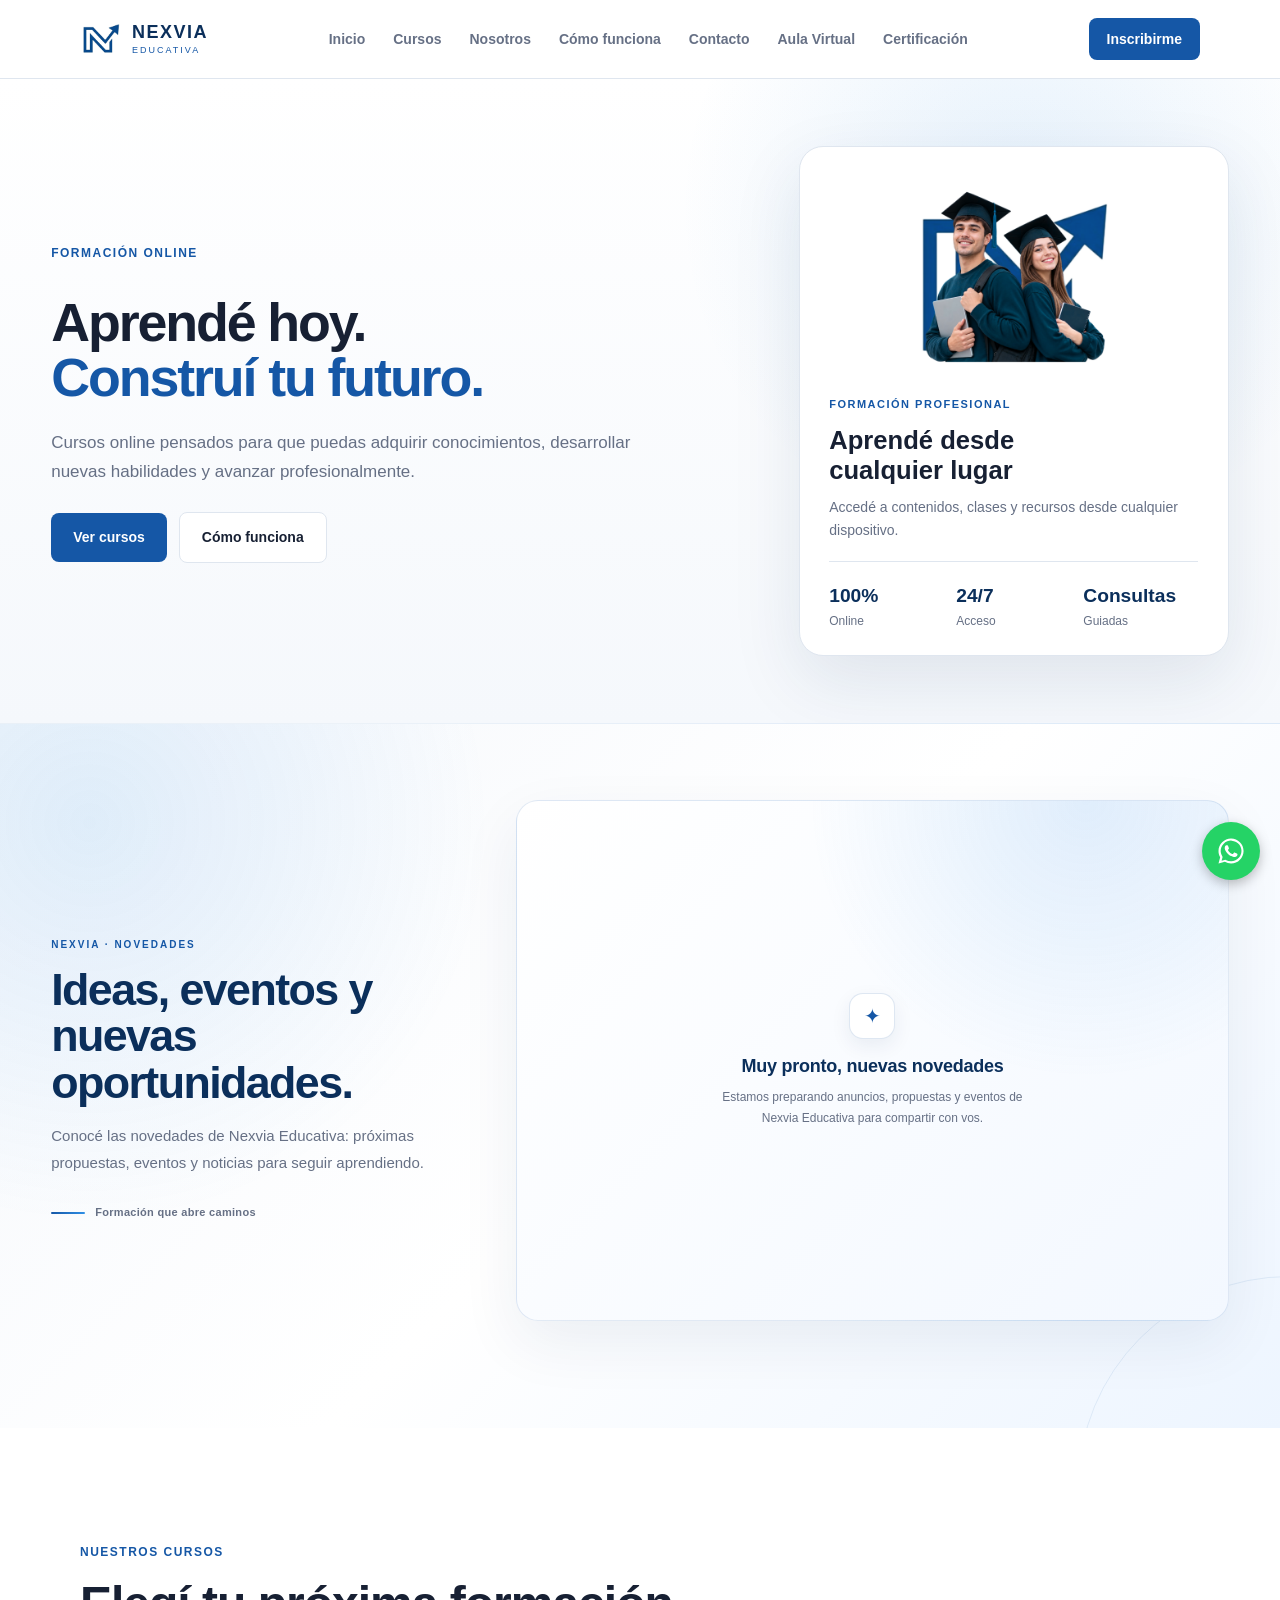
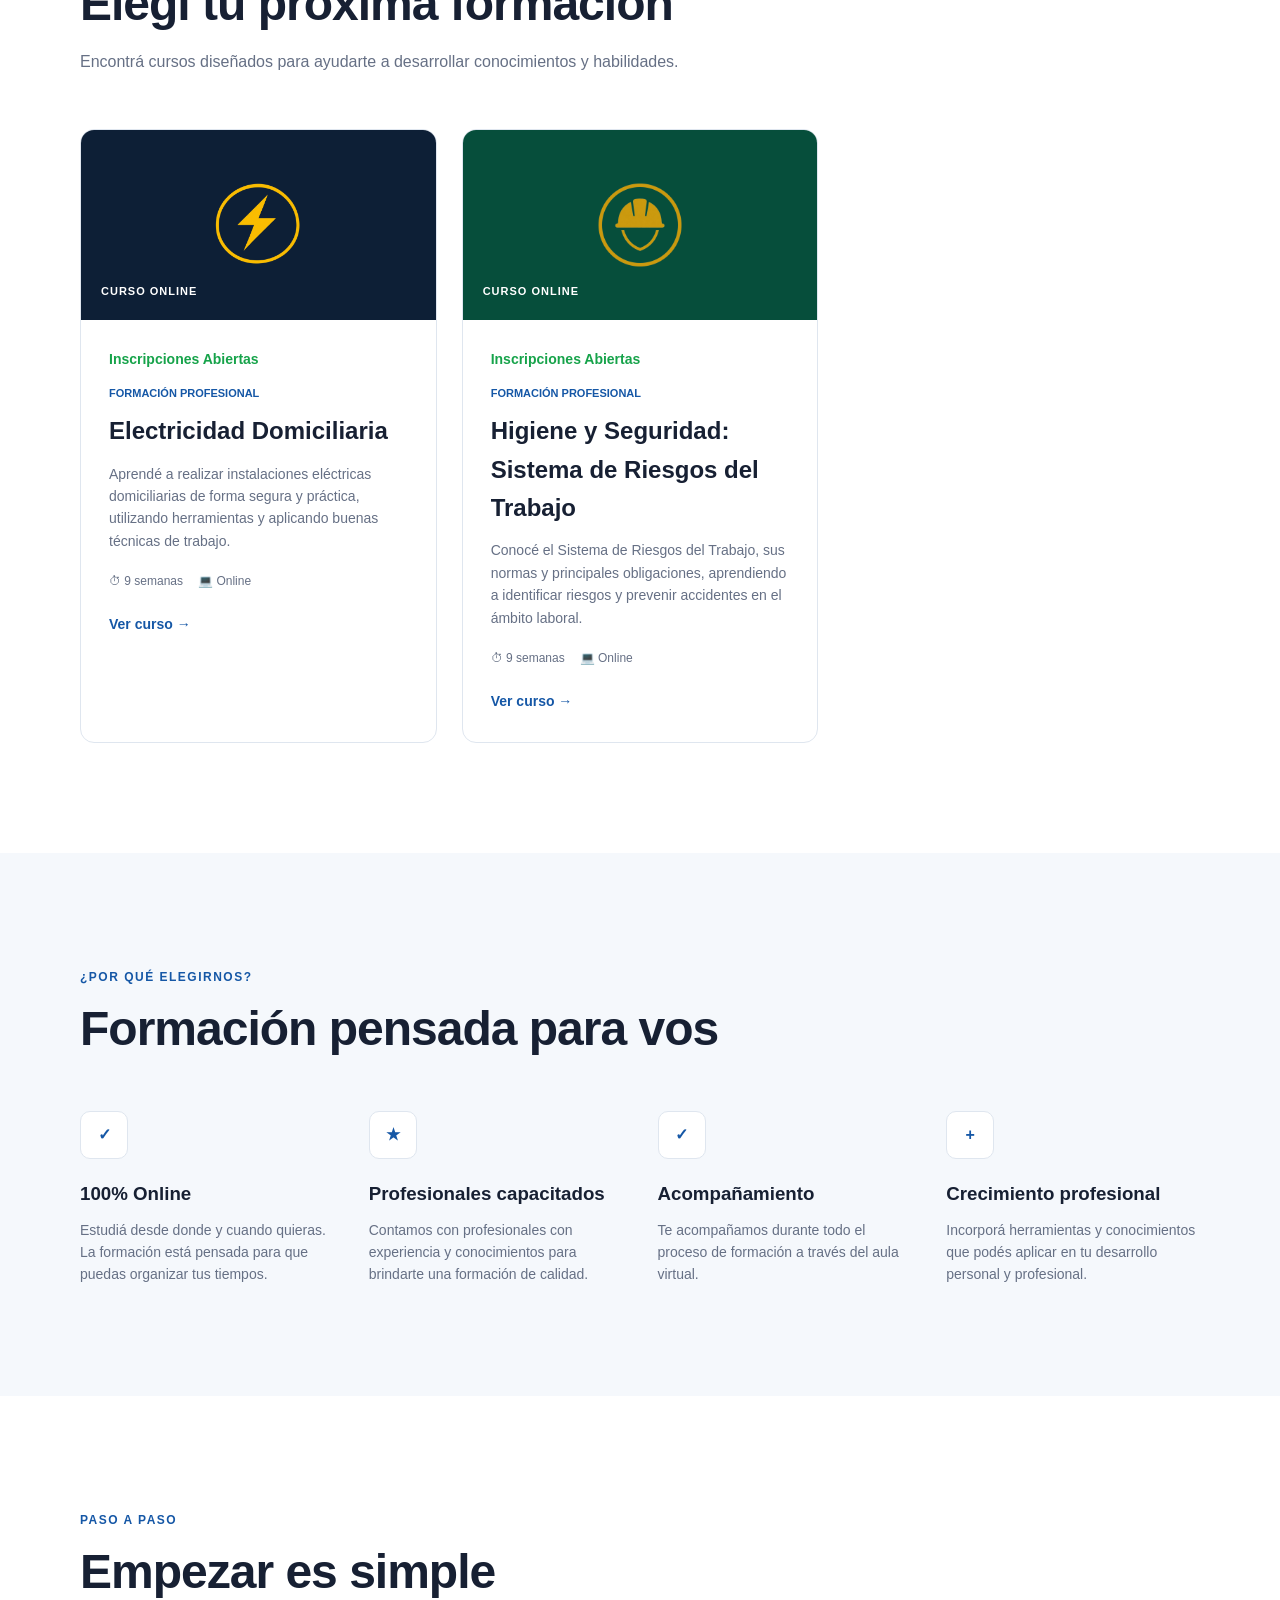
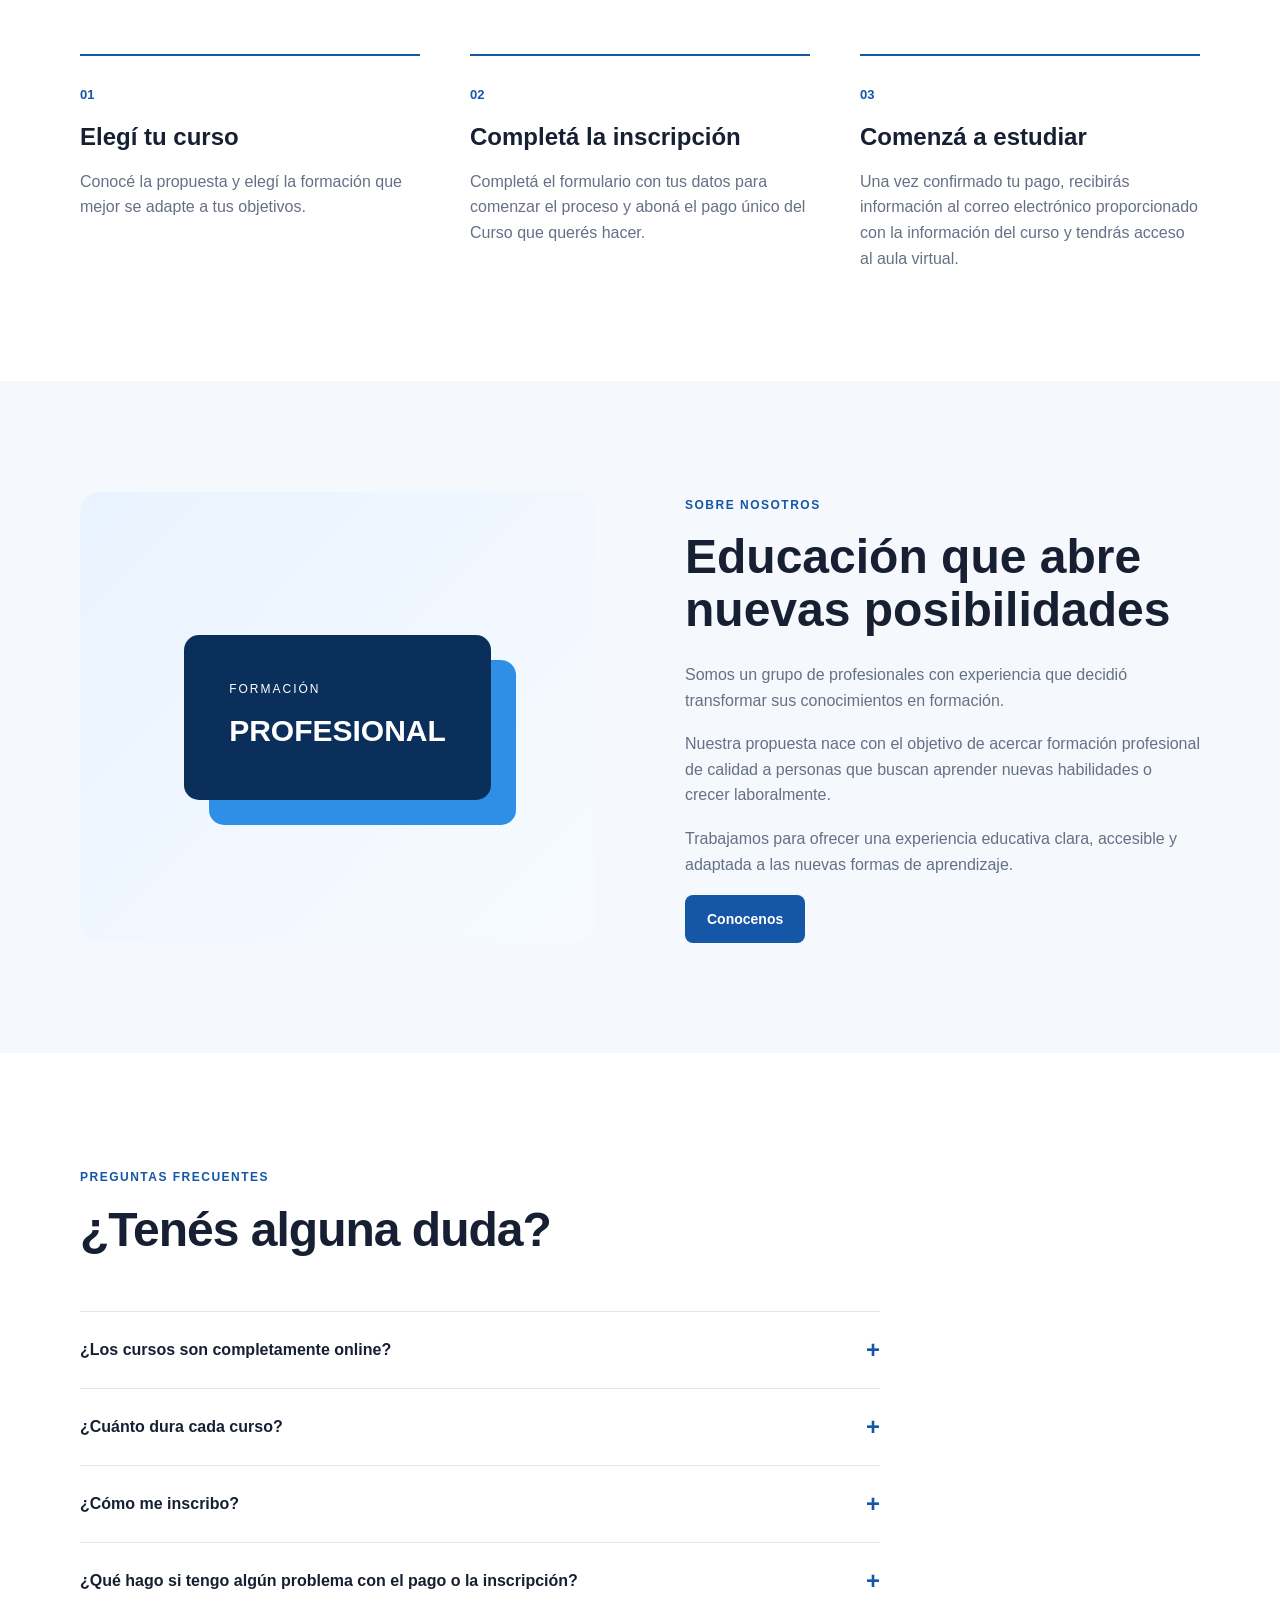
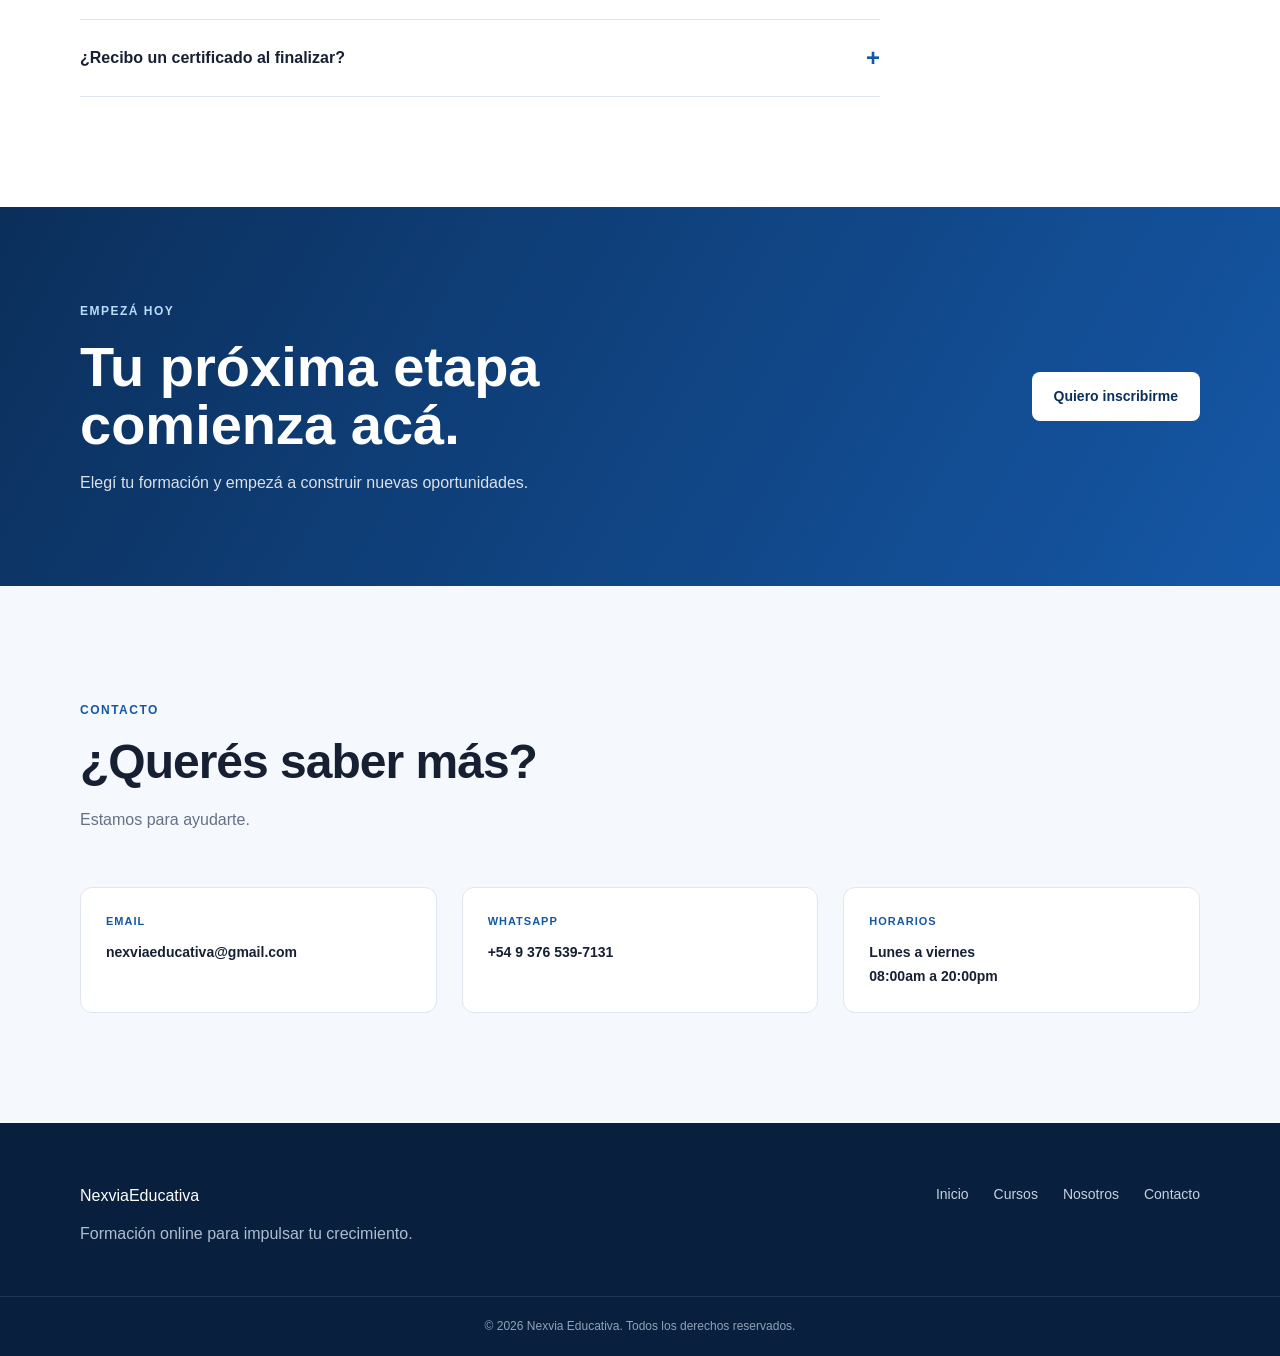
==== index.html @ 7acb7d81 "Update index.html" ====
<!DOCTYPE html>
<html lang="es">

<head>

    <!-- =========================================================
         CONFIGURACIÓN GENERAL
         ========================================================= -->

    <meta charset="UTF-8">

    <!-- Hace que la página se adapte correctamente a celulares -->
    <meta name="viewport" content="width=device-width, initial-scale=1.0">

    <!-- =========================================================
         TÍTULO DE LA PÁGINA
         Este texto aparece en la pestaña del navegador.
         CAMBIAR ACÁ si querés modificar el nombre.
         ========================================================= -->

    <title>Cursos Online | Formación Profesional</title>

    <!-- Conectamos nuestro archivo de diseño CSS -->
    <link rel="stylesheet" href="estilos.css">
    <link rel="stylesheet" href="novedades.css">

    <!-- Ajuste visual de portada para escritorio; no modifica la presentación móvil. -->
    <style id="nexvia-hero-desktop-refinement">
      @media (min-width: 951px) {
        .hero {
          min-height: 0;
          padding: 0;
        }
        .hero .hero-contenido {
          width: min(1180px, 92%);
          max-width: 1180px;
          min-height: 0;
          height: auto;
          margin: 0 auto;
          padding: clamp(50px, 5.2vw, 72px) 0;
          display: grid;
          grid-template-columns: minmax(0, 1.2fr) minmax(350px, .8fr);
          align-items: center;
          gap: clamp(38px, 5vw, 72px);
        }
        .hero .hero-texto {
          width: 100%;
          max-width: 660px;
          min-width: 0;
          position: relative;
          z-index: 1;
        }
        .hero .hero-texto h1 {
          max-width: 660px;
          margin: 16px 0 23px;
          font-size: clamp(52px, 4.2vw, 64px);
          line-height: 1.03;
          letter-spacing: -2.1px;
          text-wrap: balance;
        }
        .hero .hero-texto h1 span { display: block; }
        .hero .hero-texto > p {
          max-width: 580px;
          margin: 0;
          font-size: 17px;
          line-height: 1.7;
        }
        .hero .hero-botones {
          display: flex;
          flex-wrap: wrap;
          align-items: center;
          gap: 12px;
          margin-top: 26px;
        }
        .hero .hero-visual {
          width: 100%;
          min-width: 0;
          margin: 0;
          padding: 0;
          display: flex;
          justify-content: flex-end;
          align-items: center;
          position: relative;
          transform: none;
        }
        .hero .tarjeta-hero {
          width: 100%;
          max-width: 430px;
          min-width: 0;
          min-height: 0;
          height: auto;
          margin: 0;
          padding: 27px clamp(23px, 2.3vw, 31px) 24px;
          border-radius: 24px;
          box-sizing: border-box;
        }
        .hero .icono-hero {
          width: 100%;
          height: 205px;
          min-height: 0;
          margin: 0 auto 17px;
          display: flex;
          align-items: center;
          justify-content: center;
          overflow: hidden;
        }
        .hero .icono-hero img {
          display: block;
          width: auto;
          height: auto;
          max-width: 100%;
          max-height: 205px;
          object-fit: contain;
        }
        .hero .tarjeta-hero > span { display: block; margin-top: 0; }
        .hero .tarjeta-hero h3 {
          margin: 13px 0 10px;
          font-size: clamp(23px, 2vw, 27px);
          line-height: 1.17;
          text-wrap: balance;
        }
        .hero .tarjeta-hero p { margin: 0; font-size: 14px; line-height: 1.65; }
        .hero .linea-hero { margin: 19px 0; }
        .hero .datos-hero {
          display: grid;
          grid-template-columns: repeat(3, minmax(0, 1fr));
          gap: 12px;
        }
        .hero .datos-hero > div { min-width: 0; }
        .hero .datos-hero strong { font-size: clamp(15px, 1.5vw, 20px); }
        .hero .datos-hero span { font-size: 12px; }

        /* Separa la portada de Novedades sin alterar su carrusel. */
        .nx-news-section--featured {
          padding-top: clamp(62px, 6vw, 80px);
          padding-bottom: clamp(62px, 6vw, 80px);
          border-top: 1px solid rgba(21, 87, 166, .08);
        }
      }
      @media (min-width: 951px) and (max-width: 1200px) {
        .hero .hero-contenido {
          grid-template-columns: minmax(0, 1.1fr) minmax(320px, .9fr);
          gap: 34px;
        }
        .hero .hero-texto h1 { font-size: clamp(48px, 4.5vw, 56px); }
        .hero .tarjeta-hero { padding: 23px 23px 21px; }
        .hero .icono-hero { height: 185px; }
        .hero .icono-hero img { max-height: 185px; }
      }
    </style>

</head>


<body>


    <!-- =========================================================
         ENCABEZADO / NAVBAR
         
         Acá modificamos:
         - Logo
         - Nombre de la academia
         - Opciones del menú
         ========================================================= -->

    <header class="encabezado">

        <div class="contenedor navbar">

            <!-- LOGO / NOMBRE -->
            <a href="#" class="marca">

    <img
        src="imagenes/logo.png"
        alt="Nexvia Educativa"
        class="logo-nexvia"
    >

    <div class="marca-texto">

        <strong>NEXVIA</strong>

        <span>EDUCATIVA</span>

    </div>

</a>

            <!-- MENÚ PRINCIPAL -->
            <nav class="menu">

    <a href="#inicio">Inicio</a>
    <a href="#cursos">Cursos</a>
    <a href="#nosotros">Nosotros</a>
    <a href="#como-funciona">Cómo funciona</a>
    <a href="#contacto">Contacto</a>
    <a href="aula.html">Aula Virtual</a>

    <div class="menu-certificacion">

        <a href="#" class="certificacion-titulo">
            Certificación
        </a>

        <div class="submenu-certificacion">

            <a
                href="https://script.google.com/macros/s/AKfycbwT2jCtlmuMioBQ3OiHVwd3HkvZxQJNFb7K9RXc2VLSuW6MkSRjdivCykrFlgeeyIMMaA/exec"
                target="_blank"
            >
                Verifica tu certificado
            </a>

        </div>

    </div>

</nav>

            <!-- BOTÓN DE INSCRIPCIÓN -->
            <a href="#inscripcion" class="boton boton-nav">
                Inscribirme
            </a>

            <!-- BOTÓN DEL MENÚ PARA CELULAR -->
            <button class="menu-movil" aria-label="Abrir menú">
                ☰
            </button>

        </div>

    </header>



    <!-- =========================================================
         HERO / PORTADA PRINCIPAL
         
         Esta es la primera sección que verá el visitante.
         
         Acá podés modificar:
         - Título principal
         - Texto
         - Botones
         - Texto pequeño superior
         ========================================================= -->

    <main>

        <section class="hero" id="inicio">

            <div class="contenedor hero-contenido">

                <div class="hero-texto">

                    <!-- TEXTO PEQUEÑO SOBRE EL TÍTULO -->
                    <span class="etiqueta">
                        FORMACIÓN ONLINE
                    </span>

                    <!-- TÍTULO PRINCIPAL -->
                    <h1>
                        Aprendé hoy.
                        <span>Construí tu futuro.</span>
                    </h1>

                    <!-- DESCRIPCIÓN -->
                    <p>
                        Cursos online pensados para que puedas
                        adquirir conocimientos, desarrollar nuevas
                        habilidades y avanzar profesionalmente.
                    </p>

                    <!-- BOTONES -->
                    <div class="hero-botones">

                        <a href="#cursos" class="boton boton-principal">
                            Ver cursos
                        </a>

                        <a href="#como-funciona" class="boton boton-secundario">
                            Cómo funciona
                        </a>

                    </div>

                </div>


                <!-- TARJETA VISUAL DEL HERO -->
                <div class="hero-visual">

                    <div class="tarjeta-hero">

                        <div class="icono-hero">
                            <img src="imagenes/Birrete.png">
                        </div>

                        <span>FORMACIÓN PROFESIONAL</span>

                        <h3>
                            Aprendé desde cualquier lugar
                        </h3>

                        <p>
                            Accedé a contenidos, clases y recursos
                            desde cualquier dispositivo.
                        </p>

                        <div class="linea-hero"></div>

                        <div class="datos-hero">

                            <div>
                                <strong>100%</strong>
                                <span>Online</span>
                            </div>

                            <div>
                                <strong>24/7</strong>
                                <span>Acceso</span>
                            </div>

                            <div>
                                <strong>Consultas</strong>
                                   <span>Guiadas</span>
                            </div>

                        </div>

                    </div>

                </div>

            </div>

        </section>



        <!-- =====================================================
             SECCIÓN DE CURSOS
             
             Acá agregamos, quitamos o modificamos cursos.
             
             Para agregar otro curso:
             copiá una tarjeta .curso-card y modificá su contenido.
             ===================================================== -->

        <!-- =====================================================
             NOVEDADES DE NEXVIA — CARRUSEL PROMOCIONAL
             Las publicaciones se administran desde Administración > Novedades.
             ===================================================== -->
        <section class="nx-news-section nx-news-section--featured" aria-labelledby="nx-news-main-title">
            <div class="nx-news-layout">
                <div class="nx-news-intro">
                    <span class="nx-news-kicker">NEXVIA · NOVEDADES</span>
                    <h2 id="nx-news-main-title">Ideas, eventos y nuevas oportunidades.</h2>
                    <p>Conocé las novedades de Nexvia Educativa: próximas propuestas, eventos y noticias para seguir aprendiendo.</p>
                    <div class="nx-news-ornament">Formación que abre caminos</div>
                </div>
                <div class="nx-news-carousel" data-nx-news-carousel data-variant="featured" aria-label="Novedades de Nexvia Educativa"></div>
            </div>
        </section>

        <section class="seccion cursos" id="cursos">

            <div class="contenedor">

                <!-- ENCABEZADO DE SECCIÓN -->
                <div class="encabezado-seccion">

                    <span class="etiqueta">
                        NUESTROS CURSOS
                    </span>

                    <h2>
                        Elegí tu próxima formación
                    </h2>

                    <p>
                        Encontrá cursos diseñados para ayudarte
                        a desarrollar conocimientos y habilidades.
                    </p>

                </div>


                <!-- GRILLA DE CURSOS -->
                <div class="cursos-grid">


                    <!-- ==============================
                         CURSO 1
                         ============================== -->

                    <article class="curso-card">

                        <div class="curso-imagen curso-electricidad">

    <img
        src="Cursos/Electricidad/Imagenes/logo-rayo.png"
        alt="Electricidad Domiciliaria"
    >

    <span>
        CURSO ONLINE
    </span>

</div>

                        <div class="curso-contenido">

    <span class="inscripciones-abiertas">
        Inscripciones Abiertas
    </span>

    <span class="curso-categoria">
        Formación profesional
    </span>

                            <h3>
                                Electricidad Domiciliaria
                            </h3>

                            <p>
                                Aprendé a realizar instalaciones 
                                eléctricas domiciliarias de forma 
                                segura y práctica, utilizando 
                                herramientas y aplicando buenas 
                                técnicas de trabajo.

                            </p>

                            <div class="curso-info">

                                <span>⏱ 9 semanas</span>
                                <span>💻 Online</span>

                            </div>

                            <a href="Cursos/Electricidad/curso-electricidad.html" class="curso-link">
                                Ver curso →
                            </a>

                        </div>

                    </article>



                    <!-- ==============================
                         CURSO 2
                         ============================== -->

                    <article class="curso-card">

                        <div class="curso-imagen curso-higiene">

    <img
        src="imagenes/logo-casco.png"
        alt="Higiene y Seguridad: Sistema de Riesgos del Trabajo"
    >

    <span>
        CURSO ONLINE
    </span>

</div>

                        <div class="curso-contenido">

<span class="inscripciones-abiertas">
        Inscripciones Abiertas
    </span>

                            <span class="curso-categoria">
                                Formación profesional
                            </span>

                            <h3>
                                Higiene y Seguridad: Sistema de Riesgos del Trabajo
                            </h3>

                            <p>
                                Conocé el Sistema de Riesgos 
                                del Trabajo, sus normas y
                                 principales obligaciones,
                                aprendiendo a identificar
                                riesgos y prevenir accidentes
                                en el ámbito laboral.

                            </p>

                            <div class="curso-info">

                                <span>⏱ 9 semanas</span>
                                <span>💻 Online</span>

                            </div>

                            <a href="Cursos/HyS/curso-hys.html" class="curso-link">
                                Ver curso →
                            </a>

                        </div>

                    </article>


                </div>

            </div>

        </section>



        <!-- =========================================================
             SECCIÓN DE BENEFICIOS
             
             Acá explicamos por qué elegir nuestra plataforma.
             ========================================================= -->

        <section class="seccion beneficios">

            <div class="contenedor">

                <div class="encabezado-seccion">

                    <span class="etiqueta">
                        ¿POR QUÉ ELEGIRNOS?
                    </span>

                    <h2>
                        Formación pensada para vos
                    </h2>

                </div>


                <div class="beneficios-grid">


                    <!-- BENEFICIO 1 -->

                    <div class="beneficio">

                        <div class="beneficio-icono">
                            ✓
                        </div>

                        <h3>
                            100% Online
                        </h3>

                        <p>
                            Estudiá desde donde y cuando
                             quieras.
                            La formación está pensada 
                            para que puedas organizar tus
                             tiempos.
                        </p>

                    </div>


                    <!-- BENEFICIO 2 -->

                    <div class="beneficio">

                        <div class="beneficio-icono">
                            ★
                        </div>

                        <h3>
                            Profesionales capacitados
                        </h3>

                        <p>
                            Contamos con profesionales con 
                            experiencia y conocimientos para 
                            brindarte una formación de calidad.
                        </p>

                    </div>


                    <!-- BENEFICIO 3 -->

                    <div class="beneficio">

                        <div class="beneficio-icono">
                            ✓
                        </div>

                        <h3>
                            Acompañamiento
                        </h3>

                        <p>
                            Te acompañamos durante todo el proceso
                            de formación a través del aula virtual.
                        </p>

                    </div>


                    <!-- BENEFICIO 4 -->

                    <div class="beneficio">

                        <div class="beneficio-icono">
                            +
                        </div>

                        <h3>
                            Crecimiento profesional
                        </h3>

                        <p>
                            Incorporá herramientas y conocimientos
                            que podés aplicar en tu desarrollo 
                            personal y profesional.
                        </p>

                    </div>


                </div>

            </div>

        </section>



        <!-- =========================================================
             SECCIÓN "CÓMO FUNCIONA"
             ========================================================= -->

        <section class="seccion como-funciona" id="como-funciona">

            <div class="contenedor">

                <div class="encabezado-seccion">

                    <span class="etiqueta">
                        PASO A PASO
                    </span>

                    <h2>
                        Empezar es simple
                    </h2>

                </div>


                <div class="pasos">


                    <!-- PASO 1 -->

                    <div class="paso">

                        <span class="numero-paso">
                            01
                        </span>

                        <h3>
                            Elegí tu curso
                        </h3>

                        <p>
                            Conocé la propuesta y elegí la formación
                            que mejor se adapte a tus objetivos.
                        </p>

                    </div>


                    <!-- PASO 2 -->

                    <div class="paso">

                        <span class="numero-paso">
                            02
                        </span>

                        <h3>
                            Completá la inscripción
                        </h3>

                        <p>
                            Completá el formulario con tus datos
                            para comenzar el proceso y aboná el pago
                            único del Curso que querés hacer.
                        </p>

                    </div>


                    <!-- PASO 3 -->

                    <div class="paso">

                        <span class="numero-paso">
                            03
                        </span>

                        <h3>
                            Comenzá a estudiar
                        </h3>

                        <p>
                            Una vez confirmado tu pago,
                            recibirás información al correo
                            electrónico proporcionado con la
                            información del curso y tendrás
                             acceso al aula virtual.
                        </p>

                    </div>


                </div>

            </div>

        </section>



        <!-- =========================================================
             SECCIÓN NOSOTROS
             
             Acá podemos contar quiénes somos y qué diferencia
             nuestra propuesta.
             ========================================================= -->

        <section class="seccion nosotros" id="nosotros">

            <div class="contenedor nosotros-grid">

                <div class="nosotros-visual">

                    <div class="cuadro-decorativo">

                        <span>
                            FORMACIÓN
                        </span>

                        <strong>
                            PROFESIONAL
                        </strong>

                    </div>

                </div>


                <div class="nosotros-texto">

                    <span class="etiqueta">
                        SOBRE NOSOTROS
                    </span>

                    <h2>
                        Educación que abre nuevas posibilidades
                    </h2>

                    <p>Somos un grupo de profesionales con
                        experiencia que decidió transformar sus 
                        conocimientos en formación.
                        </p>

                       <p> Nuestra propuesta nace con el objetivo de
                        acercar formación profesional de calidad
                        a personas que buscan aprender nuevas
                        habilidades o crecer laboralmente.
                    </p>

                    <p>
                        Trabajamos para ofrecer una experiencia
                        educativa clara, accesible y adaptada
                        a las nuevas formas de aprendizaje.
                    </p>

                    <a href="#contacto" class="boton boton-principal">
                        Conocenos
                    </a>

                </div>

            </div>

        </section>



        <!-- =========================================================
             PREGUNTAS FRECUENTES / FAQ
             
             Las preguntas se abren mediante JavaScript.
             ========================================================= -->

        <section class="seccion faq">

            <div class="contenedor">

                <div class="encabezado-seccion">

                    <span class="etiqueta">
                        PREGUNTAS FRECUENTES
                    </span>

                    <h2>
                        ¿Tenés alguna duda?
                    </h2>

                </div>


                <div class="faq-lista">


                    <!-- PREGUNTA 1 -->

                    <div class="faq-item">

                        <button class="faq-pregunta">

                            <span>
                                ¿Los cursos son completamente online?
                            </span>

                            <span class="faq-icono">
                                +
                            </span>

                        </button>

                        <div class="faq-respuesta">

                            <p>
                                Sí. La formación se realiza mediante
                                nuestra plataforma virtual.
                            </p>

                        </div>

                    </div>


                    <!-- PREGUNTA 2 -->

                    <div class="faq-item">

                        <button class="faq-pregunta">

                            <span>
                                ¿Cuánto dura cada curso?
                            </span>

                            <span class="faq-icono">
                                +
                            </span>

                        </button>

                        <div class="faq-respuesta">

                            <p>
                                La duración depende de cada propuesta.
                                En la descripción de cada curso
                                encontrarás toda la información.
                            </p>

                        </div>

                    </div>


                    <!-- PREGUNTA 3 -->

                    <div class="faq-item">

                        <button class="faq-pregunta">

                            <span>
                                ¿Cómo me inscribo?
                            </span>

                            <span class="faq-icono">
                                +
                            </span>

                        </button>

                        <div class="faq-respuesta">

                            <p>
                                Podés comenzar completando nuestro
                                formulario de inscripción.
                            </p>

                        </div>

                    </div>

                                        <!-- PREGUNTA 4 -->

                    <div class="faq-item">

                        <button class="faq-pregunta">

                            <span>
                                ¿Qué hago si tengo algún problema con el pago o la inscripción?
                            </span>

                            <span class="faq-icono">
                                +
                            </span>

                        </button>

                        <div class="faq-respuesta">

                            <p>
                                Si tenés algún inconveniente con el proceso de inscripción o con el pago, podés comunicarte con nosotros a través de nuestros canales de atención.
Correo: nexviaeducativa@gmail.com
WhatsApp: +54 9 376 539-7131
Estaremos disponibles para ayudarte y resolver tu consulta.
                            </p>

                        </div>

                    </div>

                    <!-- PREGUNTA 5 -->

                    <div class="faq-item">

                        <button class="faq-pregunta">

                            <span>
                                ¿Recibo un certificado al finalizar?
                            </span>

                            <span class="faq-icono">
                                +
                            </span>

                        </button>

                        <div class="faq-respuesta">

                            <p>
                                Sí. Al completar los requisitos establecidos para el curso, 
                                recibirás un certificado de finalización emitido por Nexvia Educativa.
Este certificado acredita la realización y finalización del curso, pero no constituye un título oficial
 ni cuenta con validez nacional o estatal.
                            </p>

                        </div>

                    </div>

                </div>

            </div>

        </section>



        <!-- =========================================================
             LLAMADO A LA ACCIÓN / INSCRIPCIÓN
             
             Esta es una de las secciones más importantes.
             ========================================================= -->

        <section class="inscripcion" id="inscripcion">

            <div class="contenedor inscripcion-contenido">

                <div>

                    <span class="etiqueta etiqueta-clara">
                        EMPEZÁ HOY
                    </span>

                    <h2>
                        Tu próxima etapa comienza acá.
                    </h2>

                    <p>
                        Elegí tu formación y empezá a construir
                        nuevas oportunidades.
                    </p>

                </div>

                <!-- ESTE BOTÓN MÁS ADELANTE LO CONECTAREMOS
                     CON EL FORMULARIO REAL DE INSCRIPCIÓN -->

                <a href="#contacto" class="boton boton-blanco">
                    Quiero inscribirme
                </a>

            </div>

        </section>



        <!-- =========================================================
             CONTACTO
             ========================================================= -->

        <section class="seccion contacto" id="contacto">

            <div class="contenedor">

                <div class="encabezado-seccion">

                    <span class="etiqueta">
                        CONTACTO
                    </span>

                    <h2>
                        ¿Querés saber más?
                    </h2>

                    <p>
                        Estamos para ayudarte.
                    </p>

                </div>


                <div class="contacto-datos">

                    <div>
                        <span>EMAIL</span>
                        <strong>
                            nexviaeducativa@gmail.com
                        </strong>
                    </div>

                    <div>
                        <span>WHATSAPP</span>
                        <strong>
                            +54 9 376 539-7131
                        </strong>
                    </div>

                    <div>
                        <span>HORARIOS</span>
                        <strong>
                            Lunes a viernes
                            <p>
                        08:00am a 20:00pm
                    </p>
                        </strong>
                    </div>

                </div>

            </div>

        </section>


    </main>



    <!-- =========================================================
         FOOTER / PIE DE PÁGINA
         
         Acá modificamos:
         - Nombre
         - Redes sociales
         - Información legal
         ========================================================= -->

    <footer class="footer">

        <div class="contenedor footer-contenido">

            <div>

                <a href="#" class="logo logo-footer">
                    Nexvia<span>Educativa</span>
                </a>

                <p>
                    Formación online para impulsar tu crecimiento.
                </p>

            </div>


            <div class="footer-links">

                <a href="#inicio">Inicio</a>
                <a href="#cursos">Cursos</a>
                <a href="#nosotros">Nosotros</a>
                <a href="#contacto">Contacto</a>

            </div>

        </div>


        <div class="footer-bottom">

            <p>
                © 2026 Nexvia Educativa. Todos los derechos reservados.
            </p>

        </div>

    </footer>



    <!-- BOTÓN FLOTANTE DE WHATSAPP -->
<a
  href="https://wa.me/5493765397131"
  class="whatsapp-float"
  target="_blank"
  rel="noopener noreferrer"
  aria-label="Contactar por WhatsApp"
>
  <svg viewBox="0 0 24 24" aria-hidden="true">
    <path d="M12.04 2C6.51 2 2 6.5 2 12.03c0 1.77.46 3.5 1.34 5.02L2 22l5.1-1.33a10.02 10.02 0 0 0 4.93 1.29h.01c5.53 0 10.02-4.5 10.02-10.02C22.06 6.5 17.57 2 12.04 2Zm0 18.27h-.01a8.28 8.28 0 0 1-4.22-1.16l-.3-.18-3.03.79.81-2.95-.2-.3a8.29 8.29 0 1 1 6.95 3.8Zm4.55-6.23c-.25-.13-1.47-.73-1.7-.81-.23-.08-.39-.13-.56.13-.16.25-.64.81-.78.97-.14.17-.29.19-.54.06-.25-.13-1.05-.39-2-1.24-.74-.66-1.24-1.47-1.39-1.72-.14-.25-.02-.39.11-.52.12-.12.25-.29.37-.43.12-.15.16-.25.24-.42.08-.17.04-.31-.02-.43-.06-.13-.56-1.35-.77-1.85-.2-.49-.4-.42-.56-.43h-.48c-.17 0-.43.06-.66.31-.23.25-.87.85-.87 2.07s.89 2.4 1.02 2.57c.13.17 1.76 2.69 4.27 3.77.6.26 1.07.42 1.44.54.61.19 1.17.16 1.61.1.49-.07 1.47-.6 1.68-1.18.21-.58.21-1.08.14-1.18-.06-.1-.23-.16-.48-.29Z"/>
  </svg>
</a>

<script src="script.js"></script>
<script src="novedades.js" defer></script>

</body>

</html>
---- estilos.css ----
/* ============================================================
   CONFIGURACIÓN GENERAL
   ============================================================ */

* {
    margin: 0;
    padding: 0;
    box-sizing: border-box;
}

html {
    scroll-behavior: smooth;
}

body {
    font-family: Arial, Helvetica, sans-serif;
    background: #ffffff;
    color: #172033;
    line-height: 1.6;
}

a {
    text-decoration: none;
    color: inherit;
}

button {
    font-family: inherit;
}

img {
    max-width: 100%;
    display: block;
}


/* ============================================================
   COLORES PRINCIPALES
   
   ESTE ES UNO DE LOS LUGARES MÁS IMPORTANTES PARA MODIFICAR
   LA IDENTIDAD VISUAL DE TODA LA WEB.
   ============================================================ */

:root {

    --azul-institucional: #1557a6;
    --azul-oscuro: #0b2f5b;
    --azul-acento: #2f8fe6;

    --fondo-claro: #f5f8fc;
    --fondo-gris: #eef3f8;

    --blanco: #ffffff;

    --texto-principal: #172033;
    --texto-secundario: #667085;

    --borde: #dfe6ef;

}


/* ============================================================
   CONTENEDOR GENERAL
   Controla el ancho máximo del contenido.
   ============================================================ */

.contenedor {
    width: min(1120px, 90%);
    margin: 0 auto;
}


/* ============================================================
   ENCABEZADO / NAVBAR
   ============================================================ */

.encabezado {
    width: 100%;
    background: rgba(255, 255, 255, 0.96);
    border-bottom: 1px solid var(--borde);
    position: sticky;
    top: 0;
    z-index: 1000;
}

.navbar {
    min-height: 78px;
    display: flex;
    align-items: center;
    justify-content: space-between;
    gap: 30px;
}


/* LOGO */

/* ============================================================
   MARCA / LOGO
   ============================================================ */

.marca {
    display: flex;
    align-items: center;
    gap: 10px;
}

.logo-nexvia {
    width: 42px;
    height: 42px;
    object-fit: contain;
}

.marca-texto {
    display: flex;
    flex-direction: column;
    line-height: 1;
}

.marca-texto strong {
    font-size: 18px;
    letter-spacing: 1.5px;
    color: var(--azul-oscuro);
}

.marca-texto span {
    font-size: 9px;
    letter-spacing: 2px;
    color: var(--azul-institucional);
    margin-top: 5px;
}


/* MENÚ */

.menu {
    display: flex;
    align-items: center;
    gap: 28px;
}

.menu a {
    color: var(--texto-secundario);
    font-size: 14px;
    font-weight: 600;
    transition: 0.2s;
}

.menu a:hover {
    color: var(--azul-institucional);
}
/* ============================================================
   CERTIFICACIÓN / SUBMENÚ
   ============================================================ */

.menu-certificacion {
    position: relative;
}

.certificacion-titulo {
    color: var(--texto-secundario);
    font-size: 14px;
    font-weight: 600;
    transition: 0.2s;
}

.certificacion-titulo:hover {
    color: var(--azul-institucional);
}


/* SUBMENÚ OCULTO */

.submenu-certificacion {
    position: absolute;

    top: 100%;
    left: 50%;

    transform: translateX(-50%);

    min-width: 190px;

    padding-top: 12px;

    opacity: 0;
    visibility: hidden;

    transition: 0.2s;
}


/* CAJA DEL SUBMENÚ */

.submenu-certificacion a {
    display: block;

    padding: 12px 16px;

    background: var(--blanco);

    border: 1px solid var(--borde);
    border-radius: 8px;

    color: var(--texto-principal);

    font-size: 13px;
    font-weight: 600;

    box-shadow: 0 10px 25px rgba(18, 53, 90, 0.10);

    white-space: nowrap;
}


/* APARECE AL PASAR EL MOUSE */

.menu-certificacion:hover .submenu-certificacion {
    opacity: 1;
    visibility: visible;
}


/* EFECTO AL PASAR SOBRE LA OPCIÓN */

.submenu-certificacion a:hover {
    color: var(--azul-institucional);
    background: var(--fondo-claro);
}

/* ============================================================
   BOTONES
   
   Si querés modificar el aspecto general de los botones,
   este es uno de los lugares principales.
   ============================================================ */

.boton {
    display: inline-flex;
    align-items: center;
    justify-content: center;

    padding: 13px 22px;

    border-radius: 8px;

    font-size: 14px;
    font-weight: 700;

    transition: 0.25s;
}


/* BOTÓN PRINCIPAL */

.boton-principal {
    background: var(--azul-institucional);
    color: var(--blanco);
}

.boton-principal:hover {
    background: var(--azul-oscuro);
    transform: translateY(-2px);
}


/* BOTÓN SECUNDARIO */

.boton-secundario {
    border: 1px solid var(--borde);
    color: var(--texto-principal);
    background: var(--blanco);
}

.boton-secundario:hover {
    border-color: var(--azul-institucional);
    color: var(--azul-institucional);
}


/* BOTÓN DEL NAV */

.boton-nav {
    background: var(--azul-institucional);
    color: var(--blanco);
    padding: 10px 18px;
}


/* BOTÓN BLANCO */

.boton-blanco {
    background: var(--blanco);
    color: var(--azul-oscuro);
}

.boton-blanco:hover {
    transform: translateY(-2px);
}


/* MENÚ MÓVIL */

.menu-movil {
    display: none;
    background: none;
    border: none;
    font-size: 26px;
    cursor: pointer;
}


/* ============================================================
   HERO / PORTADA
   ============================================================ */

.hero {
    min-height: 680px;
    background:
        radial-gradient(circle at 80% 20%, rgba(47, 143, 230, 0.12), transparent 30%),
        linear-gradient(180deg, #ffffff 0%, #f5f8fc 100%);

    display: flex;
    align-items: center;
}

.hero-contenido {
    display: grid;
    grid-template-columns: 1.05fr 0.95fr;
    align-items: center;
    gap: 80px;
}


/* TEXTO DEL HERO */

.hero-texto {
    max-width: 620px;
}

.etiqueta {
    display: inline-block;
    margin-bottom: 16px;

    color: var(--azul-institucional);

    font-size: 12px;
    font-weight: 800;
    letter-spacing: 1.5px;
}


.hero h1 {
    font-size: clamp(44px, 5vw, 72px);
    line-height: 1.05;
    letter-spacing: -2px;
    margin-bottom: 25px;
}

.hero h1 span {
    display: block;
    color: var(--azul-institucional);
}

.hero-texto > p {
    max-width: 570px;
    color: var(--texto-secundario);
    font-size: 18px;
    margin-bottom: 32px;
}


/* BOTONES DEL HERO */

.hero-botones {
    display: flex;
    gap: 12px;
    flex-wrap: wrap;
}


/* ============================================================
   TARJETA VISUAL DEL HERO
   ============================================================ */

.hero-visual {
    display: flex;
    justify-content: center;
}

.tarjeta-hero {
    width: 100%;
    max-width: 440px;

    background: var(--blanco);

    padding: 45px;

    border: 1px solid var(--borde);
    border-radius: 20px;

    box-shadow: 0 25px 70px rgba(18, 53, 90, 0.10);
}

.icono-hero {
    width: 300px;
    height: 300px;

    display: flex;
    align-items: center;
    justify-content: center;

    background: transparent;
    border-radius: 5;

    font-size: 10px;

    margin: 0 auto 15px;
}

.tarjeta-hero > span {
    color: var(--azul-institucional);
    font-size: 11px;
    font-weight: 800;
    letter-spacing: 1.5px;
}

.tarjeta-hero h3 {
    font-size: 30px;
    line-height: 1.2;
    margin: 12px 0;
}

.tarjeta-hero p {
    color: var(--texto-secundario);
}

.linea-hero {
    height: 1px;
    background: var(--borde);
    margin: 30px 0;
}

.datos-hero {
    display: grid;
    grid-template-columns: repeat(3, 1fr);
    gap: 15px;
}

.datos-hero div {
    display: flex;
    flex-direction: column;
}

.datos-hero strong {
    font-size: 20px;
    color: var(--azul-oscuro);
}

.datos-hero span {
    font-size: 12px;
    color: var(--texto-secundario);
}


/* ============================================================
   SECCIONES GENERALES
   ============================================================ */

.seccion {
    padding: 110px 0;
}


/* ENCABEZADO DE CADA SECCIÓN */

.encabezado-seccion {
    max-width: 650px;
    margin-bottom: 55px;
}

.encabezado-seccion h2 {
    font-size: clamp(34px, 4vw, 48px);
    line-height: 1.1;
    margin-bottom: 18px;
    letter-spacing: -1px;
}

.encabezado-seccion p {
    color: var(--texto-secundario);
}


/* ============================================================
   CURSOS
   ============================================================ */

.cursos {
    background: var(--blanco);
}

.cursos-grid {
    display: grid;
    grid-template-columns: repeat(3, 1fr);
    gap: 25px;
}

.curso-card {
    overflow: hidden;

    background: var(--blanco);

    border: 1px solid var(--borde);
    border-radius: 14px;

    transition: 0.25s;
}

.curso-card:hover {
    transform: translateY(-5px);
    box-shadow: 0 20px 45px rgba(18, 53, 90, 0.09);
}


/* IMAGEN / CABECERA DE CURSO */

.curso-imagen {
    height: 190px;

    display: flex;
    align-items: flex-end;

    padding: 20px;

    color: white;
    font-size: 11px;
    font-weight: 800;
    letter-spacing: 1px;
}


/* COLORES DE LAS TARJETAS */

.curso-azul {
    background: linear-gradient(135deg, #1557a6, #2f8fe6);
}

.curso-celeste {
    background: linear-gradient(135deg, #064e3b, #064e3b);
}

.curso-oscuro {
    background: linear-gradient(135deg, #0b2f5b, #263b5c);
}


/* ============================================================
   CURSO ELECTRICIDAD DOMICILIARIA
   ============================================================ */

.curso-electricidad {
    height: 190px;

    background: #0d1f36;

    position: relative;

    display: flex;
    align-items: center;
    justify-content: center;

    overflow: hidden;

    padding: 20px;
}


/* LOGO DEL RAYO */

.curso-electricidad img {
    width: 90px;
    height: 90px;

    object-fit: contain;
}


/* TEXTO "CURSO ONLINE" */

.curso-electricidad span {
    position: absolute;

    left: 20px;
    bottom: 20px;

    color: #ffffff;

    font-size: 11px;
    font-weight: 800;

    letter-spacing: 1px;
}


/* CONTENIDO */

.curso-contenido {
    padding: 28px;
}

.curso-categoria {
    color: var(--azul-institucional);
    font-size: 11px;
    font-weight: 800;
    text-transform: uppercase;
}

.curso-contenido h3 {
    font-size: 24px;
    margin: 8px 0 12px;
}

.curso-contenido p {
    color: var(--texto-secundario);
    font-size: 14px;
}

.curso-info {
    display: flex;
    gap: 15px;
    margin: 20px 0;

    color: var(--texto-secundario);
    font-size: 12px;
}

.curso-link {
    color: var(--azul-institucional);
    font-size: 14px;
    font-weight: 800;
}

/* ============================================================
   CURSO HIGIENE Y SEGURIDAD
   ============================================================ */

.curso-higiene {
    height: 190px;

    background: #064e3b;

    position: relative;

    display: flex;
    align-items: center;
    justify-content: center;

    overflow: hidden;

    padding: 20px;
}


/* LOGO DEL CASCO */

.curso-higiene img {
    width: 90px;
    height: 90px;

    object-fit: contain;
}


/* TEXTO "CURSO ONLINE" */

.curso-higiene span {
    position: absolute;

    left: 20px;
    bottom: 20px;

    color: #ffffff;

    font-size: 11px;
    font-weight: 800;

    letter-spacing: 1px;
}


/* ============================================================
   BENEFICIOS
   ============================================================ */

.beneficios {
    background: var(--fondo-claro);
}

.beneficios-grid {
    display: grid;
    grid-template-columns: repeat(4, 1fr);
    gap: 35px;
}

.beneficio-icono {
    width: 48px;
    height: 48px;

    display: flex;
    align-items: center;
    justify-content: center;

    margin-bottom: 20px;

    background: var(--blanco);
    color: var(--azul-institucional);

    border: 1px solid var(--borde);
    border-radius: 10px;

    font-weight: 800;
}

.beneficio h3 {
    margin-bottom: 10px;
}

.beneficio p {
    color: var(--texto-secundario);
    font-size: 14px;
}


/* ============================================================
   CÓMO FUNCIONA
   ============================================================ */

.como-funciona {
    background: var(--blanco);
}

.pasos {
    display: grid;
    grid-template-columns: repeat(3, 1fr);
    gap: 50px;
}

.paso {
    border-top: 2px solid var(--azul-institucional);
    padding-top: 25px;
}

.numero-paso {
    color: var(--azul-institucional);
    font-size: 13px;
    font-weight: 800;
}

.paso h3 {
    font-size: 24px;
    margin: 12px 0;
}

.paso p {
    color: var(--texto-secundario);
}


/* ============================================================
   NOSOTROS
   ============================================================ */

.nosotros {
    background: var(--fondo-claro);
}

.nosotros-grid {
    display: grid;
    grid-template-columns: 1fr 1fr;
    gap: 90px;
    align-items: center;
}

.nosotros-visual {
    min-height: 450px;

    display: flex;
    align-items: center;
    justify-content: center;

    background:
        linear-gradient(135deg, #e9f3ff, #f7fbff);

    border-radius: 20px;
}

.cuadro-decorativo {
    padding: 45px;

    background: var(--azul-oscuro);
    color: var(--blanco);

    border-radius: 15px;

    box-shadow: 25px 25px 0 var(--azul-acento);
}

.cuadro-decorativo span {
    display: block;
    font-size: 12px;
    letter-spacing: 2px;
    margin-bottom: 8px;
}

.cuadro-decorativo strong {
    font-size: 30px;
}

.nosotros-texto h2 {
    font-size: clamp(34px, 4vw, 48px);
    line-height: 1.1;
    margin-bottom: 25px;
}

.nosotros-texto p {
    color: var(--texto-secundario);
    margin-bottom: 18px;
}


/* ============================================================
   PREGUNTAS FRECUENTES
   ============================================================ */

.faq {
    background: var(--blanco);
}

.faq-lista {
    max-width: 800px;
}

.faq-item {
    border-top: 1px solid var(--borde);
}

.faq-item:last-child {
    border-bottom: 1px solid var(--borde);
}

.faq-pregunta {
    width: 100%;

    display: flex;
    align-items: center;
    justify-content: space-between;

    padding: 24px 0;

    background: none;
    border: none;

    color: var(--texto-principal);

    text-align: left;
    font-size: 16px;
    font-weight: 700;

    cursor: pointer;
}

.faq-icono {
    font-size: 24px;
    color: var(--azul-institucional);
}

.faq-respuesta {
    display: none;
    padding: 0 0 25px;
}

.faq-respuesta p {
    color: var(--texto-secundario);
}


/* ============================================================
   INSCRIPCIÓN / CTA
   ============================================================ */

.inscripcion {
    padding: 90px 0;

    background:
        linear-gradient(
            120deg,
            var(--azul-oscuro),
            var(--azul-institucional)
        );

    color: var(--blanco);
}

.inscripcion-contenido {
    display: flex;
    align-items: center;
    justify-content: space-between;
    gap: 40px;
}

.inscripcion h2 {
    max-width: 700px;
    font-size: clamp(36px, 5vw, 56px);
    line-height: 1.05;
    margin-bottom: 15px;
}

.inscripcion p {
    opacity: 0.85;
}

.etiqueta-clara {
    color: #b9dcff;
}


/* ============================================================
   CONTACTO
   ============================================================ */

.contacto {
    background: var(--fondo-claro);
}

.contacto-datos {
    display: grid;
    grid-template-columns: repeat(3, 1fr);
    gap: 25px;
}

.contacto-datos div {
    padding: 25px;

    background: var(--blanco);
    border: 1px solid var(--borde);
    border-radius: 12px;
}

.contacto-datos span {
    display: block;

    margin-bottom: 8px;

    color: var(--azul-institucional);

    font-size: 11px;
    font-weight: 800;
    letter-spacing: 1px;
}

.contacto-datos strong {
    font-size: 14px;
}


/* ============================================================
   FOOTER
   ============================================================ */

.footer {
    background: #081f3d;
    color: var(--blanco);
    padding-top: 60px;
}

.footer-contenido {
    display: flex;
    justify-content: space-between;
    gap: 50px;
    padding-bottom: 50px;
}

.logo-footer {
    color: var(--blanco);
}

.footer-contenido p {
    margin-top: 12px;
    color: #aebed0;
}

.footer-links {
    display: flex;
    gap: 25px;
}

.footer-links a {
    color: #c6d2df;
    font-size: 14px;
}

.footer-links a:hover {
    color: var(--blanco);
}

.footer-bottom {
    border-top: 1px solid rgba(255, 255, 255, 0.1);
    padding: 20px 0;

    text-align: center;

    color: #91a3b7;
    font-size: 12px;
}


/* ============================================================
   RESPONSIVE / CELULARES
   
   Esta parte hace que la página se adapte a pantallas chicas.
   ============================================================ */

@media (max-width: 900px) {

    .menu,
    .boton-nav {
        display: none;
    }

    .menu-movil {
        display: block;
    }

    .menu.menu-abierto {
        display: flex;
        flex-direction: column;
        position: absolute;
        top: 78px;
        left: 0;
        width: 100%;
        padding: 20px;
        background: var(--blanco);
        border-bottom: 1px solid var(--borde);
        gap: 18px;
    }

    .hero-contenido {
        grid-template-columns: 1fr;
        gap: 50px;
    }

    .cursos-grid {
        grid-template-columns: 1fr 1fr;
    }

    .beneficios-grid {
        grid-template-columns: 1fr 1fr;
    }

    .nosotros-grid {
        grid-template-columns: 1fr;
        gap: 50px;
    }

}


@media (max-width: 600px) {

    .seccion {
        padding: 75px 0;
    }

    .hero {
        min-height: auto;
        padding: 90px 0;
    }

    .hero h1 {
        font-size: 44px;
    }

    .tarjeta-hero {
        padding: 30px;
    }

    .cursos-grid,
    .beneficios-grid,
    .pasos,
    .contacto-datos {
        grid-template-columns: 1fr;
    }

    .inscripcion-contenido,
    .footer-contenido {
        flex-direction: column;
        align-items: flex-start;
    }

    .footer-links {
        flex-direction: column;
        gap: 12px;
    }

}

/* ============================================================
   BOTÓN FLOTANTE DE WHATSAPP
   ============================================================ */

.whatsapp-float {
    position: fixed;
    right: 20px;
    bottom: 20px;

    width: 58px;
    height: 58px;

    background-color: #25D366;
    color: white;

    border-radius: 50%;

    display: flex;
    align-items: center;
    justify-content: center;

    text-decoration: none;

    font-size: 30px;
    font-weight: bold;

    box-shadow: 0 4px 12px rgba(0, 0, 0, 0.25);

    z-index: 9999;

    transition: transform 0.2s ease, box-shadow 0.2s ease;
}

.whatsapp-float:hover {
    transform: scale(1.08);

    box-shadow: 0 6px 16px rgba(0, 0, 0, 0.3);
}

.whatsapp-float svg {
    width: 30px;
    height: 30px;
    fill: white;
}

.inscripciones-abiertas {
    display: block;
    color: #16a34a;
    font-size: 14px;
    font-weight: 700;
    margin-bottom: 8px;
}
---- novedades.css ----
/* Nexvia Educativa - carrusel de novedades compartido entre la portada y el Aula Virtual */
.nx-news-section,
.nx-news-section *,
.nx-news-unit,
.nx-news-unit * { box-sizing: border-box; }

.nx-news-section {
  position: relative;
  isolation: isolate;
  overflow: hidden;
  padding: clamp(48px, 7vw, 92px) 0;
  color: #172033;
  background:
    radial-gradient(circle at 7% 14%, rgba(47,143,230,.12), transparent 30%),
    linear-gradient(135deg, #f5f8fc 0%, #ffffff 52%, #edf5ff 100%);
}
.nx-news-section::after {
  content: "";
  position: absolute;
  width: 420px;
  height: 420px;
  border: 1px solid rgba(21,87,166,.09);
  border-radius: 50%;
  right: -220px;
  bottom: -270px;
  z-index: -1;
  pointer-events: none;
}
.nx-news-layout {
  width: min(1180px, 92%);
  margin: 0 auto;
  display: grid;
  grid-template-columns: minmax(220px, .72fr) minmax(0, 1.28fr);
  align-items: center;
  gap: clamp(24px, 5vw, 70px);
}
.nx-news-intro { max-width: 390px; }
.nx-news-kicker {
  display: inline-block;
  color: #1557a6;
  font-size: 10px;
  font-weight: 800;
  letter-spacing: 2px;
  line-height: 1.4;
  text-transform: uppercase;
  margin-bottom: 14px;
}
.nx-news-intro h2 {
  margin: 0;
  max-width: 420px;
  color: #0b2f5b;
  font-size: clamp(30px, 3.5vw, 48px);
  line-height: 1.04;
  letter-spacing: -1.6px;
  font-weight: 800;
}
.nx-news-intro > p {
  max-width: 390px;
  margin: 18px 0 0;
  color: #667085;
  font-size: 15px;
  line-height: 1.75;
}
.nx-news-ornament {
  display: flex;
  align-items: center;
  gap: 10px;
  margin-top: 28px;
  color: #667085;
  font-size: 11px;
  font-weight: 700;
  letter-spacing: .3px;
}
.nx-news-ornament::before {
  content: "";
  display: inline-block;
  width: 34px;
  height: 2px;
  border-radius: 9px;
  background: linear-gradient(90deg, #1557a6, #2f8fe6);
}

.nx-news-carousel {
  position: relative;
  width: 100%;
  min-width: 0;
  height: clamp(430px, 43vw, 555px);
}
.nx-news-viewport {
  position: relative;
  width: 100%;
  height: calc(100% - 30px);
  min-height: 0;
  overflow: hidden;
  isolation: isolate;
  border: 1px solid rgba(21,87,166,.12);
  border-radius: 22px;
  background: #fff;
  box-shadow: 0 22px 60px rgba(11,47,91,.12), 0 3px 12px rgba(11,47,91,.04);
}
.nx-news-slide {
  position: absolute;
  inset: 0;
  min-width: 0;
  display: grid;
  grid-template-rows: minmax(0, 1fr) auto;
  overflow: hidden;
  background: #fff;
  opacity: 0;
  visibility: hidden;
  transform: translate3d(24px, 0, 0);
  filter: blur(5px);
  pointer-events: none;
  transition: opacity .82s ease, transform .82s cubic-bezier(.2,.7,.2,1), filter .82s ease, visibility .82s;
  will-change: opacity, transform, filter;
}
.nx-news-slide.is-current {
  opacity: 1;
  visibility: visible;
  transform: translate3d(0, 0, 0);
  filter: blur(0);
  pointer-events: auto;
  z-index: 2;
}
.nx-news-slide.is-leaving {
  opacity: 0;
  visibility: hidden;
  transform: translate3d(-32px, 0, 0);
  filter: blur(7px);
  z-index: 1;
}
.nx-news-photo {
  position: relative;
  min-height: 0;
  overflow: hidden;
  background: linear-gradient(135deg, #0b2f5b, #1557a6 55%, #2f8fe6);
}
.nx-news-photo img {
  display: block;
  width: 100%;
  height: 100%;
  object-fit: cover;
  object-position: center;
  transition: transform 1.2s cubic-bezier(.2,.7,.2,1);
}
.nx-news-slide.is-current .nx-news-photo img { transform: scale(1.012); }
.nx-news-photo.nx-news-photo--missing::after {
  content: "NEXVIA";
  position: absolute;
  inset: 0;
  display: grid;
  place-items: center;
  color: rgba(255,255,255,.85);
  font-size: clamp(26px, 4vw, 44px);
  font-weight: 900;
  letter-spacing: .22em;
  background: linear-gradient(135deg, #0b2f5b, #1557a6 60%, #2f8fe6);
}
.nx-news-copy {
  min-height: 126px;
  padding: 20px clamp(18px, 2.4vw, 29px) 21px;
  display: grid;
  align-content: center;
  gap: 7px;
  background: rgba(255,255,255,.98);
}
.nx-news-category {
  display: block;
  width: fit-content;
  color: #1557a6;
  font-size: 9px;
  line-height: 1.3;
  font-weight: 900;
  letter-spacing: 1.55px;
  text-transform: uppercase;
}
.nx-news-copy h3 {
  margin: 0;
  color: #0b2f5b;
  font-size: clamp(17px, 1.8vw, 23px);
  line-height: 1.22;
  letter-spacing: -.4px;
  font-weight: 800;
  display: -webkit-box;
  -webkit-line-clamp: 2;
  -webkit-box-orient: vertical;
  overflow: hidden;
}
.nx-news-copy p {
  margin: 0;
  color: #667085;
  font-size: 12px;
  line-height: 1.55;
  display: -webkit-box;
  -webkit-line-clamp: 2;
  -webkit-box-orient: vertical;
  overflow: hidden;
}
.nx-news-more {
  display: inline-flex;
  align-items: center;
  gap: 7px;
  width: fit-content;
  margin-top: 2px;
  color: #1557a6;
  font-size: 11px;
  font-weight: 800;
  text-decoration: none;
}
.nx-news-more:hover { color: #0b2f5b; text-decoration: underline; text-underline-offset: 3px; }
.nx-news-arrows {
  position: absolute;
  z-index: 5;
  top: 34%;
  left: 0;
  right: 0;
  display: flex;
  justify-content: space-between;
  padding: 0 13px;
  pointer-events: none;
}
.nx-news-arrow {
  display: grid;
  place-items: center;
  width: 42px;
  height: 42px;
  padding: 0;
  border: 1px solid rgba(255,255,255,.62);
  border-radius: 50%;
  background: rgba(255,255,255,.87);
  color: #0b2f5b;
  font: 700 23px/1 Arial, sans-serif;
  box-shadow: 0 4px 16px rgba(11,47,91,.16);
  backdrop-filter: blur(10px);
  cursor: pointer;
  pointer-events: auto;
  transition: transform .2s ease, background .2s ease, box-shadow .2s ease;
}
.nx-news-arrow:hover { transform: scale(1.06); background: #fff; box-shadow: 0 7px 20px rgba(11,47,91,.2); }
.nx-news-arrow:focus-visible,
.nx-news-dot:focus-visible { outline: 3px solid rgba(47,143,230,.55); outline-offset: 3px; }
.nx-news-dots { height: 30px; display: flex; align-items: center; justify-content: center; gap: 7px; }
.nx-news-dot {
  width: 7px;
  height: 7px;
  flex: 0 0 auto;
  padding: 0;
  border: 0;
  border-radius: 99px;
  background: #c6d6e9;
  cursor: pointer;
  transition: width .25s ease, background .25s ease;
}
.nx-news-dot.is-current { width: 23px; background: #1557a6; }
.nx-news-carousel[data-count="1"] .nx-news-arrows,
.nx-news-carousel[data-count="1"] .nx-news-dots { display: none; }
.nx-news-empty {
  width: 100%;
  height: calc(100% - 30px);
  min-height: 0;
  display: grid;
  place-items: center;
  text-align: center;
  padding: clamp(25px, 4vw, 48px);
  border: 1px solid rgba(21,87,166,.12);
  border-radius: 22px;
  color: #667085;
  background: radial-gradient(circle at 80% 0%, rgba(47,143,230,.13), transparent 36%), linear-gradient(135deg, #fff, #f3f8ff);
  box-shadow: 0 22px 60px rgba(11,47,91,.07);
}
.nx-news-empty-mark {
  width: 46px;
  height: 46px;
  margin: 0 auto 13px;
  display: grid;
  place-items: center;
  border: 1px solid rgba(21,87,166,.14);
  border-radius: 14px;
  background: #fff;
  color: #1557a6;
  box-shadow: 0 7px 20px rgba(11,47,91,.07);
  font-size: 20px;
}
.nx-news-empty strong { display: block; color: #0b2f5b; font-size: 18px; letter-spacing: -.25px; margin-bottom: 6px; }
.nx-news-empty p { max-width: 320px; margin: 0; font-size: 12px; line-height: 1.7; }

/* Variante discreta para el panel del alumno. */
.nx-news-unit--compact { margin: 24px 0 31px; min-width: 0; }
.nx-news-unit--compact .nx-news-heading { margin-bottom: 13px; }
.nx-news-unit--compact .nx-news-heading .nx-news-kicker { margin-bottom: 5px; font-size: 9px; letter-spacing: 1.45px; }
.nx-news-unit--compact .nx-news-heading h3 {
  margin: 0;
  color: #0b2f5b;
  font-size: clamp(19px, 2vw, 23px);
  line-height: 1.2;
  letter-spacing: -.45px;
}
.nx-news-unit--compact .nx-news-heading p { margin: 5px 0 0; color: #667085; font-size: 12px; line-height: 1.55; }
.nx-news-carousel--compact { height: clamp(345px, 34vw, 420px); max-width: 880px; }
.nx-news-carousel--compact .nx-news-viewport { border-radius: 15px; height: calc(100% - 25px); box-shadow: 0 9px 28px rgba(11,47,91,.07); }
.nx-news-carousel--compact .nx-news-copy { min-height: 104px; padding: 14px 17px 15px; gap: 5px; }
.nx-news-carousel--compact .nx-news-copy h3 { font-size: clamp(15px, 1.7vw, 19px); }
.nx-news-carousel--compact .nx-news-copy p { font-size: 11px; -webkit-line-clamp: 2; }
.nx-news-carousel--compact .nx-news-arrow { width: 34px; height: 34px; font-size: 19px; }
.nx-news-carousel--compact .nx-news-arrows { top: 31%; padding: 0 9px; }
.nx-news-carousel--compact .nx-news-dots { height: 25px; }
.nx-news-carousel--compact .nx-news-empty { height: calc(100% - 25px); border-radius: 15px; box-shadow: 0 9px 28px rgba(11,47,91,.06); }
.nx-news-carousel--compact .nx-news-empty strong { font-size: 15px; }
.nx-news-carousel--compact .nx-news-empty p { font-size: 11px; }

@media (max-width: 900px) {
  .nx-news-layout { grid-template-columns: 1fr; gap: 25px; }
  .nx-news-intro { max-width: 650px; }
  .nx-news-intro h2 { max-width: 600px; font-size: clamp(29px, 6vw, 42px); }
  .nx-news-intro > p { margin-top: 12px; }
  .nx-news-ornament { margin-top: 17px; }
  .nx-news-carousel { height: clamp(390px, 58vw, 520px); }
}
@media (max-width: 560px) {
  .nx-news-section { padding: 42px 0 48px; }
  .nx-news-layout { width: 92%; gap: 20px; }
  .nx-news-intro h2 { font-size: 31px; letter-spacing: -1px; }
  .nx-news-intro > p { font-size: 13px; line-height: 1.65; }
  .nx-news-carousel { height: 390px; }
  .nx-news-viewport { border-radius: 15px; }
  .nx-news-copy { min-height: 122px; padding: 14px 15px 16px; }
  .nx-news-copy h3 { font-size: 17px; }
  .nx-news-copy p { font-size: 11px; }
  .nx-news-arrow { width: 34px; height: 34px; font-size: 20px; }
  .nx-news-arrows { top: 30%; padding: 0 8px; }
  .nx-news-unit--compact { margin: 22px 0 26px; }
  .nx-news-carousel--compact { height: 340px; }
  .nx-news-carousel--compact .nx-news-copy { min-height: 110px; }
  .nx-news-carousel--compact .nx-news-arrows { top: 27%; }
}
@media (prefers-reduced-motion: reduce) {
  .nx-news-slide,
  .nx-news-photo img,
  .nx-news-arrow,
  .nx-news-dot { transition: none !important; }
}
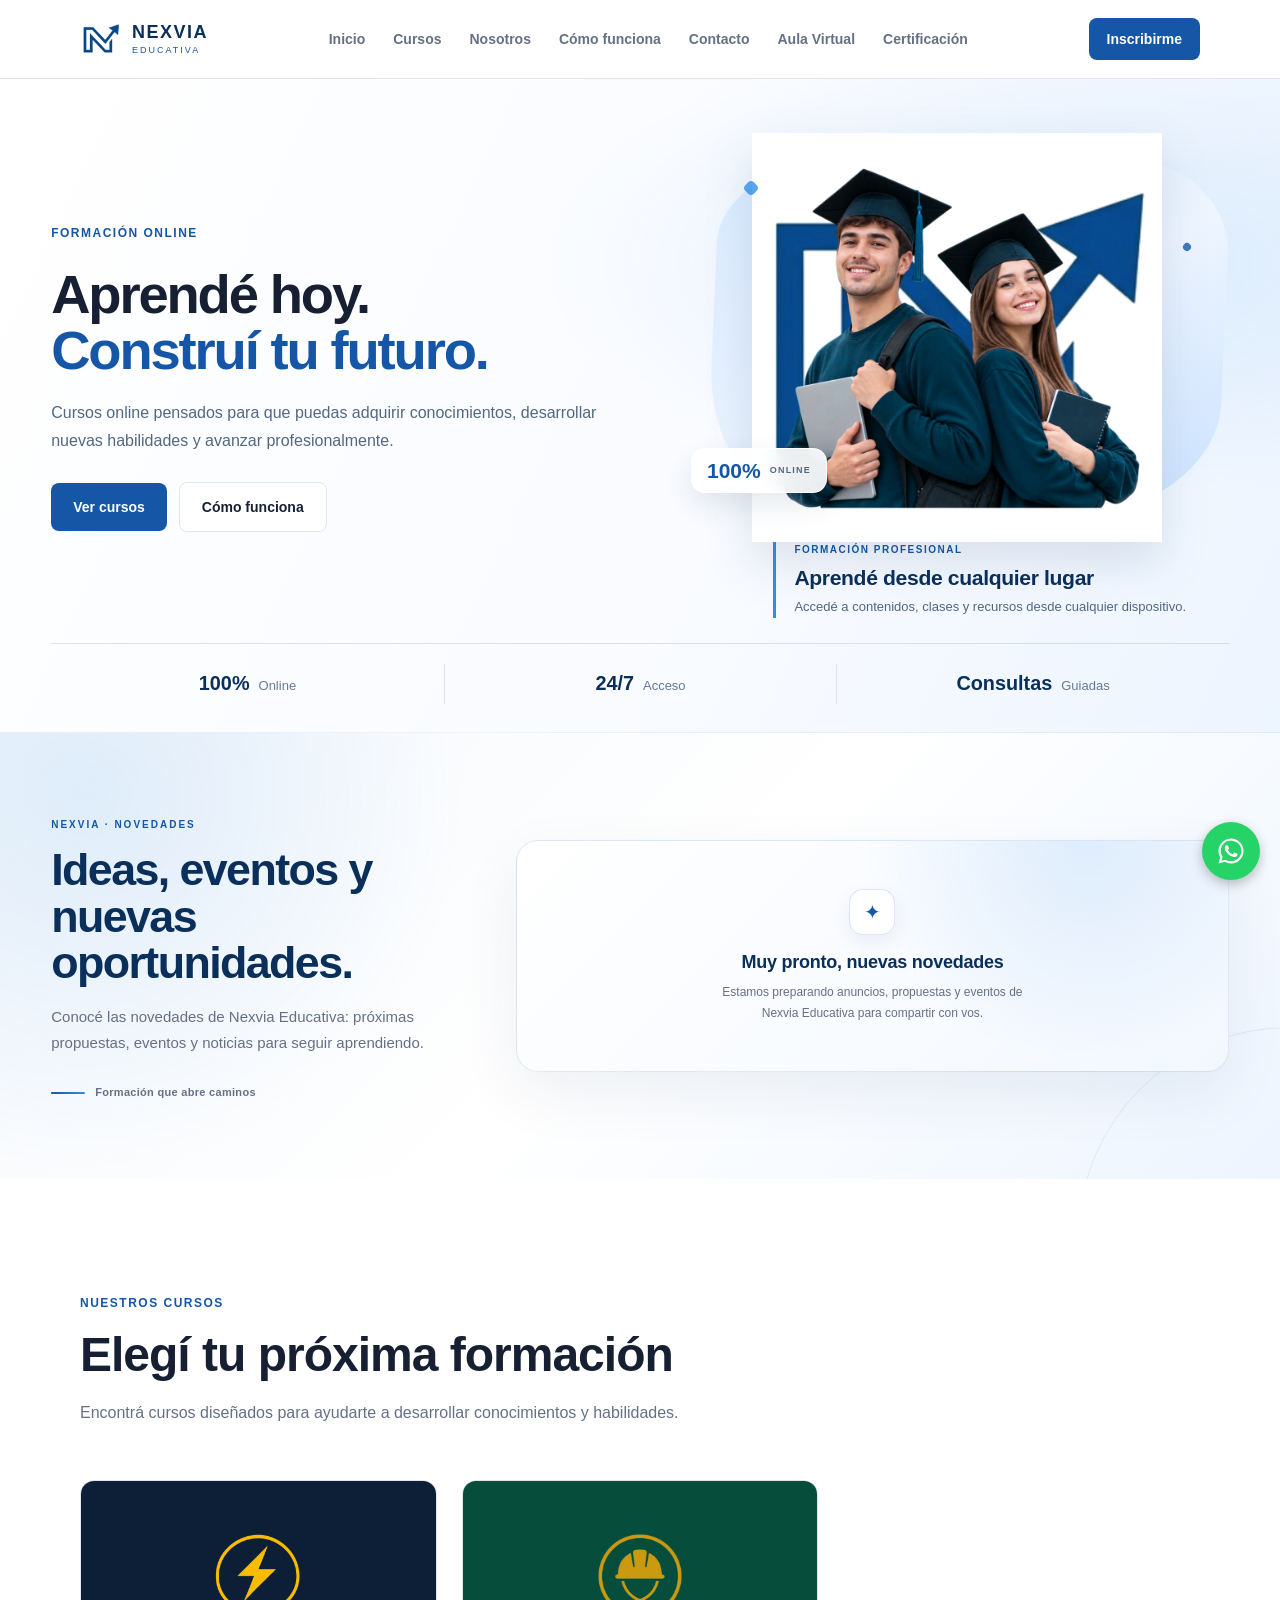
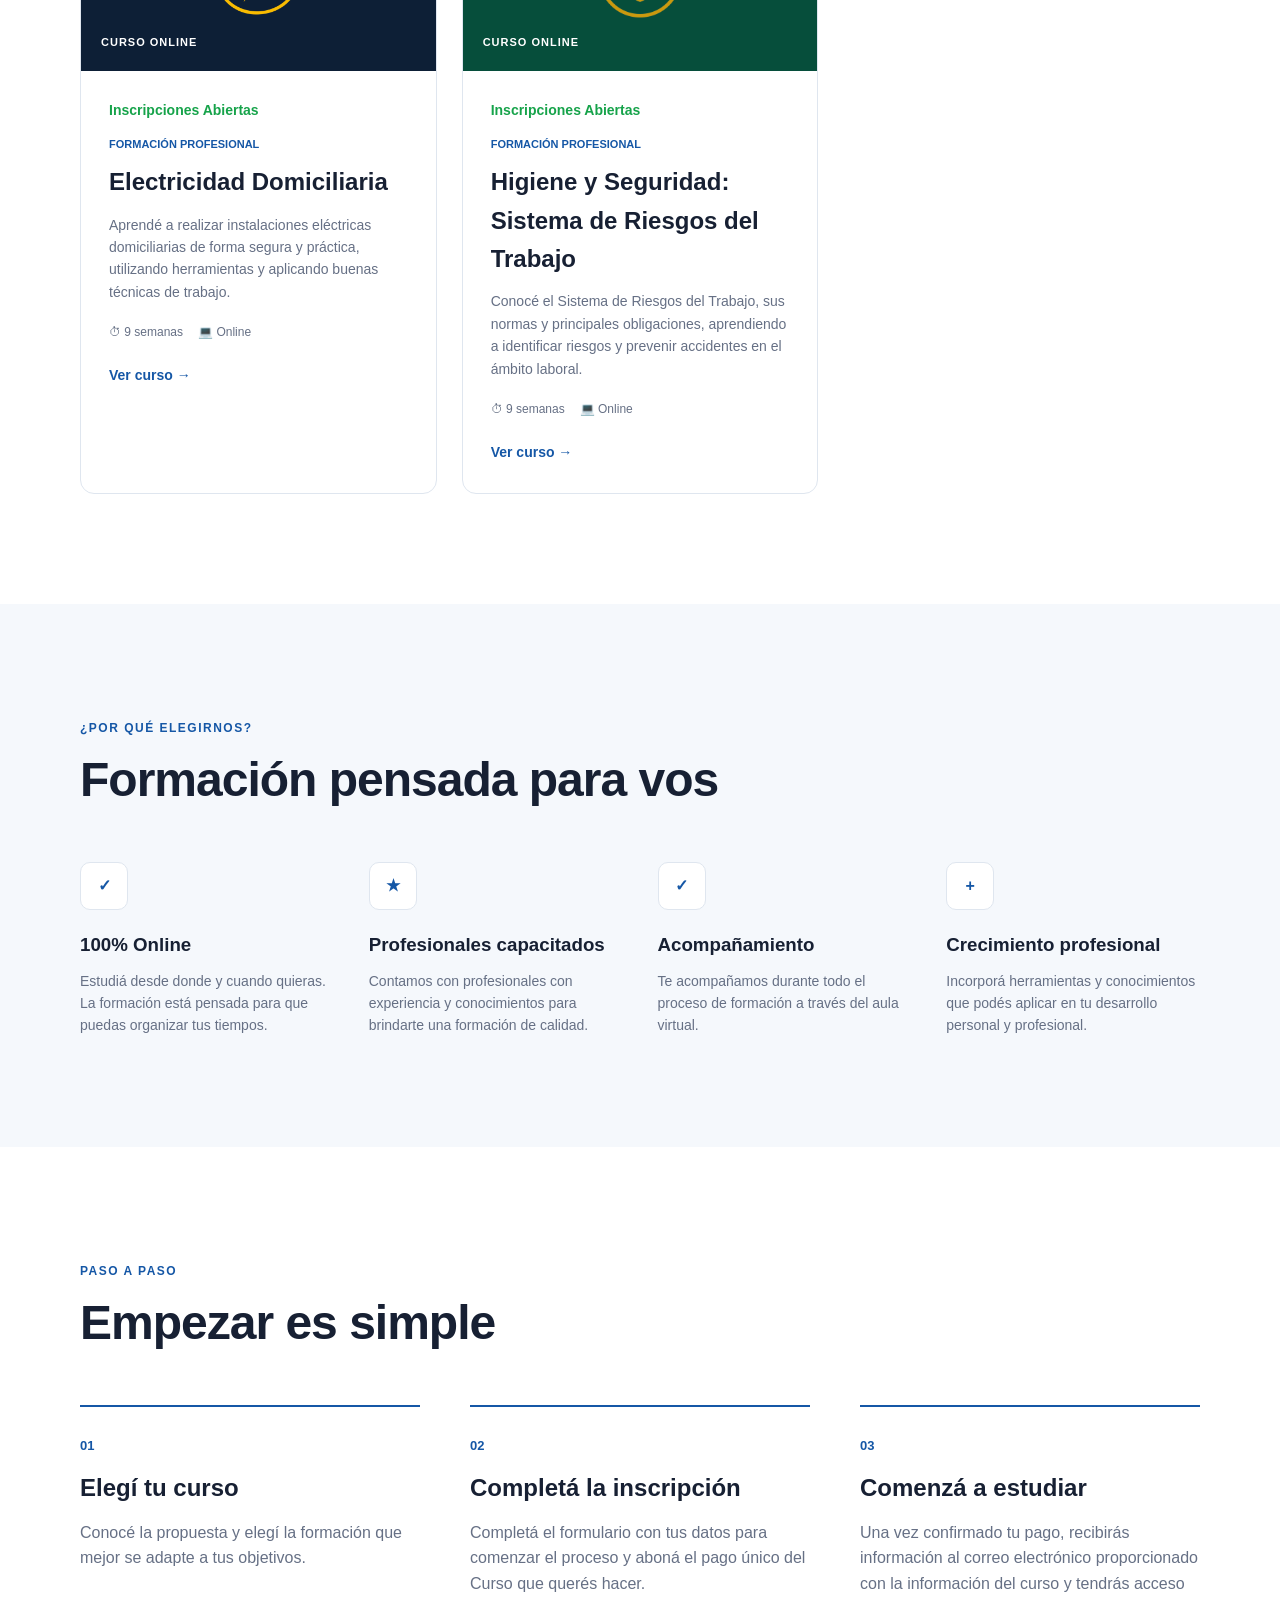
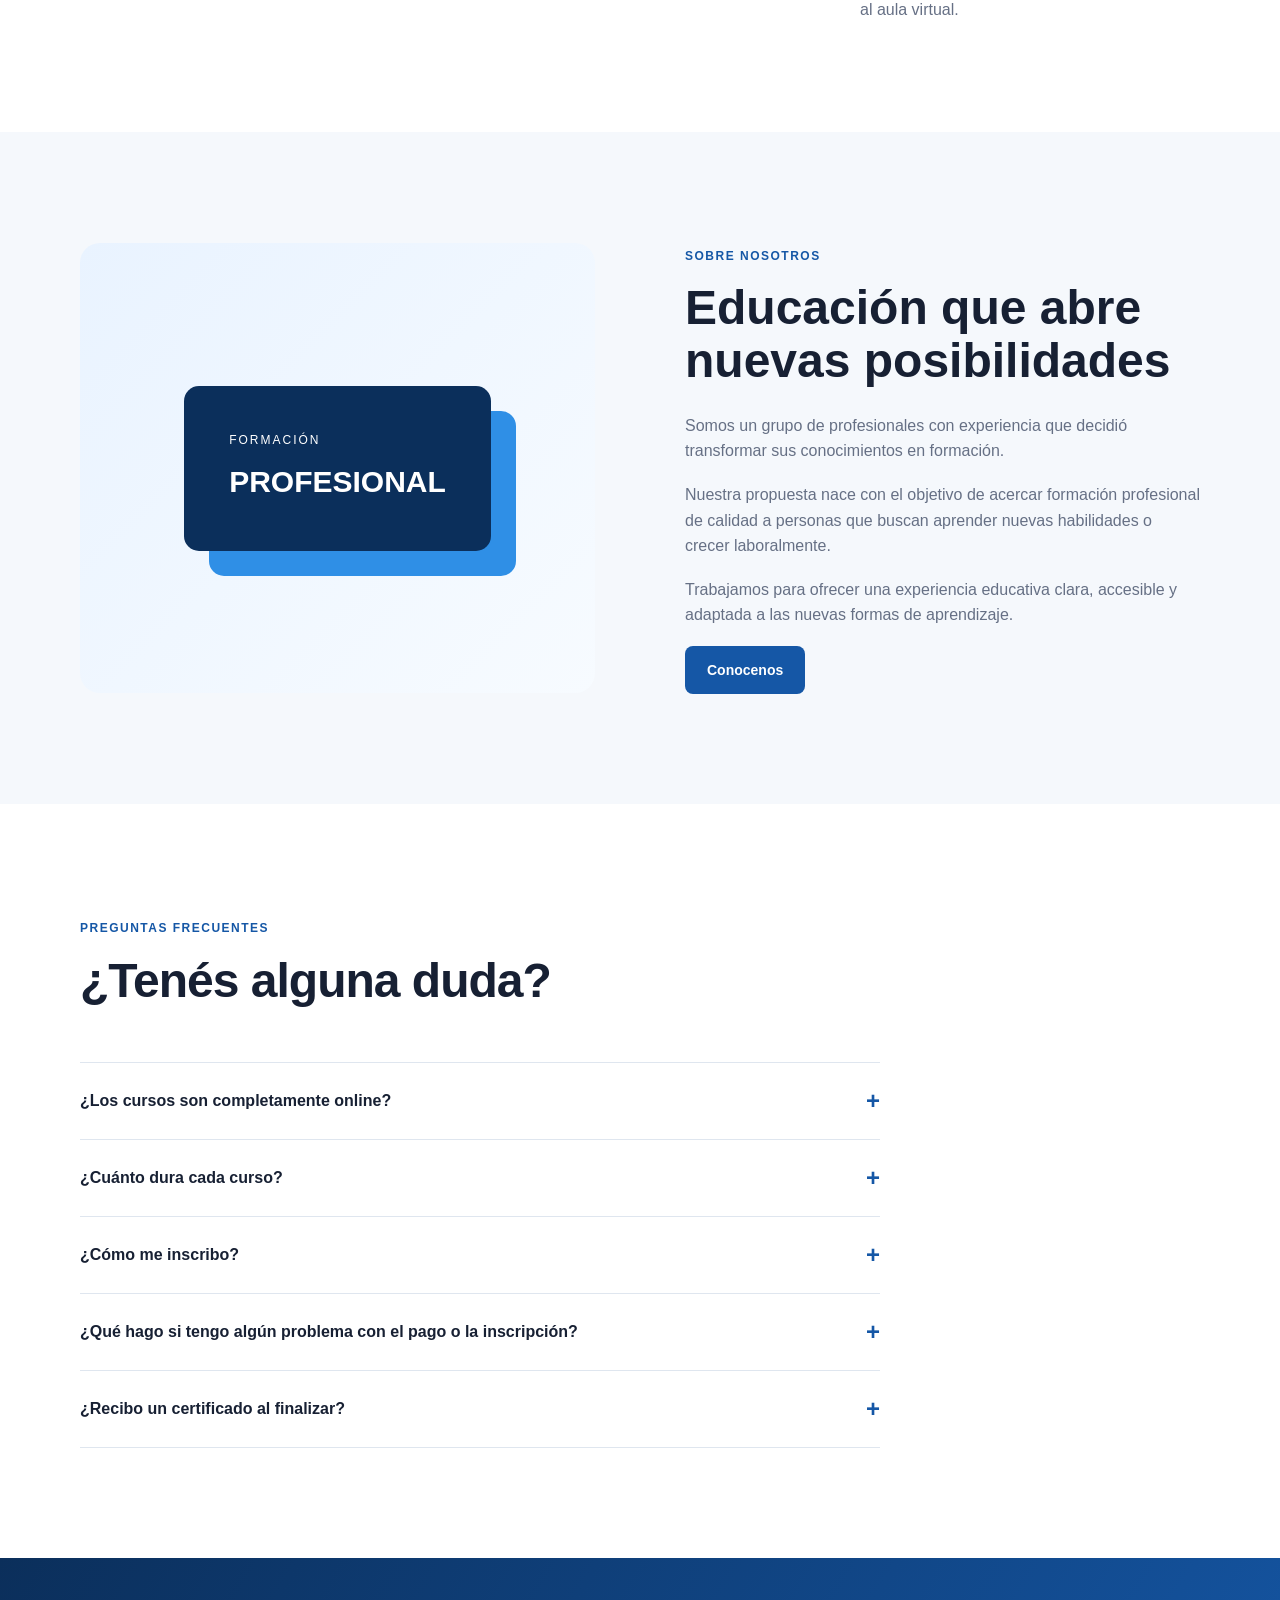
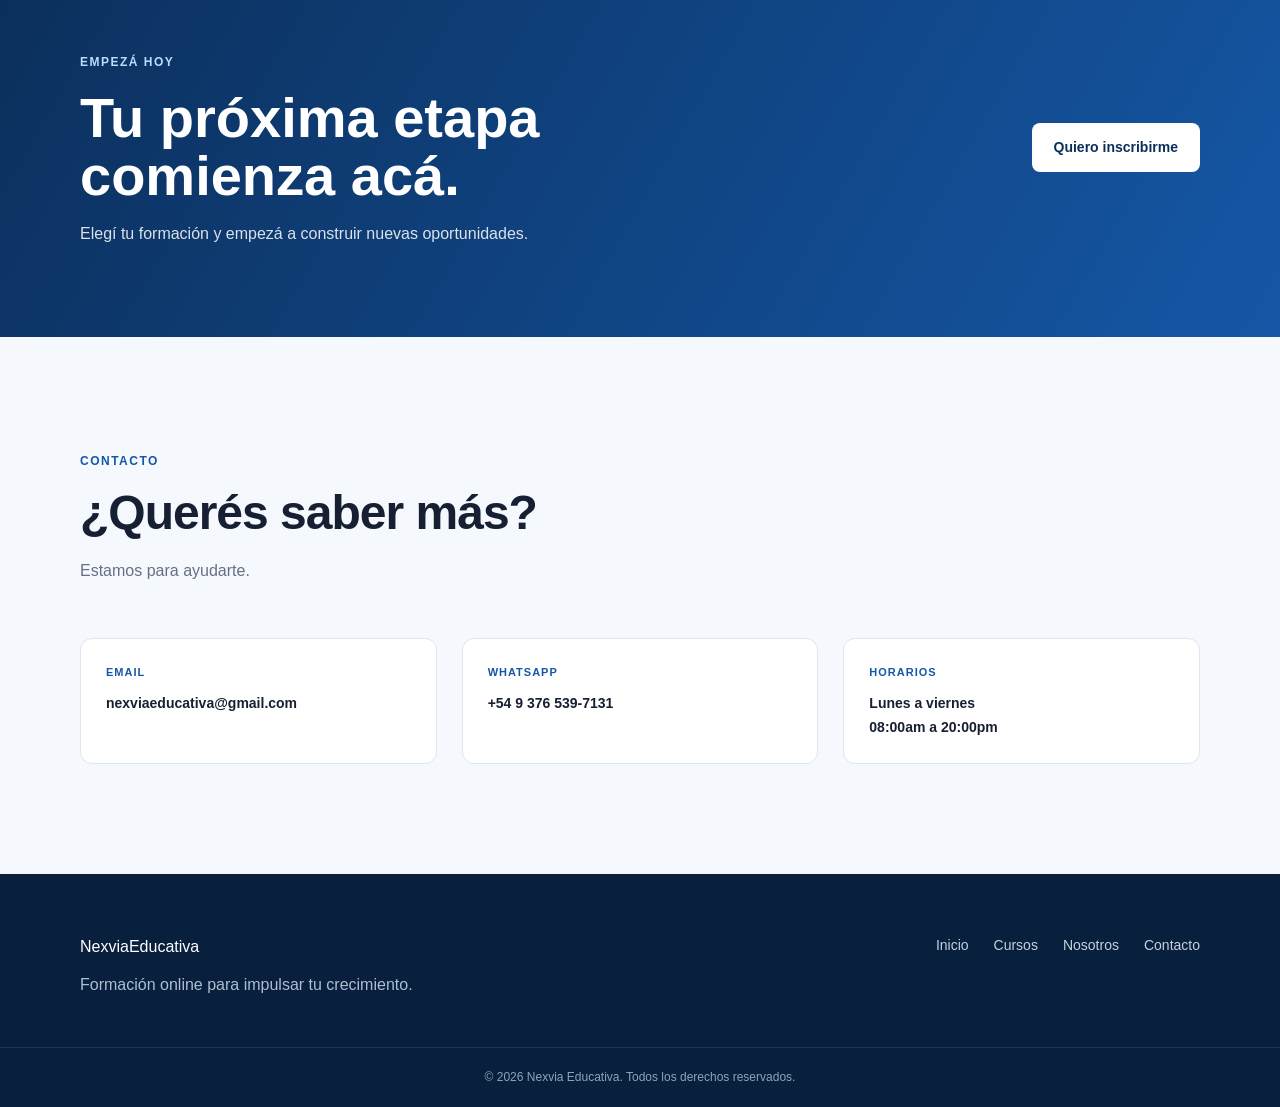
==== commit a59147c0: "Update index.html" ====
--- a/index.html
+++ b/index.html
@@ -24,130 +24,228 @@
     <link rel="stylesheet" href="estilos.css">
     <link rel="stylesheet" href="novedades.css">
 
-    <!-- Ajuste visual de portada para escritorio; no modifica la presentación móvil. -->
-    <style id="nexvia-hero-desktop-refinement">
+    <!-- Rediseño de portada Nexvia: composición editorial para escritorio. -->
+    <style id="nexvia-hero-editorial">
+      .hero-visual-modern,
+      .hero-highlights { display: none; }
+
       @media (min-width: 951px) {
         .hero {
-          min-height: 0;
-          padding: 0;
-        }
-        .hero .hero-contenido {
-          width: min(1180px, 92%);
-          max-width: 1180px;
+          position: relative;
+          overflow: hidden;
+          min-height: 0 !important;
+          padding: 0 !important;
+          background:
+            radial-gradient(ellipse at 86% 28%, rgba(47,143,230,.12) 0%, rgba(47,143,230,0) 36%),
+            linear-gradient(115deg, #ffffff 0%, #f9fbff 57%, #edf5ff 100%);
+        }
+        .hero .hero-contenido--redisenado {
+          width: min(1200px, 92%);
+          max-width: 1200px;
           min-height: 0;
           height: auto;
           margin: 0 auto;
-          padding: clamp(50px, 5.2vw, 72px) 0;
+          padding: clamp(38px, 4.2vw, 58px) 0 26px;
           display: grid;
-          grid-template-columns: minmax(0, 1.2fr) minmax(350px, .8fr);
+          grid-template-columns: minmax(0, 1.03fr) minmax(390px, .97fr);
+          grid-template-areas: "copy visual" "stats stats";
           align-items: center;
-          gap: clamp(38px, 5vw, 72px);
+          column-gap: clamp(36px, 4.5vw, 70px);
+          row-gap: clamp(18px, 2vw, 28px);
         }
         .hero .hero-texto {
+          grid-area: copy;
+          position: relative;
+          z-index: 2;
           width: 100%;
           max-width: 660px;
           min-width: 0;
-          position: relative;
-          z-index: 1;
-        }
+          margin: 0;
+          transform: none;
+        }
+        .hero .hero-texto > .etiqueta { margin-bottom: 14px; }
         .hero .hero-texto h1 {
           max-width: 660px;
-          margin: 16px 0 23px;
-          font-size: clamp(52px, 4.2vw, 64px);
-          line-height: 1.03;
-          letter-spacing: -2.1px;
+          margin: 10px 0 20px;
+          font-size: clamp(49px, 4.25vw, 65px);
+          line-height: 1.035;
+          letter-spacing: -2.15px;
           text-wrap: balance;
         }
         .hero .hero-texto h1 span { display: block; }
         .hero .hero-texto > p {
-          max-width: 580px;
+          max-width: 560px;
           margin: 0;
-          font-size: 17px;
-          line-height: 1.7;
+          color: #536780;
+          font-size: clamp(16px, 1.25vw, 18px);
+          line-height: 1.72;
         }
         .hero .hero-botones {
           display: flex;
           flex-wrap: wrap;
           align-items: center;
           gap: 12px;
-          margin-top: 26px;
-        }
-        .hero .hero-visual {
+          margin-top: 27px;
+        }
+        .hero .hero-visual--mobile { display: none !important; }
+        .hero .hero-visual-modern {
+          grid-area: visual;
+          display: flex;
+          flex-direction: column;
+          align-items: flex-end;
+          justify-content: center;
+          position: relative;
           width: 100%;
           min-width: 0;
           margin: 0;
           padding: 0;
-          display: flex;
-          justify-content: flex-end;
-          align-items: center;
+          transform: none;
+        }
+        .hero .hero-visual-modern__stage {
           position: relative;
-          transform: none;
-        }
-        .hero .tarjeta-hero {
           width: 100%;
-          max-width: 430px;
-          min-width: 0;
-          min-height: 0;
-          height: auto;
-          margin: 0;
-          padding: 27px clamp(23px, 2.3vw, 31px) 24px;
-          border-radius: 24px;
-          box-sizing: border-box;
-        }
-        .hero .icono-hero {
-          width: 100%;
-          height: 205px;
-          min-height: 0;
-          margin: 0 auto 17px;
+          max-width: 570px;
+          height: clamp(330px, 32vw, 440px);
           display: flex;
           align-items: center;
           justify-content: center;
-          overflow: hidden;
-        }
-        .hero .icono-hero img {
+          isolation: isolate;
+        }
+        .hero .hero-visual-modern__shape {
+          position: absolute;
+          z-index: -1;
+          inset: 4% 1% 5% 5%;
+          border-radius: 39% 22% 38% 23% / 28% 25% 35% 39%;
+          background: linear-gradient(145deg, #d9eaff 0%, #eef5ff 55%, #c8e1ff 100%);
+          transform: rotate(2.5deg);
+        }
+        .hero .hero-visual-modern__stage::before {
+          content: "";
+          position: absolute;
+          width: 76%;
+          height: 76%;
+          right: 5%;
+          top: 9%;
+          border-radius: 50%;
+          background: rgba(255,255,255,.64);
+          filter: blur(1px);
+          z-index: -1;
+        }
+        .hero .hero-visual-modern__stage > img {
           display: block;
-          width: auto;
-          height: auto;
-          max-width: 100%;
-          max-height: 205px;
+          position: relative;
+          z-index: 1;
+          width: 100%;
+          height: 100%;
+          max-width: 570px;
+          max-height: 440px;
           object-fit: contain;
-        }
-        .hero .tarjeta-hero > span { display: block; margin-top: 0; }
-        .hero .tarjeta-hero h3 {
-          margin: 13px 0 10px;
-          font-size: clamp(23px, 2vw, 27px);
-          line-height: 1.17;
-          text-wrap: balance;
-        }
-        .hero .tarjeta-hero p { margin: 0; font-size: 14px; line-height: 1.65; }
-        .hero .linea-hero { margin: 19px 0; }
-        .hero .datos-hero {
+          object-position: center bottom;
+          filter: drop-shadow(0 20px 24px rgba(11,47,91,.12));
+        }
+        .hero .hero-visual-modern__spark {
+          position: absolute;
+          z-index: 2;
+          width: 12px;
+          height: 12px;
+          border-radius: 4px;
+          background: #2f8fe6;
+          transform: rotate(45deg);
+          opacity: .8;
+        }
+        .hero .hero-visual-modern__spark--one { top: 12%; left: 11%; }
+        .hero .hero-visual-modern__spark--two { right: 7%; top: 27%; width: 8px; height: 8px; background: #1557a6; }
+        .hero .hero-visual-modern__badge {
+          position: absolute;
+          z-index: 3;
+          left: 1%;
+          bottom: 12%;
+          display: flex;
+          align-items: center;
+          gap: 9px;
+          padding: 11px 15px;
+          border: 1px solid rgba(255,255,255,.9);
+          border-radius: 14px;
+          background: rgba(255,255,255,.92);
+          box-shadow: 0 12px 28px rgba(11,47,91,.10);
+          backdrop-filter: blur(10px);
+        }
+        .hero .hero-visual-modern__badge span { color: #1557a6; font-size: 21px; line-height: 1; font-weight: 900; }
+        .hero .hero-visual-modern__badge small { color: #536780; font-size: 9px; line-height: 1.1; font-weight: 900; letter-spacing: 1.2px; }
+        .hero .hero-visual-modern__caption {
+          width: min(84%, 450px);
+          align-self: flex-end;
+          margin: -1px 1% 0 0;
+          padding: 1px 0 1px 18px;
+          border-left: 3px solid #2f8fe6;
+        }
+        .hero .hero-visual-modern__caption > span {
+          display: block;
+          margin-bottom: 7px;
+          color: #1557a6;
+          font-size: 10px;
+          font-weight: 900;
+          letter-spacing: 1.5px;
+        }
+        .hero .hero-visual-modern__caption h3 {
+          margin: 0 0 6px;
+          color: #0b2f5b;
+          font-size: clamp(19px, 1.65vw, 24px);
+          line-height: 1.2;
+          letter-spacing: -.35px;
+        }
+        .hero .hero-visual-modern__caption p {
+          margin: 0;
+          max-width: 420px;
+          color: #536780;
+          font-size: 13px;
+          line-height: 1.55;
+        }
+        .hero .hero-highlights {
+          grid-area: stats;
           display: grid;
           grid-template-columns: repeat(3, minmax(0, 1fr));
-          gap: 12px;
-        }
-        .hero .datos-hero > div { min-width: 0; }
-        .hero .datos-hero strong { font-size: clamp(15px, 1.5vw, 20px); }
-        .hero .datos-hero span { font-size: 12px; }
-
-        /* Separa la portada de Novedades sin alterar su carrusel. */
+          width: 100%;
+          padding: 20px 0 2px;
+          border-top: 1px solid rgba(21,87,166,.15);
+        }
+        .hero .hero-highlight {
+          display: flex;
+          flex-direction: row;
+          align-items: baseline;
+          justify-content: center;
+          gap: 9px;
+          padding: 4px 16px;
+          min-width: 0;
+        }
+        .hero .hero-highlight + .hero-highlight { border-left: 1px solid rgba(21,87,166,.13); }
+        .hero .hero-highlight strong { color: #0b2f5b; font-size: clamp(17px, 1.55vw, 21px); font-weight: 800; }
+        .hero .hero-highlight span { color: #667995; font-size: 13px; }
         .nx-news-section--featured {
-          padding-top: clamp(62px, 6vw, 80px);
-          padding-bottom: clamp(62px, 6vw, 80px);
-          border-top: 1px solid rgba(21, 87, 166, .08);
+          margin-top: 0 !important;
+          padding-top: clamp(58px, 6vw, 82px) !important;
+          padding-bottom: clamp(58px, 6vw, 82px) !important;
+          border-top: 1px solid rgba(21,87,166,.08);
         }
       }
-      @media (min-width: 951px) and (max-width: 1200px) {
-        .hero .hero-contenido {
-          grid-template-columns: minmax(0, 1.1fr) minmax(320px, .9fr);
-          gap: 34px;
-        }
-        .hero .hero-texto h1 { font-size: clamp(48px, 4.5vw, 56px); }
-        .hero .tarjeta-hero { padding: 23px 23px 21px; }
-        .hero .icono-hero { height: 185px; }
-        .hero .icono-hero img { max-height: 185px; }
+
+      @media (min-width: 951px) and (max-width: 1150px) {
+        .hero .hero-contenido--redisenado {
+          grid-template-columns: minmax(0, 1fr) minmax(340px, .9fr);
+          column-gap: 30px;
+        }
+        .hero .hero-texto h1 { font-size: clamp(46px, 4.35vw, 54px); letter-spacing: -1.7px; }
+        .hero .hero-visual-modern__stage { height: 350px; }
+        .hero .hero-visual-modern__caption { width: 90%; }
+      }
+
+      @media (max-width: 950px) {
+        .hero .hero-visual-modern,
+        .hero .hero-highlights { display: none !important; }
+        .hero .hero-visual--mobile { display: block; }
       }
     </style>
+
 
 </head>
 
@@ -249,94 +347,62 @@
     <main>
 
         <section class="hero" id="inicio">
-
-            <div class="contenedor hero-contenido">
-
+            <div class="contenedor hero-contenido hero-contenido--redisenado">
                 <div class="hero-texto">
-
-                    <!-- TEXTO PEQUEÑO SOBRE EL TÍTULO -->
-                    <span class="etiqueta">
-                        FORMACIÓN ONLINE
-                    </span>
-
-                    <!-- TÍTULO PRINCIPAL -->
-                    <h1>
-                        Aprendé hoy.
-                        <span>Construí tu futuro.</span>
-                    </h1>
-
-                    <!-- DESCRIPCIÓN -->
+                    <span class="etiqueta">FORMACIÓN ONLINE</span>
+                    <h1>Aprendé hoy.<span>Construí tu futuro.</span></h1>
                     <p>
-                        Cursos online pensados para que puedas
-                        adquirir conocimientos, desarrollar nuevas
-                        habilidades y avanzar profesionalmente.
+                        Cursos online pensados para que puedas adquirir conocimientos,
+                        desarrollar nuevas habilidades y avanzar profesionalmente.
                     </p>
-
-                    <!-- BOTONES -->
                     <div class="hero-botones">
-
-                        <a href="#cursos" class="boton boton-principal">
-                            Ver cursos
-                        </a>
-
-                        <a href="#como-funciona" class="boton boton-secundario">
-                            Cómo funciona
-                        </a>
-
-                    </div>
-
-                </div>
-
-
-                <!-- TARJETA VISUAL DEL HERO -->
-                <div class="hero-visual">
-
+                        <a href="#cursos" class="boton boton-principal">Ver cursos</a>
+                        <a href="#como-funciona" class="boton boton-secundario">Cómo funciona</a>
+                    </div>
+                </div>
+
+                <!-- Portada para celular: conserva la presentación actual. -->
+                <div class="hero-visual hero-visual--mobile">
                     <div class="tarjeta-hero">
-
                         <div class="icono-hero">
-                            <img src="imagenes/Birrete.png">
+                            <img src="imagenes/Birrete.png" alt="Dos estudiantes celebrando su formación" loading="eager">
                         </div>
-
                         <span>FORMACIÓN PROFESIONAL</span>
-
-                        <h3>
-                            Aprendé desde cualquier lugar
-                        </h3>
-
-                        <p>
-                            Accedé a contenidos, clases y recursos
-                            desde cualquier dispositivo.
-                        </p>
-
+                        <h3>Aprendé desde cualquier lugar</h3>
+                        <p>Accedé a contenidos, clases y recursos desde cualquier dispositivo.</p>
                         <div class="linea-hero"></div>
-
                         <div class="datos-hero">
-
-                            <div>
-                                <strong>100%</strong>
-                                <span>Online</span>
-                            </div>
-
-                            <div>
-                                <strong>24/7</strong>
-                                <span>Acceso</span>
-                            </div>
-
-                            <div>
-                                <strong>Consultas</strong>
-                                   <span>Guiadas</span>
-                            </div>
-
+                            <div><strong>100%</strong><span>Online</span></div>
+                            <div><strong>24/7</strong><span>Acceso</span></div>
+                            <div><strong>Consultas</strong><span>Guiadas</span></div>
                         </div>
-
-                    </div>
-
-                </div>
-
+                    </div>
+                </div>
+
+                <!-- Portada de escritorio: imagen protagonista, sin tarjeta grande. -->
+                <div class="hero-visual-modern" aria-label="Formación online de Nexvia Educativa">
+                    <div class="hero-visual-modern__stage">
+                        <div class="hero-visual-modern__shape" aria-hidden="true"></div>
+                        <div class="hero-visual-modern__spark hero-visual-modern__spark--one" aria-hidden="true"></div>
+                        <div class="hero-visual-modern__spark hero-visual-modern__spark--two" aria-hidden="true"></div>
+                        <img src="imagenes/Birrete.png" alt="Dos estudiantes con birretes y materiales de estudio" loading="eager">
+                        <div class="hero-visual-modern__badge"><span>100%</span><small>ONLINE</small></div>
+                    </div>
+                    <div class="hero-visual-modern__caption">
+                        <span>FORMACIÓN PROFESIONAL</span>
+                        <h3>Aprendé desde cualquier lugar</h3>
+                        <p>Accedé a contenidos, clases y recursos desde cualquier dispositivo.</p>
+                    </div>
+                </div>
+
+                <!-- Beneficios en una franja independiente, fuera de la tarjeta. -->
+                <div class="hero-highlights" aria-label="Ventajas de estudiar en Nexvia">
+                    <div class="hero-highlight"><strong>100%</strong><span>Online</span></div>
+                    <div class="hero-highlight"><strong>24/7</strong><span>Acceso</span></div>
+                    <div class="hero-highlight"><strong>Consultas</strong><span>Guiadas</span></div>
+                </div>
             </div>
-
         </section>
-
 
 
         <!-- =====================================================
--- a/novedades.css
+++ b/novedades.css
@@ -339,3 +339,66 @@
   .nx-news-arrow,
   .nx-news-dot { transition: none !important; }
 }
+
+/* Ajuste de proporciones: la imagen conserva su formato y no se recortan los bordes.
+   Este archivo se comparte entre la portada pública y el Aula Virtual. */
+.nx-news-carousel {
+  height: auto;
+  min-height: 0;
+}
+.nx-news-viewport {
+  height: auto;
+  aspect-ratio: 1.24 / 1;
+}
+.nx-news-slide {
+  grid-template-rows: auto auto;
+  align-content: start;
+}
+.nx-news-photo {
+  width: 100%;
+  height: auto;
+  min-height: 0;
+  aspect-ratio: 16 / 9;
+  background: #f5f8fc;
+}
+.nx-news-photo img {
+  width: 100%;
+  height: 100%;
+  object-fit: contain;
+  object-position: center;
+  transform: none;
+}
+.nx-news-slide.is-current .nx-news-photo img { transform: none; }
+
+/* En escritorio, la portada pública conserva protagonismo y el aula es más compacta. */
+@media (min-width: 901px) {
+  .nx-news-carousel[data-variant="featured"] .nx-news-viewport {
+    aspect-ratio: 1.24 / 1;
+  }
+  .nx-news-carousel--compact {
+    max-width: 700px;
+  }
+  .nx-news-carousel--compact .nx-news-viewport {
+    aspect-ratio: 1.28 / 1;
+  }
+}
+
+/* En tablets, evitar que la tarjeta ocupe un ancho excesivo cuando queda apilada. */
+@media (min-width: 561px) and (max-width: 900px) {
+  .nx-news-carousel[data-variant="featured"] {
+    max-width: 760px;
+    margin-inline: auto;
+  }
+  .nx-news-carousel--compact {
+    max-width: 700px;
+  }
+}
+
+/* En celulares, la tarjeta se adapta al ancho disponible sin cambiar la proporción de la imagen. */
+@media (max-width: 560px) {
+  .nx-news-carousel { height: auto; }
+  .nx-news-carousel .nx-news-viewport { aspect-ratio: 1.02 / 1; }
+  .nx-news-carousel--compact .nx-news-viewport { aspect-ratio: 1.10 / 1; }
+  .nx-news-photo { aspect-ratio: 16 / 9; }
+}
+
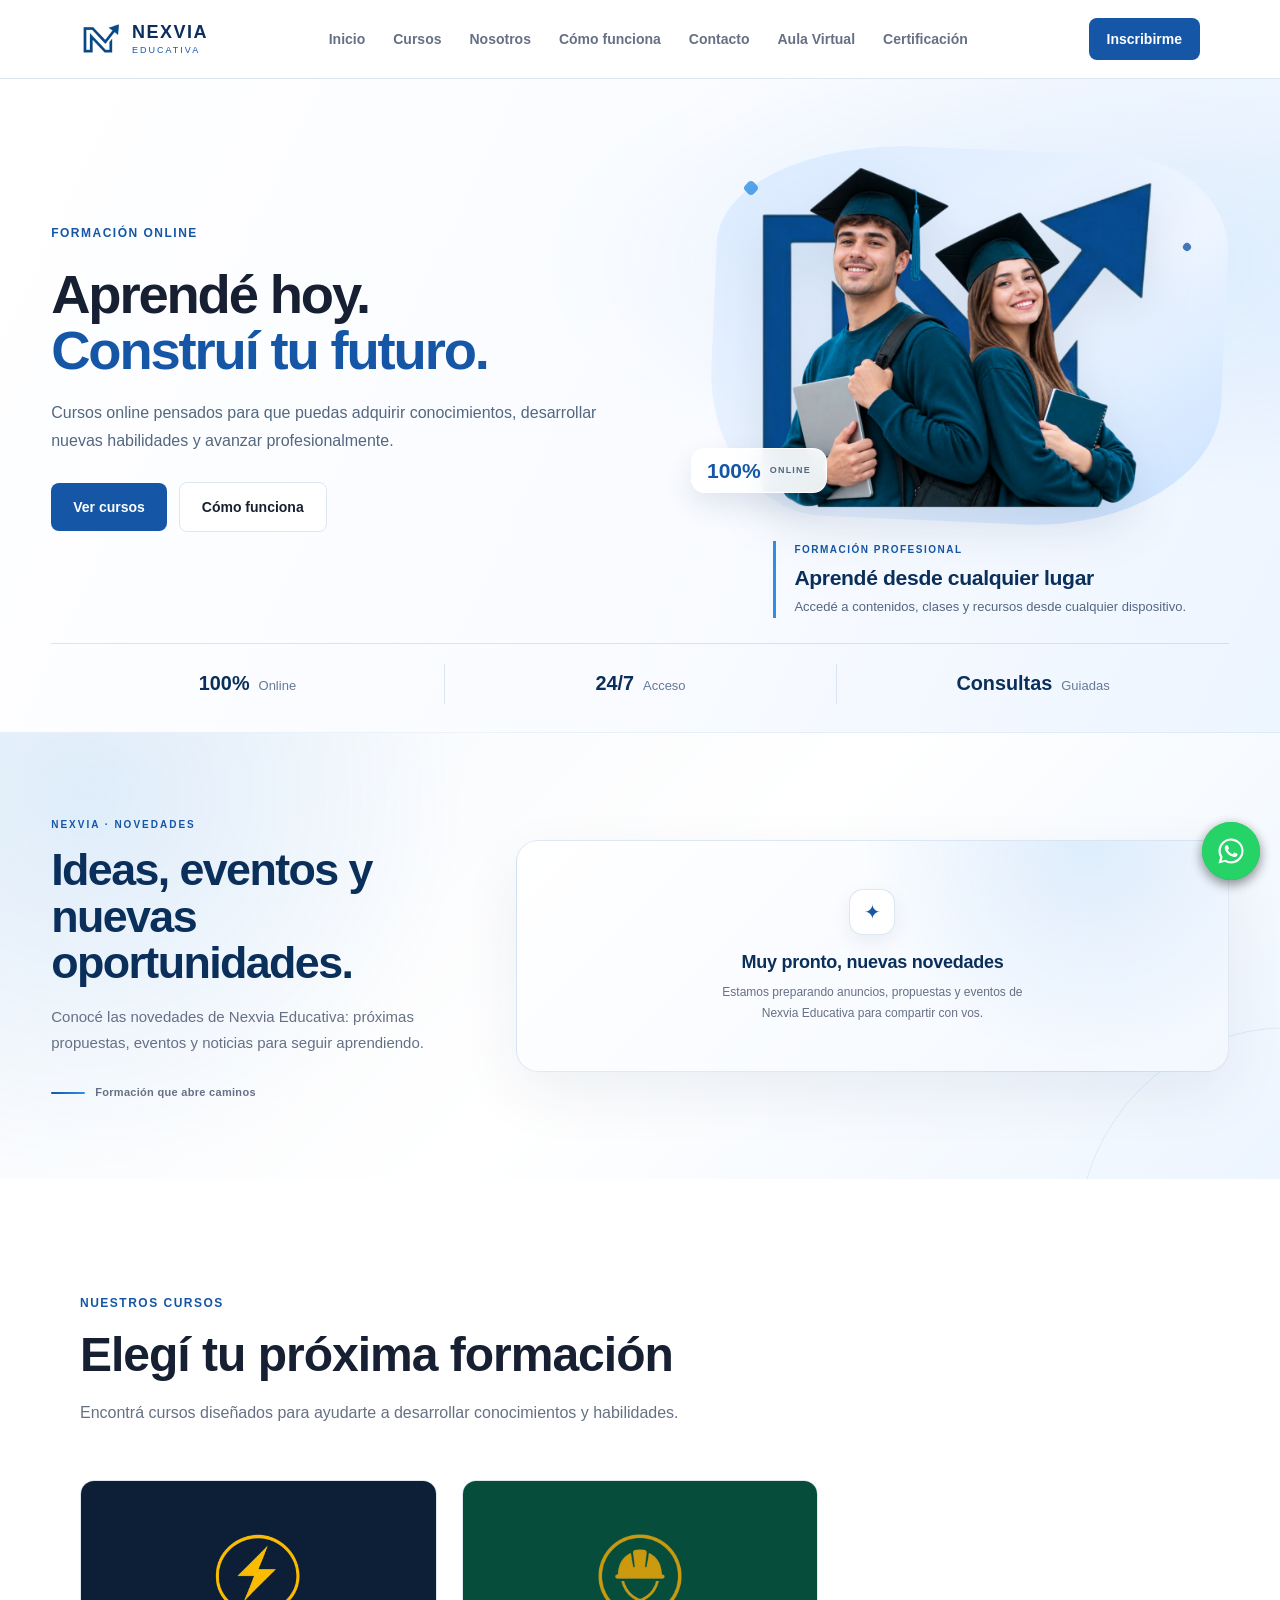
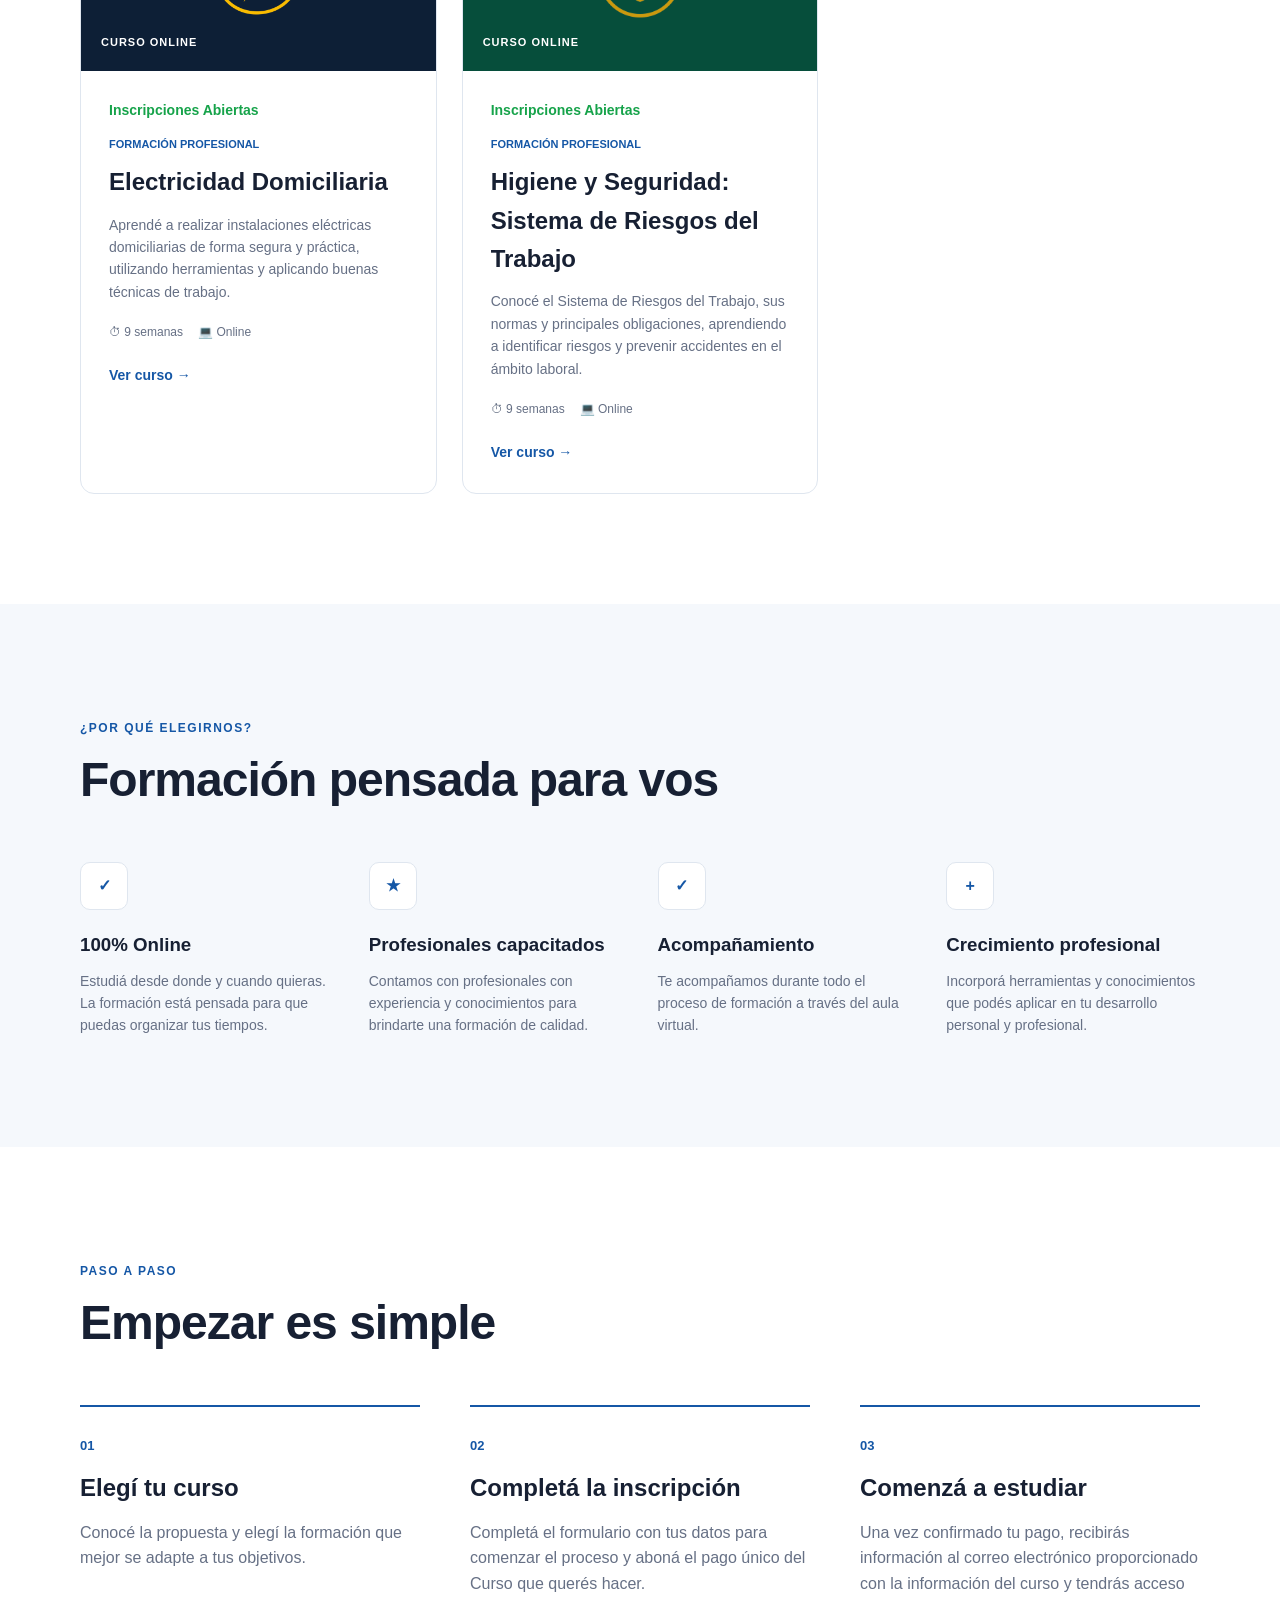
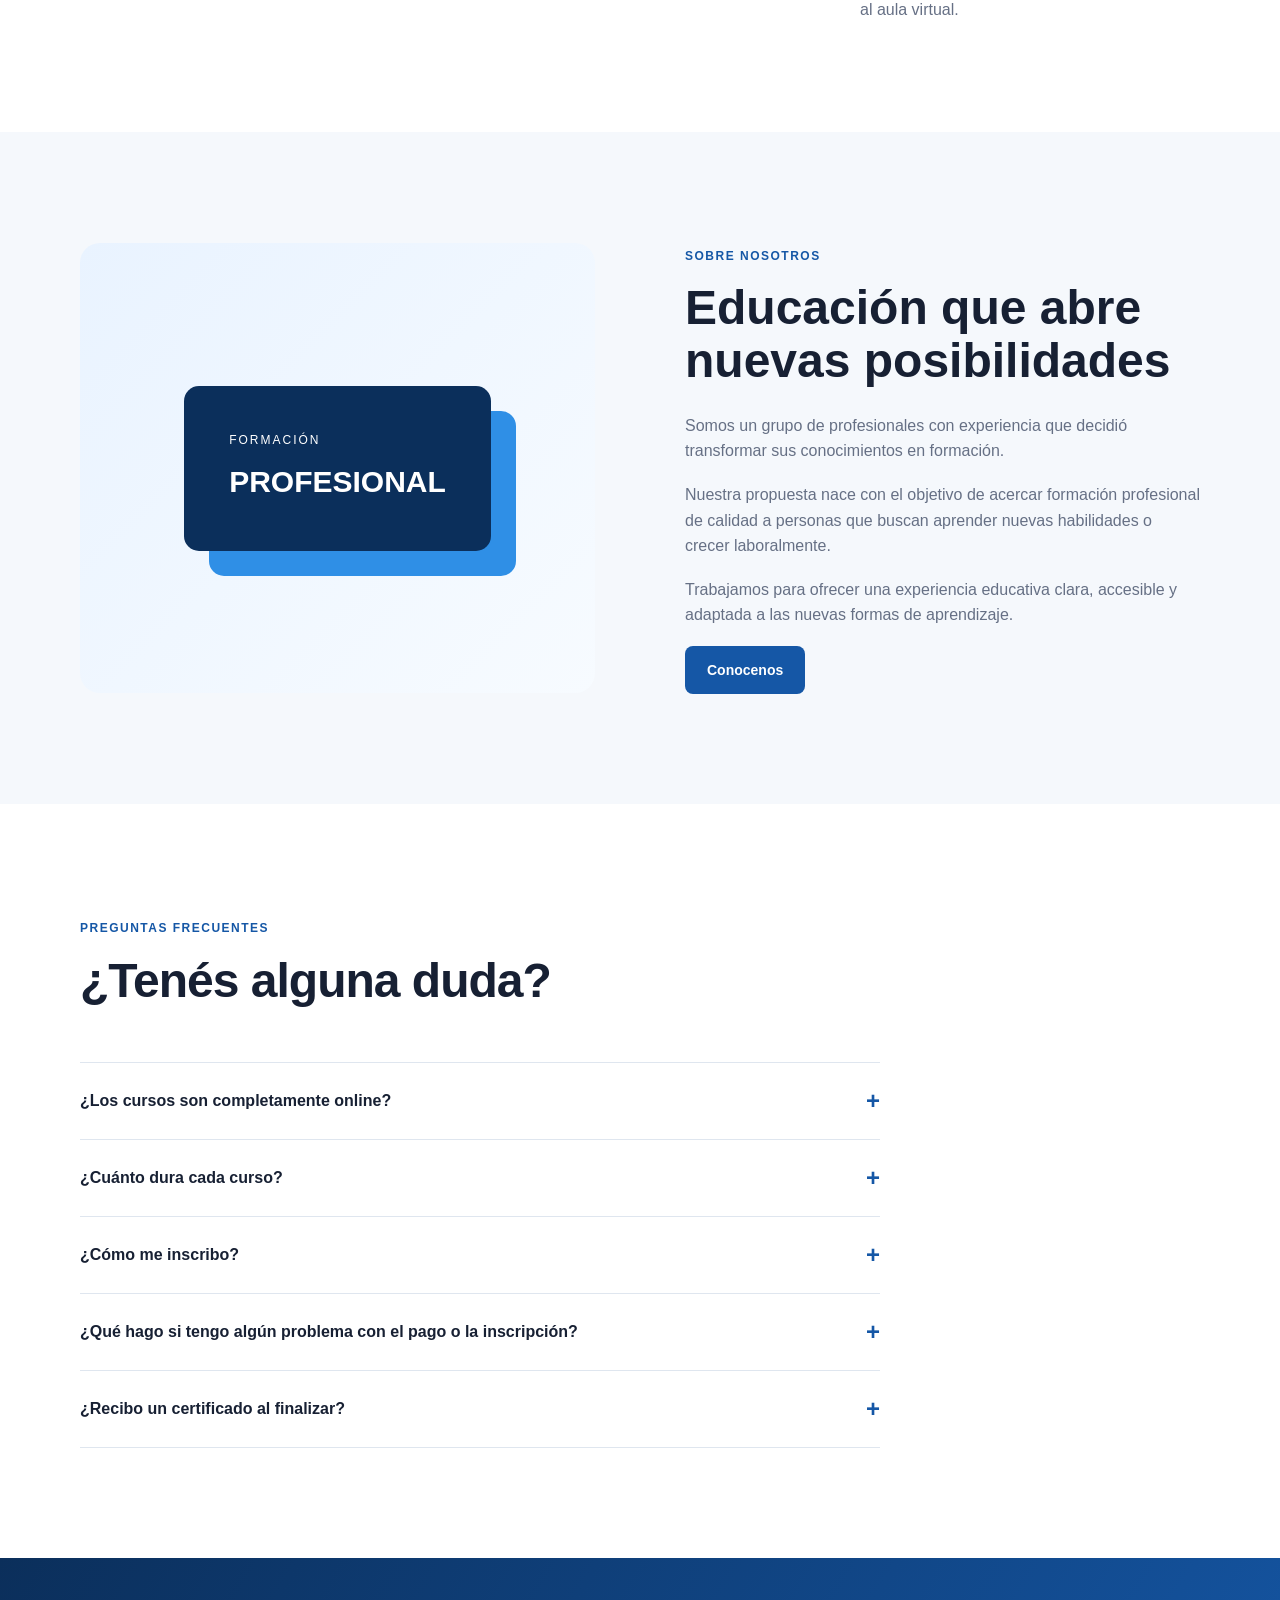
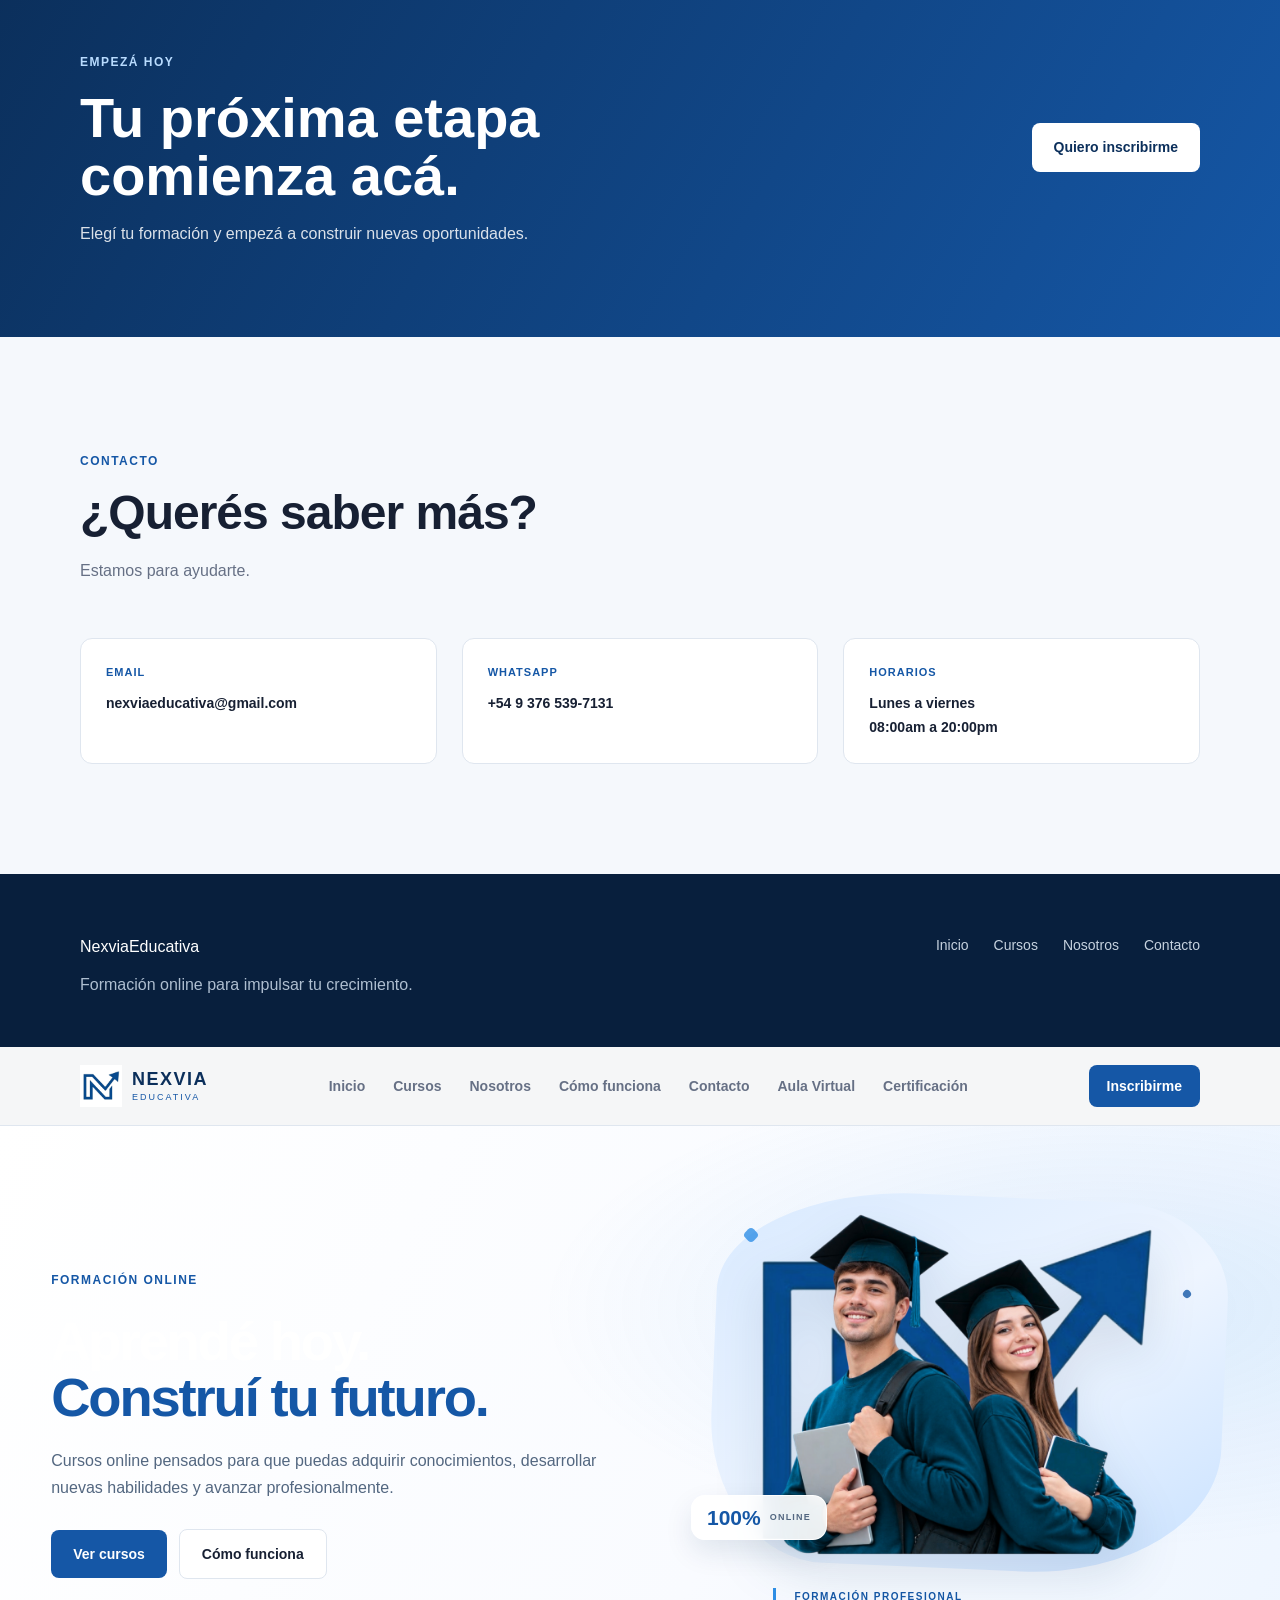
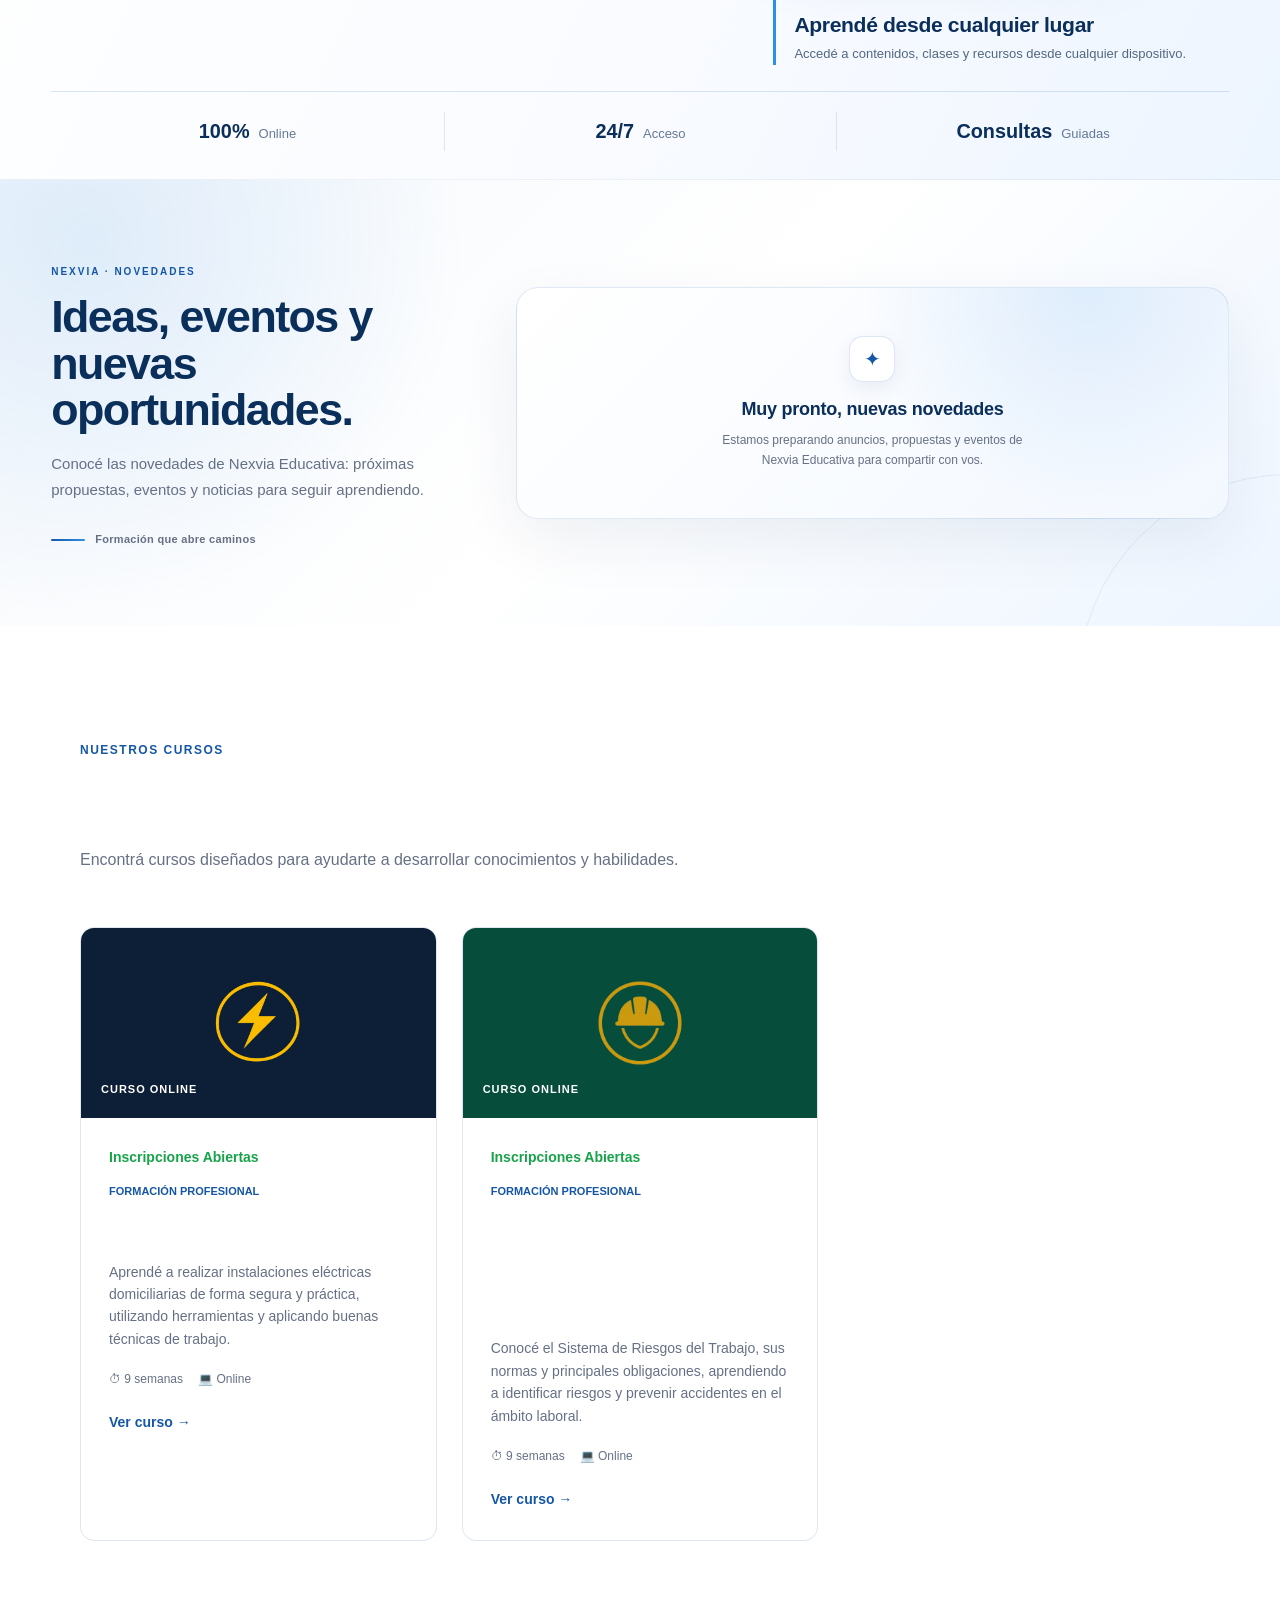
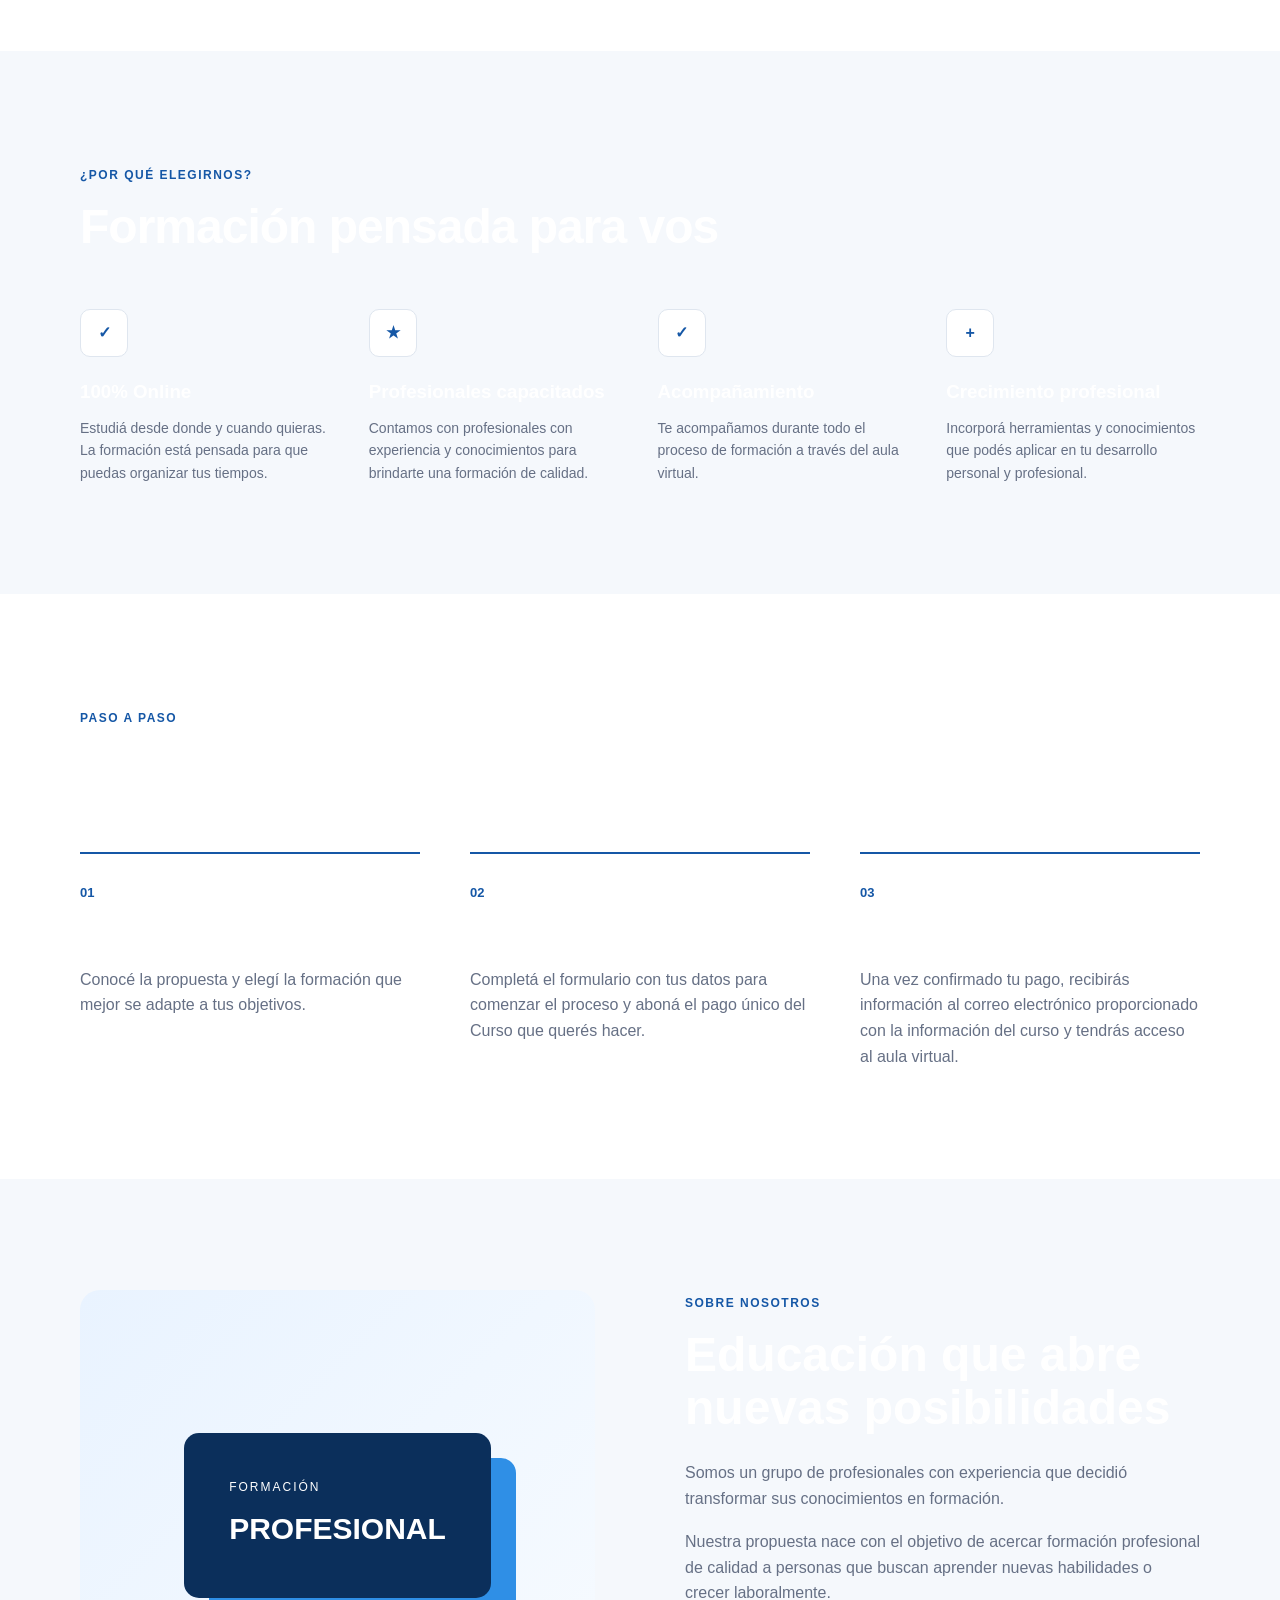
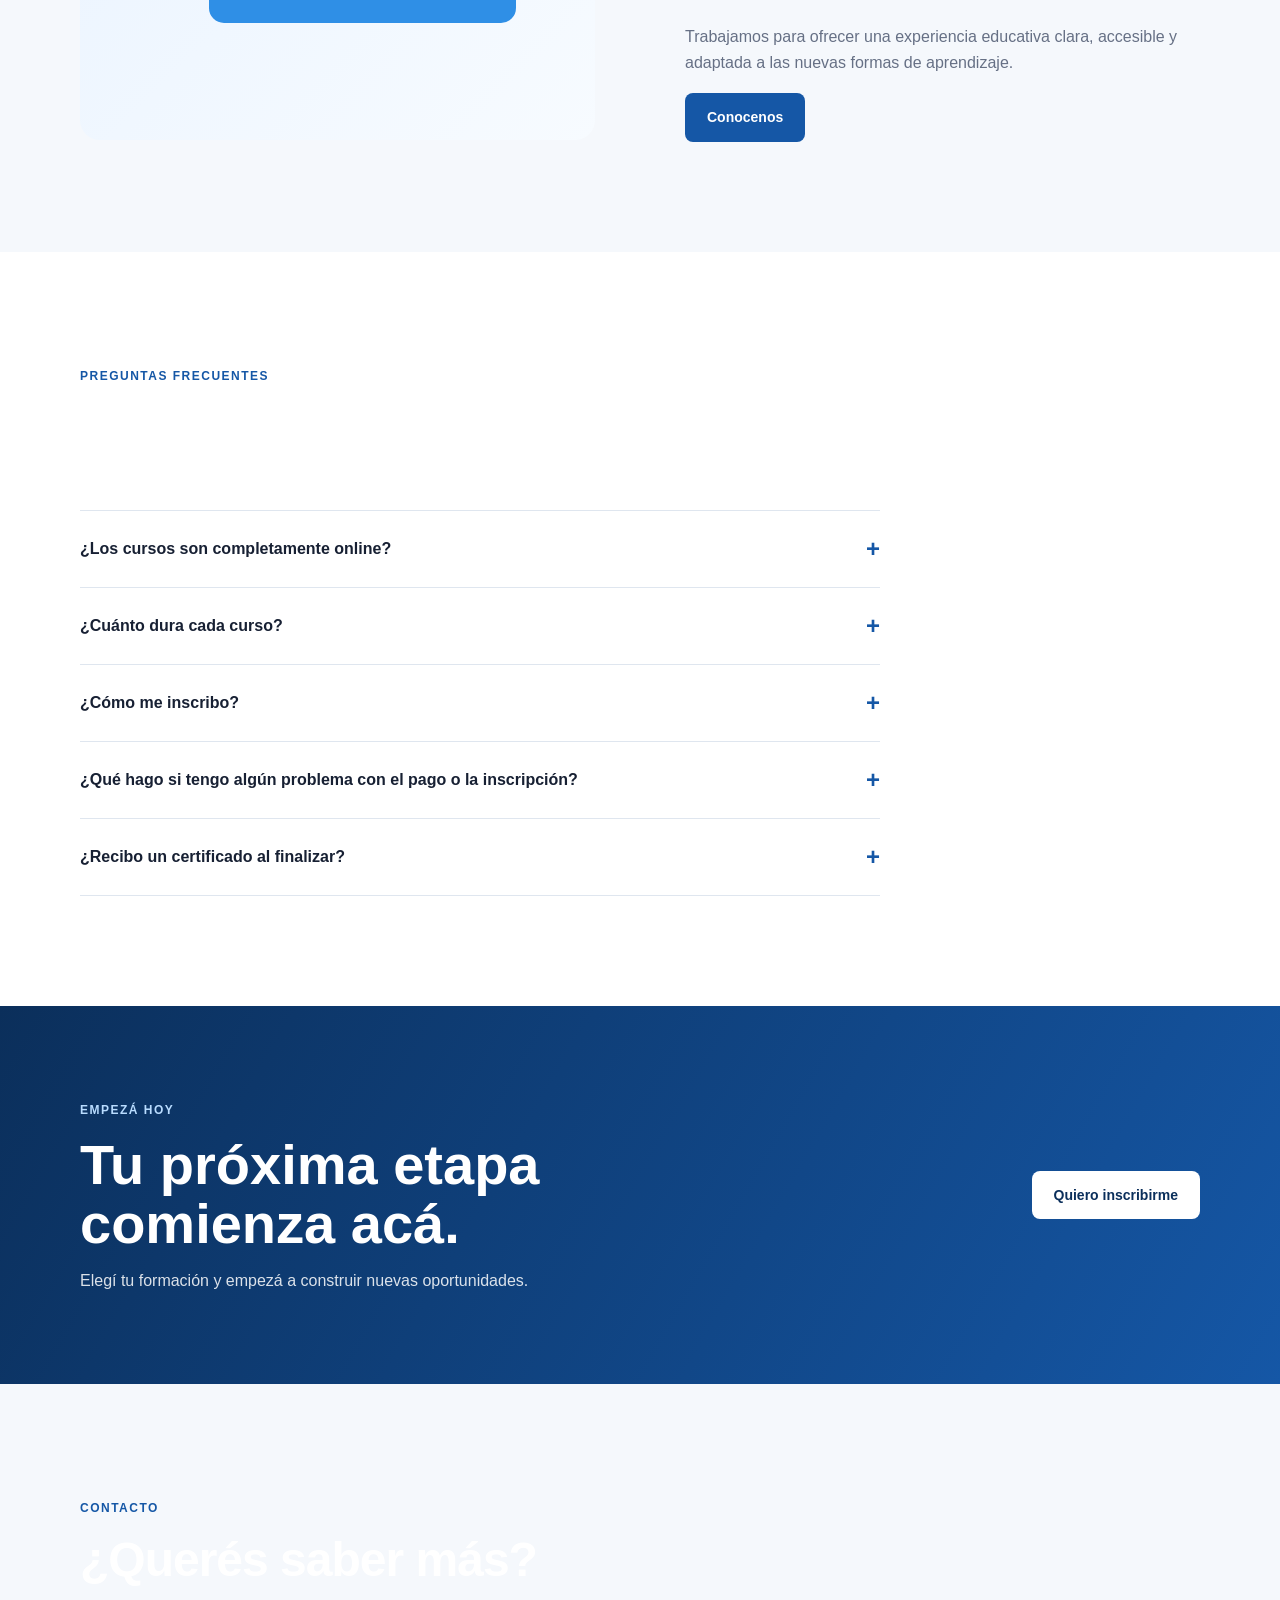
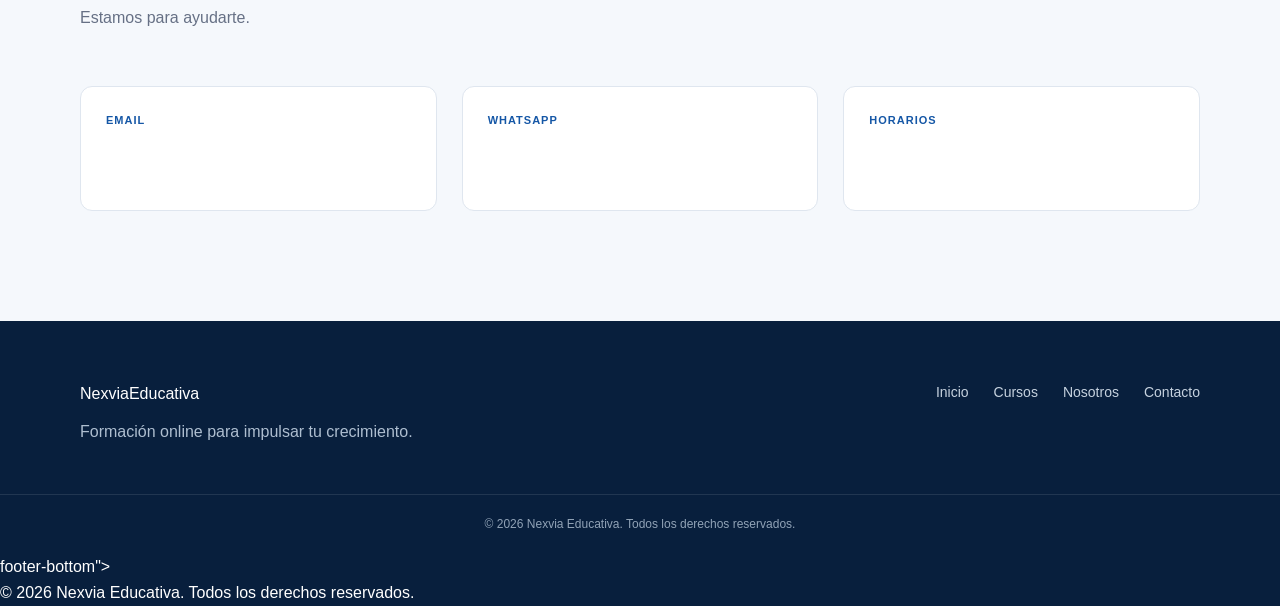
==== commit 54cee0dd: "Update index.html" ====
--- a/index.html
+++ b/index.html
@@ -1181,6 +1181,1431 @@
         </div>
 
 
+        <div class="<!DOCTYPE html>
+<html lang="es">
+
+<head>
+
+    <!-- =========================================================
+         CONFIGURACIÓN GENERAL
+         ========================================================= -->
+
+    <meta charset="UTF-8">
+
+    <!-- Hace que la página se adapte correctamente a celulares -->
+    <meta name="viewport" content="width=device-width, initial-scale=1.0">
+
+    <!-- =========================================================
+         TÍTULO DE LA PÁGINA
+         Este texto aparece en la pestaña del navegador.
+         CAMBIAR ACÁ si querés modificar el nombre.
+         ========================================================= -->
+
+    <title>Cursos Online | Formación Profesional</title>
+
+    <!-- Conectamos nuestro archivo de diseño CSS -->
+    <link rel="stylesheet" href="estilos.css">
+    <link rel="stylesheet" href="novedades.css">
+
+    <!-- Rediseño de portada Nexvia: composición editorial para escritorio. -->
+    <style id="nexvia-hero-editorial">
+      .hero-visual-modern,
+      .hero-highlights { display: none; }
+
+      @media (min-width: 951px) {
+        .hero {
+          position: relative;
+          overflow: hidden;
+          min-height: 0 !important;
+          padding: 0 !important;
+          background:
+            radial-gradient(ellipse at 86% 28%, rgba(47,143,230,.12) 0%, rgba(47,143,230,0) 36%),
+            linear-gradient(115deg, #ffffff 0%, #f9fbff 57%, #edf5ff 100%);
+        }
+        .hero .hero-contenido--redisenado {
+          width: min(1200px, 92%);
+          max-width: 1200px;
+          min-height: 0;
+          height: auto;
+          margin: 0 auto;
+          padding: clamp(38px, 4.2vw, 58px) 0 26px;
+          display: grid;
+          grid-template-columns: minmax(0, 1.03fr) minmax(390px, .97fr);
+          grid-template-areas: "copy visual" "stats stats";
+          align-items: center;
+          column-gap: clamp(36px, 4.5vw, 70px);
+          row-gap: clamp(18px, 2vw, 28px);
+        }
+        .hero .hero-texto {
+          grid-area: copy;
+          position: relative;
+          z-index: 2;
+          width: 100%;
+          max-width: 660px;
+          min-width: 0;
+          margin: 0;
+          transform: none;
+        }
+        .hero .hero-texto > .etiqueta { margin-bottom: 14px; }
+        .hero .hero-texto h1 {
+          max-width: 660px;
+          margin: 10px 0 20px;
+          font-size: clamp(49px, 4.25vw, 65px);
+          line-height: 1.035;
+          letter-spacing: -2.15px;
+          text-wrap: balance;
+        }
+        .hero .hero-texto h1 span { display: block; }
+        .hero .hero-texto > p {
+          max-width: 560px;
+          margin: 0;
+          color: #536780;
+          font-size: clamp(16px, 1.25vw, 18px);
+          line-height: 1.72;
+        }
+        .hero .hero-botones {
+          display: flex;
+          flex-wrap: wrap;
+          align-items: center;
+          gap: 12px;
+          margin-top: 27px;
+        }
+        .hero .hero-visual--mobile { display: none !important; }
+        .hero .hero-visual-modern {
+          grid-area: visual;
+          display: flex;
+          flex-direction: column;
+          align-items: flex-end;
+          justify-content: center;
+          position: relative;
+          width: 100%;
+          min-width: 0;
+          margin: 0;
+          padding: 0;
+          transform: none;
+        }
+        .hero .hero-visual-modern__stage {
+          position: relative;
+          width: 100%;
+          max-width: 570px;
+          height: clamp(330px, 32vw, 440px);
+          display: flex;
+          align-items: center;
+          justify-content: center;
+          isolation: isolate;
+        }
+        .hero .hero-visual-modern__shape {
+          position: absolute;
+          z-index: -1;
+          inset: 4% 1% 5% 5%;
+          border-radius: 39% 22% 38% 23% / 28% 25% 35% 39%;
+          background: linear-gradient(145deg, #d9eaff 0%, #eef5ff 55%, #c8e1ff 100%);
+          transform: rotate(2.5deg);
+        }
+        .hero .hero-visual-modern__stage::before {
+          content: "";
+          position: absolute;
+          width: 76%;
+          height: 76%;
+          right: 5%;
+          top: 9%;
+          border-radius: 50%;
+          background: rgba(255,255,255,.64);
+          filter: blur(1px);
+          z-index: -1;
+        }
+        .hero .hero-visual-modern__stage > img {
+          display: block;
+          position: relative;
+          z-index: 1;
+          width: 100%;
+          height: 100%;
+          max-width: 570px;
+          max-height: 440px;
+          object-fit: contain;
+          object-position: center bottom;
+          filter: drop-shadow(0 20px 24px rgba(11,47,91,.12));
+        }
+        .hero .hero-visual-modern__spark {
+          position: absolute;
+          z-index: 2;
+          width: 12px;
+          height: 12px;
+          border-radius: 4px;
+          background: #2f8fe6;
+          transform: rotate(45deg);
+          opacity: .8;
+        }
+        .hero .hero-visual-modern__spark--one { top: 12%; left: 11%; }
+        .hero .hero-visual-modern__spark--two { right: 7%; top: 27%; width: 8px; height: 8px; background: #1557a6; }
+        .hero .hero-visual-modern__badge {
+          position: absolute;
+          z-index: 3;
+          left: 1%;
+          bottom: 12%;
+          display: flex;
+          align-items: center;
+          gap: 9px;
+          padding: 11px 15px;
+          border: 1px solid rgba(255,255,255,.9);
+          border-radius: 14px;
+          background: rgba(255,255,255,.92);
+          box-shadow: 0 12px 28px rgba(11,47,91,.10);
+          backdrop-filter: blur(10px);
+        }
+        .hero .hero-visual-modern__badge span { color: #1557a6; font-size: 21px; line-height: 1; font-weight: 900; }
+        .hero .hero-visual-modern__badge small { color: #536780; font-size: 9px; line-height: 1.1; font-weight: 900; letter-spacing: 1.2px; }
+        .hero .hero-visual-modern__caption {
+          width: min(84%, 450px);
+          align-self: flex-end;
+          margin: -1px 1% 0 0;
+          padding: 1px 0 1px 18px;
+          border-left: 3px solid #2f8fe6;
+        }
+        .hero .hero-visual-modern__caption > span {
+          display: block;
+          margin-bottom: 7px;
+          color: #1557a6;
+          font-size: 10px;
+          font-weight: 900;
+          letter-spacing: 1.5px;
+        }
+        .hero .hero-visual-modern__caption h3 {
+          margin: 0 0 6px;
+          color: #0b2f5b;
+          font-size: clamp(19px, 1.65vw, 24px);
+          line-height: 1.2;
+          letter-spacing: -.35px;
+        }
+        .hero .hero-visual-modern__caption p {
+          margin: 0;
+          max-width: 420px;
+          color: #536780;
+          font-size: 13px;
+          line-height: 1.55;
+        }
+        .hero .hero-highlights {
+          grid-area: stats;
+          display: grid;
+          grid-template-columns: repeat(3, minmax(0, 1fr));
+          width: 100%;
+          padding: 20px 0 2px;
+          border-top: 1px solid rgba(21,87,166,.15);
+        }
+        .hero .hero-highlight {
+          display: flex;
+          flex-direction: row;
+          align-items: baseline;
+          justify-content: center;
+          gap: 9px;
+          padding: 4px 16px;
+          min-width: 0;
+        }
+        .hero .hero-highlight + .hero-highlight { border-left: 1px solid rgba(21,87,166,.13); }
+        .hero .hero-highlight strong { color: #0b2f5b; font-size: clamp(17px, 1.55vw, 21px); font-weight: 800; }
+        .hero .hero-highlight span { color: #667995; font-size: 13px; }
+        .nx-news-section--featured {
+          margin-top: 0 !important;
+          padding-top: clamp(58px, 6vw, 82px) !important;
+          padding-bottom: clamp(58px, 6vw, 82px) !important;
+          border-top: 1px solid rgba(21,87,166,.08);
+        }
+      }
+
+      @media (min-width: 951px) and (max-width: 1150px) {
+        .hero .hero-contenido--redisenado {
+          grid-template-columns: minmax(0, 1fr) minmax(340px, .9fr);
+          column-gap: 30px;
+        }
+        .hero .hero-texto h1 { font-size: clamp(46px, 4.35vw, 54px); letter-spacing: -1.7px; }
+        .hero .hero-visual-modern__stage { height: 350px; }
+        .hero .hero-visual-modern__caption { width: 90%; }
+      }
+
+      /* Diseño renovado también para tablet y celular */
+      @media (max-width: 950px) {
+        .hero {
+          position: relative;
+          overflow: hidden;
+          min-height: 0 !important;
+          padding: 0 !important;
+          background:
+            radial-gradient(ellipse at 90% 30%, rgba(47,143,230,.13) 0%, rgba(47,143,230,0) 42%),
+            linear-gradient(145deg, #ffffff 0%, #f7faff 62%, #edf5ff 100%);
+        }
+        .hero .hero-contenido--redisenado {
+          width: min(760px, 92%);
+          max-width: 760px;
+          min-height: 0;
+          height: auto;
+          margin: 0 auto;
+          padding: 38px 0 30px;
+          display: grid;
+          grid-template-columns: minmax(0, 1fr);
+          grid-template-areas: "copy" "visual" "stats";
+          align-items: start;
+          column-gap: 0;
+          row-gap: 22px;
+        }
+        .hero .hero-texto {
+          grid-area: copy;
+          position: relative;
+          z-index: 2;
+          width: 100%;
+          max-width: 720px;
+          min-width: 0;
+          margin: 0;
+          transform: none;
+        }
+        .hero .hero-texto > .etiqueta { display: inline-block; margin-bottom: 10px; }
+        .hero .hero-texto h1 {
+          max-width: 720px;
+          margin: 8px 0 15px;
+          font-size: clamp(43px, 6.4vw, 56px);
+          line-height: 1.035;
+          letter-spacing: -1.8px;
+          text-wrap: balance;
+        }
+        .hero .hero-texto h1 span { display: block; }
+        .hero .hero-texto > p {
+          max-width: 620px;
+          margin: 0;
+          color: #536780;
+          font-size: 16px;
+          line-height: 1.65;
+        }
+        .hero .hero-botones {
+          display: flex;
+          flex-wrap: wrap;
+          align-items: center;
+          gap: 10px;
+          margin-top: 22px;
+        }
+        .hero .hero-visual--mobile { display: none !important; }
+        .hero .hero-visual-modern {
+          grid-area: visual;
+          display: flex !important;
+          flex-direction: column;
+          align-items: center;
+          justify-content: center;
+          position: relative;
+          width: 100%;
+          min-width: 0;
+          margin: 0;
+          padding: 0;
+          transform: none;
+        }
+        .hero .hero-visual-modern__stage {
+          position: relative;
+          width: 100%;
+          max-width: 680px;
+          height: clamp(290px, 48vw, 390px);
+          display: flex;
+          align-items: center;
+          justify-content: center;
+          isolation: isolate;
+        }
+        .hero .hero-visual-modern__shape {
+          position: absolute;
+          z-index: -1;
+          inset: 4% 3% 5% 5%;
+          border-radius: 39% 22% 38% 23% / 28% 25% 35% 39%;
+          background: linear-gradient(145deg, #d9eaff 0%, #eef5ff 55%, #c8e1ff 100%);
+          transform: rotate(2deg);
+        }
+        .hero .hero-visual-modern__stage::before {
+          content: "";
+          position: absolute;
+          width: 76%;
+          height: 76%;
+          right: 7%;
+          top: 9%;
+          border-radius: 50%;
+          background: rgba(255,255,255,.64);
+          filter: blur(1px);
+          z-index: -1;
+        }
+        .hero .hero-visual-modern__stage > img {
+          display: block;
+          position: relative;
+          z-index: 1;
+          width: 100%;
+          height: 100%;
+          max-width: 680px;
+          max-height: 390px;
+          object-fit: contain;
+          object-position: center bottom;
+          filter: drop-shadow(0 16px 19px rgba(11,47,91,.12));
+        }
+        .hero .hero-visual-modern__spark {
+          position: absolute;
+          z-index: 2;
+          width: 10px;
+          height: 10px;
+          border-radius: 3px;
+          background: #2f8fe6;
+          transform: rotate(45deg);
+          opacity: .8;
+        }
+        .hero .hero-visual-modern__spark--one { top: 12%; left: 11%; }
+        .hero .hero-visual-modern__spark--two { right: 8%; top: 27%; width: 7px; height: 7px; background: #1557a6; }
+        .hero .hero-visual-modern__badge {
+          position: absolute;
+          z-index: 3;
+          left: 2%;
+          bottom: 9%;
+          display: flex;
+          align-items: center;
+          gap: 8px;
+          padding: 10px 13px;
+          border: 1px solid rgba(255,255,255,.9);
+          border-radius: 13px;
+          background: rgba(255,255,255,.93);
+          box-shadow: 0 10px 23px rgba(11,47,91,.10);
+          backdrop-filter: blur(10px);
+        }
+        .hero .hero-visual-modern__badge span { color: #1557a6; font-size: 20px; line-height: 1; font-weight: 900; }
+        .hero .hero-visual-modern__badge small { color: #536780; font-size: 9px; line-height: 1.1; font-weight: 900; letter-spacing: 1.1px; }
+        .hero .hero-visual-modern__caption {
+          width: min(100%, 620px);
+          align-self: stretch;
+          margin: 0;
+          padding: 2px 0 2px 16px;
+          border-left: 3px solid #2f8fe6;
+        }
+        .hero .hero-visual-modern__caption > span {
+          display: block;
+          margin-bottom: 6px;
+          color: #1557a6;
+          font-size: 10px;
+          font-weight: 900;
+          letter-spacing: 1.4px;
+        }
+        .hero .hero-visual-modern__caption h3 {
+          margin: 0 0 6px;
+          color: #0b2f5b;
+          font-size: clamp(20px, 3vw, 24px);
+          line-height: 1.2;
+          letter-spacing: -.35px;
+        }
+        .hero .hero-visual-modern__caption p {
+          margin: 0;
+          max-width: 580px;
+          color: #536780;
+          font-size: 14px;
+          line-height: 1.55;
+        }
+        .hero .hero-highlights {
+          grid-area: stats;
+          display: grid;
+          grid-template-columns: repeat(3, minmax(0, 1fr));
+          width: 100%;
+          padding: 17px 0 0;
+          border-top: 1px solid rgba(21,87,166,.15);
+        }
+        .hero .hero-highlight {
+          display: flex;
+          flex-direction: row;
+          align-items: baseline;
+          justify-content: center;
+          gap: 7px;
+          padding: 4px 8px;
+          min-width: 0;
+        }
+        .hero .hero-highlight + .hero-highlight { border-left: 1px solid rgba(21,87,166,.13); }
+        .hero .hero-highlight strong { color: #0b2f5b; font-size: clamp(15px, 2.5vw, 19px); font-weight: 800; }
+        .hero .hero-highlight span { color: #667995; font-size: 12px; }
+        .nx-news-section--featured {
+          margin-top: 0 !important;
+          padding-top: clamp(42px, 7vw, 62px) !important;
+          padding-bottom: clamp(42px, 7vw, 62px) !important;
+          border-top: 1px solid rgba(21,87,166,.08);
+        }
+      }
+
+      @media (max-width: 620px) {
+        .hero .hero-contenido--redisenado {
+          width: 90%;
+          padding: 27px 0 25px;
+          row-gap: 18px;
+        }
+        .hero .hero-texto > .etiqueta { margin-bottom: 8px; }
+        .hero .hero-texto h1 {
+          margin: 7px 0 13px;
+          font-size: clamp(34px, 8.8vw, 42px);
+          line-height: 1.055;
+          letter-spacing: -1.15px;
+        }
+        .hero .hero-texto > p { font-size: 15px; line-height: 1.58; }
+        .hero .hero-botones { gap: 9px; margin-top: 18px; }
+        .hero .hero-botones .boton { padding: 11px 14px; }
+        .hero .hero-visual-modern__stage {
+          width: 100%;
+          height: clamp(220px, 65vw, 285px);
+        }
+        .hero .hero-visual-modern__stage > img { max-height: 285px; }
+        .hero .hero-visual-modern__shape { inset: 5% 2% 4% 3%; }
+        .hero .hero-visual-modern__badge { left: 1%; bottom: 7%; padding: 8px 10px; gap: 6px; }
+        .hero .hero-visual-modern__badge span { font-size: 17px; }
+        .hero .hero-visual-modern__badge small { font-size: 8px; }
+        .hero .hero-visual-modern__caption { padding-left: 13px; }
+        .hero .hero-visual-modern__caption h3 { font-size: 20px; }
+        .hero .hero-visual-modern__caption p { font-size: 13px; }
+        .hero .hero-highlights { padding-top: 14px; }
+        .hero .hero-highlight {
+          flex-direction: column;
+          align-items: center;
+          gap: 3px;
+          padding: 3px 5px;
+          text-align: center;
+        }
+        .hero .hero-highlight strong { font-size: clamp(14px, 4.2vw, 17px); }
+        .hero .hero-highlight span { font-size: 10px; }
+        .nx-news-section--featured {
+          padding-top: 38px !important;
+          padding-bottom: 42px !important;
+        }
+      }
+      @media (prefers-reduced-motion: reduce) {
+        .hero * { scroll-behavior: auto !important; }
+      }
+    </style>
+
+
+</head>
+
+
+<body>
+
+
+    <!-- =========================================================
+         ENCABEZADO / NAVBAR
+         
+         Acá modificamos:
+         - Logo
+         - Nombre de la academia
+         - Opciones del menú
+         ========================================================= -->
+
+    <header class="encabezado">
+
+        <div class="contenedor navbar">
+
+            <!-- LOGO / NOMBRE -->
+            <a href="#" class="marca">
+
+    <img
+        src="imagenes/logo.png"
+        alt="Nexvia Educativa"
+        class="logo-nexvia"
+    >
+
+    <div class="marca-texto">
+
+        <strong>NEXVIA</strong>
+
+        <span>EDUCATIVA</span>
+
+    </div>
+
+</a>
+
+            <!-- MENÚ PRINCIPAL -->
+            <nav class="menu">
+
+    <a href="#inicio">Inicio</a>
+    <a href="#cursos">Cursos</a>
+    <a href="#nosotros">Nosotros</a>
+    <a href="#como-funciona">Cómo funciona</a>
+    <a href="#contacto">Contacto</a>
+    <a href="aula.html">Aula Virtual</a>
+
+    <div class="menu-certificacion">
+
+        <a href="#" class="certificacion-titulo">
+            Certificación
+        </a>
+
+        <div class="submenu-certificacion">
+
+            <a
+                href="https://script.google.com/macros/s/AKfycbwT2jCtlmuMioBQ3OiHVwd3HkvZxQJNFb7K9RXc2VLSuW6MkSRjdivCykrFlgeeyIMMaA/exec"
+                target="_blank"
+            >
+                Verifica tu certificado
+            </a>
+
+        </div>
+
+    </div>
+
+</nav>
+
+            <!-- BOTÓN DE INSCRIPCIÓN -->
+            <a href="#inscripcion" class="boton boton-nav">
+                Inscribirme
+            </a>
+
+            <!-- BOTÓN DEL MENÚ PARA CELULAR -->
+            <button class="menu-movil" aria-label="Abrir menú">
+                ☰
+            </button>
+
+        </div>
+
+    </header>
+
+
+
+    <!-- =========================================================
+         HERO / PORTADA PRINCIPAL
+         
+         Esta es la primera sección que verá el visitante.
+         
+         Acá podés modificar:
+         - Título principal
+         - Texto
+         - Botones
+         - Texto pequeño superior
+         ========================================================= -->
+
+    <main>
+
+        <section class="hero" id="inicio">
+            <div class="contenedor hero-contenido hero-contenido--redisenado">
+                <div class="hero-texto">
+                    <span class="etiqueta">FORMACIÓN ONLINE</span>
+                    <h1>Aprendé hoy.<span>Construí tu futuro.</span></h1>
+                    <p>
+                        Cursos online pensados para que puedas adquirir conocimientos,
+                        desarrollar nuevas habilidades y avanzar profesionalmente.
+                    </p>
+                    <div class="hero-botones">
+                        <a href="#cursos" class="boton boton-principal">Ver cursos</a>
+                        <a href="#como-funciona" class="boton boton-secundario">Cómo funciona</a>
+                    </div>
+                </div>
+
+                <!-- Portada para celular: conserva la presentación actual. -->
+                <div class="hero-visual hero-visual--mobile">
+                    <div class="tarjeta-hero">
+                        <div class="icono-hero">
+                            <img src="imagenes/Birrete.png" alt="Dos estudiantes celebrando su formación" loading="eager">
+                        </div>
+                        <span>FORMACIÓN PROFESIONAL</span>
+                        <h3>Aprendé desde cualquier lugar</h3>
+                        <p>Accedé a contenidos, clases y recursos desde cualquier dispositivo.</p>
+                        <div class="linea-hero"></div>
+                        <div class="datos-hero">
+                            <div><strong>100%</strong><span>Online</span></div>
+                            <div><strong>24/7</strong><span>Acceso</span></div>
+                            <div><strong>Consultas</strong><span>Guiadas</span></div>
+                        </div>
+                    </div>
+                </div>
+
+                <!-- Portada de escritorio: imagen protagonista, sin tarjeta grande. -->
+                <div class="hero-visual-modern" aria-label="Formación online de Nexvia Educativa">
+                    <div class="hero-visual-modern__stage">
+                        <div class="hero-visual-modern__shape" aria-hidden="true"></div>
+                        <div class="hero-visual-modern__spark hero-visual-modern__spark--one" aria-hidden="true"></div>
+                        <div class="hero-visual-modern__spark hero-visual-modern__spark--two" aria-hidden="true"></div>
+                        <img src="imagenes/Birrete.png" alt="Dos estudiantes con birretes y materiales de estudio" loading="eager">
+                        <div class="hero-visual-modern__badge"><span>100%</span><small>ONLINE</small></div>
+                    </div>
+                    <div class="hero-visual-modern__caption">
+                        <span>FORMACIÓN PROFESIONAL</span>
+                        <h3>Aprendé desde cualquier lugar</h3>
+                        <p>Accedé a contenidos, clases y recursos desde cualquier dispositivo.</p>
+                    </div>
+                </div>
+
+                <!-- Beneficios en una franja independiente, fuera de la tarjeta. -->
+                <div class="hero-highlights" aria-label="Ventajas de estudiar en Nexvia">
+                    <div class="hero-highlight"><strong>100%</strong><span>Online</span></div>
+                    <div class="hero-highlight"><strong>24/7</strong><span>Acceso</span></div>
+                    <div class="hero-highlight"><strong>Consultas</strong><span>Guiadas</span></div>
+                </div>
+            </div>
+        </section>
+
+
+        <!-- =====================================================
+             SECCIÓN DE CURSOS
+             
+             Acá agregamos, quitamos o modificamos cursos.
+             
+             Para agregar otro curso:
+             copiá una tarjeta .curso-card y modificá su contenido.
+             ===================================================== -->
+
+        <!-- =====================================================
+             NOVEDADES DE NEXVIA — CARRUSEL PROMOCIONAL
+             Las publicaciones se administran desde Administración > Novedades.
+             ===================================================== -->
+        <section class="nx-news-section nx-news-section--featured" aria-labelledby="nx-news-main-title">
+            <div class="nx-news-layout">
+                <div class="nx-news-intro">
+                    <span class="nx-news-kicker">NEXVIA · NOVEDADES</span>
+                    <h2 id="nx-news-main-title">Ideas, eventos y nuevas oportunidades.</h2>
+                    <p>Conocé las novedades de Nexvia Educativa: próximas propuestas, eventos y noticias para seguir aprendiendo.</p>
+                    <div class="nx-news-ornament">Formación que abre caminos</div>
+                </div>
+                <div class="nx-news-carousel" data-nx-news-carousel data-variant="featured" aria-label="Novedades de Nexvia Educativa"></div>
+            </div>
+        </section>
+
+        <section class="seccion cursos" id="cursos">
+
+            <div class="contenedor">
+
+                <!-- ENCABEZADO DE SECCIÓN -->
+                <div class="encabezado-seccion">
+
+                    <span class="etiqueta">
+                        NUESTROS CURSOS
+                    </span>
+
+                    <h2>
+                        Elegí tu próxima formación
+                    </h2>
+
+                    <p>
+                        Encontrá cursos diseñados para ayudarte
+                        a desarrollar conocimientos y habilidades.
+                    </p>
+
+                </div>
+
+
+                <!-- GRILLA DE CURSOS -->
+                <div class="cursos-grid">
+
+
+                    <!-- ==============================
+                         CURSO 1
+                         ============================== -->
+
+                    <article class="curso-card">
+
+                        <div class="curso-imagen curso-electricidad">
+
+    <img
+        src="Cursos/Electricidad/Imagenes/logo-rayo.png"
+        alt="Electricidad Domiciliaria"
+    >
+
+    <span>
+        CURSO ONLINE
+    </span>
+
+</div>
+
+                        <div class="curso-contenido">
+
+    <span class="inscripciones-abiertas">
+        Inscripciones Abiertas
+    </span>
+
+    <span class="curso-categoria">
+        Formación profesional
+    </span>
+
+                            <h3>
+                                Electricidad Domiciliaria
+                            </h3>
+
+                            <p>
+                                Aprendé a realizar instalaciones 
+                                eléctricas domiciliarias de forma 
+                                segura y práctica, utilizando 
+                                herramientas y aplicando buenas 
+                                técnicas de trabajo.
+
+                            </p>
+
+                            <div class="curso-info">
+
+                                <span>⏱ 9 semanas</span>
+                                <span>💻 Online</span>
+
+                            </div>
+
+                            <a href="Cursos/Electricidad/curso-electricidad.html" class="curso-link">
+                                Ver curso →
+                            </a>
+
+                        </div>
+
+                    </article>
+
+
+
+                    <!-- ==============================
+                         CURSO 2
+                         ============================== -->
+
+                    <article class="curso-card">
+
+                        <div class="curso-imagen curso-higiene">
+
+    <img
+        src="imagenes/logo-casco.png"
+        alt="Higiene y Seguridad: Sistema de Riesgos del Trabajo"
+    >
+
+    <span>
+        CURSO ONLINE
+    </span>
+
+</div>
+
+                        <div class="curso-contenido">
+
+<span class="inscripciones-abiertas">
+        Inscripciones Abiertas
+    </span>
+
+                            <span class="curso-categoria">
+                                Formación profesional
+                            </span>
+
+                            <h3>
+                                Higiene y Seguridad: Sistema de Riesgos del Trabajo
+                            </h3>
+
+                            <p>
+                                Conocé el Sistema de Riesgos 
+                                del Trabajo, sus normas y
+                                 principales obligaciones,
+                                aprendiendo a identificar
+                                riesgos y prevenir accidentes
+                                en el ámbito laboral.
+
+                            </p>
+
+                            <div class="curso-info">
+
+                                <span>⏱ 9 semanas</span>
+                                <span>💻 Online</span>
+
+                            </div>
+
+                            <a href="Cursos/HyS/curso-hys.html" class="curso-link">
+                                Ver curso →
+                            </a>
+
+                        </div>
+
+                    </article>
+
+
+                </div>
+
+            </div>
+
+        </section>
+
+
+
+        <!-- =========================================================
+             SECCIÓN DE BENEFICIOS
+             
+             Acá explicamos por qué elegir nuestra plataforma.
+             ========================================================= -->
+
+        <section class="seccion beneficios">
+
+            <div class="contenedor">
+
+                <div class="encabezado-seccion">
+
+                    <span class="etiqueta">
+                        ¿POR QUÉ ELEGIRNOS?
+                    </span>
+
+                    <h2>
+                        Formación pensada para vos
+                    </h2>
+
+                </div>
+
+
+                <div class="beneficios-grid">
+
+
+                    <!-- BENEFICIO 1 -->
+
+                    <div class="beneficio">
+
+                        <div class="beneficio-icono">
+                            ✓
+                        </div>
+
+                        <h3>
+                            100% Online
+                        </h3>
+
+                        <p>
+                            Estudiá desde donde y cuando
+                             quieras.
+                            La formación está pensada 
+                            para que puedas organizar tus
+                             tiempos.
+                        </p>
+
+                    </div>
+
+
+                    <!-- BENEFICIO 2 -->
+
+                    <div class="beneficio">
+
+                        <div class="beneficio-icono">
+                            ★
+                        </div>
+
+                        <h3>
+                            Profesionales capacitados
+                        </h3>
+
+                        <p>
+                            Contamos con profesionales con 
+                            experiencia y conocimientos para 
+                            brindarte una formación de calidad.
+                        </p>
+
+                    </div>
+
+
+                    <!-- BENEFICIO 3 -->
+
+                    <div class="beneficio">
+
+                        <div class="beneficio-icono">
+                            ✓
+                        </div>
+
+                        <h3>
+                            Acompañamiento
+                        </h3>
+
+                        <p>
+                            Te acompañamos durante todo el proceso
+                            de formación a través del aula virtual.
+                        </p>
+
+                    </div>
+
+
+                    <!-- BENEFICIO 4 -->
+
+                    <div class="beneficio">
+
+                        <div class="beneficio-icono">
+                            +
+                        </div>
+
+                        <h3>
+                            Crecimiento profesional
+                        </h3>
+
+                        <p>
+                            Incorporá herramientas y conocimientos
+                            que podés aplicar en tu desarrollo 
+                            personal y profesional.
+                        </p>
+
+                    </div>
+
+
+                </div>
+
+            </div>
+
+        </section>
+
+
+
+        <!-- =========================================================
+             SECCIÓN "CÓMO FUNCIONA"
+             ========================================================= -->
+
+        <section class="seccion como-funciona" id="como-funciona">
+
+            <div class="contenedor">
+
+                <div class="encabezado-seccion">
+
+                    <span class="etiqueta">
+                        PASO A PASO
+                    </span>
+
+                    <h2>
+                        Empezar es simple
+                    </h2>
+
+                </div>
+
+
+                <div class="pasos">
+
+
+                    <!-- PASO 1 -->
+
+                    <div class="paso">
+
+                        <span class="numero-paso">
+                            01
+                        </span>
+
+                        <h3>
+                            Elegí tu curso
+                        </h3>
+
+                        <p>
+                            Conocé la propuesta y elegí la formación
+                            que mejor se adapte a tus objetivos.
+                        </p>
+
+                    </div>
+
+
+                    <!-- PASO 2 -->
+
+                    <div class="paso">
+
+                        <span class="numero-paso">
+                            02
+                        </span>
+
+                        <h3>
+                            Completá la inscripción
+                        </h3>
+
+                        <p>
+                            Completá el formulario con tus datos
+                            para comenzar el proceso y aboná el pago
+                            único del Curso que querés hacer.
+                        </p>
+
+                    </div>
+
+
+                    <!-- PASO 3 -->
+
+                    <div class="paso">
+
+                        <span class="numero-paso">
+                            03
+                        </span>
+
+                        <h3>
+                            Comenzá a estudiar
+                        </h3>
+
+                        <p>
+                            Una vez confirmado tu pago,
+                            recibirás información al correo
+                            electrónico proporcionado con la
+                            información del curso y tendrás
+                             acceso al aula virtual.
+                        </p>
+
+                    </div>
+
+
+                </div>
+
+            </div>
+
+        </section>
+
+
+
+        <!-- =========================================================
+             SECCIÓN NOSOTROS
+             
+             Acá podemos contar quiénes somos y qué diferencia
+             nuestra propuesta.
+             ========================================================= -->
+
+        <section class="seccion nosotros" id="nosotros">
+
+            <div class="contenedor nosotros-grid">
+
+                <div class="nosotros-visual">
+
+                    <div class="cuadro-decorativo">
+
+                        <span>
+                            FORMACIÓN
+                        </span>
+
+                        <strong>
+                            PROFESIONAL
+                        </strong>
+
+                    </div>
+
+                </div>
+
+
+                <div class="nosotros-texto">
+
+                    <span class="etiqueta">
+                        SOBRE NOSOTROS
+                    </span>
+
+                    <h2>
+                        Educación que abre nuevas posibilidades
+                    </h2>
+
+                    <p>Somos un grupo de profesionales con
+                        experiencia que decidió transformar sus 
+                        conocimientos en formación.
+                        </p>
+
+                       <p> Nuestra propuesta nace con el objetivo de
+                        acercar formación profesional de calidad
+                        a personas que buscan aprender nuevas
+                        habilidades o crecer laboralmente.
+                    </p>
+
+                    <p>
+                        Trabajamos para ofrecer una experiencia
+                        educativa clara, accesible y adaptada
+                        a las nuevas formas de aprendizaje.
+                    </p>
+
+                    <a href="#contacto" class="boton boton-principal">
+                        Conocenos
+                    </a>
+
+                </div>
+
+            </div>
+
+        </section>
+
+
+
+        <!-- =========================================================
+             PREGUNTAS FRECUENTES / FAQ
+             
+             Las preguntas se abren mediante JavaScript.
+             ========================================================= -->
+
+        <section class="seccion faq">
+
+            <div class="contenedor">
+
+                <div class="encabezado-seccion">
+
+                    <span class="etiqueta">
+                        PREGUNTAS FRECUENTES
+                    </span>
+
+                    <h2>
+                        ¿Tenés alguna duda?
+                    </h2>
+
+                </div>
+
+
+                <div class="faq-lista">
+
+
+                    <!-- PREGUNTA 1 -->
+
+                    <div class="faq-item">
+
+                        <button class="faq-pregunta">
+
+                            <span>
+                                ¿Los cursos son completamente online?
+                            </span>
+
+                            <span class="faq-icono">
+                                +
+                            </span>
+
+                        </button>
+
+                        <div class="faq-respuesta">
+
+                            <p>
+                                Sí. La formación se realiza mediante
+                                nuestra plataforma virtual.
+                            </p>
+
+                        </div>
+
+                    </div>
+
+
+                    <!-- PREGUNTA 2 -->
+
+                    <div class="faq-item">
+
+                        <button class="faq-pregunta">
+
+                            <span>
+                                ¿Cuánto dura cada curso?
+                            </span>
+
+                            <span class="faq-icono">
+                                +
+                            </span>
+
+                        </button>
+
+                        <div class="faq-respuesta">
+
+                            <p>
+                                La duración depende de cada propuesta.
+                                En la descripción de cada curso
+                                encontrarás toda la información.
+                            </p>
+
+                        </div>
+
+                    </div>
+
+
+                    <!-- PREGUNTA 3 -->
+
+                    <div class="faq-item">
+
+                        <button class="faq-pregunta">
+
+                            <span>
+                                ¿Cómo me inscribo?
+                            </span>
+
+                            <span class="faq-icono">
+                                +
+                            </span>
+
+                        </button>
+
+                        <div class="faq-respuesta">
+
+                            <p>
+                                Podés comenzar completando nuestro
+                                formulario de inscripción.
+                            </p>
+
+                        </div>
+
+                    </div>
+
+                                        <!-- PREGUNTA 4 -->
+
+                    <div class="faq-item">
+
+                        <button class="faq-pregunta">
+
+                            <span>
+                                ¿Qué hago si tengo algún problema con el pago o la inscripción?
+                            </span>
+
+                            <span class="faq-icono">
+                                +
+                            </span>
+
+                        </button>
+
+                        <div class="faq-respuesta">
+
+                            <p>
+                                Si tenés algún inconveniente con el proceso de inscripción o con el pago, podés comunicarte con nosotros a través de nuestros canales de atención.
+Correo: nexviaeducativa@gmail.com
+WhatsApp: +54 9 376 539-7131
+Estaremos disponibles para ayudarte y resolver tu consulta.
+                            </p>
+
+                        </div>
+
+                    </div>
+
+                    <!-- PREGUNTA 5 -->
+
+                    <div class="faq-item">
+
+                        <button class="faq-pregunta">
+
+                            <span>
+                                ¿Recibo un certificado al finalizar?
+                            </span>
+
+                            <span class="faq-icono">
+                                +
+                            </span>
+
+                        </button>
+
+                        <div class="faq-respuesta">
+
+                            <p>
+                                Sí. Al completar los requisitos establecidos para el curso, 
+                                recibirás un certificado de finalización emitido por Nexvia Educativa.
+Este certificado acredita la realización y finalización del curso, pero no constituye un título oficial
+ ni cuenta con validez nacional o estatal.
+                            </p>
+
+                        </div>
+
+                    </div>
+
+                </div>
+
+            </div>
+
+        </section>
+
+
+
+        <!-- =========================================================
+             LLAMADO A LA ACCIÓN / INSCRIPCIÓN
+             
+             Esta es una de las secciones más importantes.
+             ========================================================= -->
+
+        <section class="inscripcion" id="inscripcion">
+
+            <div class="contenedor inscripcion-contenido">
+
+                <div>
+
+                    <span class="etiqueta etiqueta-clara">
+                        EMPEZÁ HOY
+                    </span>
+
+                    <h2>
+                        Tu próxima etapa comienza acá.
+                    </h2>
+
+                    <p>
+                        Elegí tu formación y empezá a construir
+                        nuevas oportunidades.
+                    </p>
+
+                </div>
+
+                <!-- ESTE BOTÓN MÁS ADELANTE LO CONECTAREMOS
+                     CON EL FORMULARIO REAL DE INSCRIPCIÓN -->
+
+                <a href="#contacto" class="boton boton-blanco">
+                    Quiero inscribirme
+                </a>
+
+            </div>
+
+        </section>
+
+
+
+        <!-- =========================================================
+             CONTACTO
+             ========================================================= -->
+
+        <section class="seccion contacto" id="contacto">
+
+            <div class="contenedor">
+
+                <div class="encabezado-seccion">
+
+                    <span class="etiqueta">
+                        CONTACTO
+                    </span>
+
+                    <h2>
+                        ¿Querés saber más?
+                    </h2>
+
+                    <p>
+                        Estamos para ayudarte.
+                    </p>
+
+                </div>
+
+
+                <div class="contacto-datos">
+
+                    <div>
+                        <span>EMAIL</span>
+                        <strong>
+                            nexviaeducativa@gmail.com
+                        </strong>
+                    </div>
+
+                    <div>
+                        <span>WHATSAPP</span>
+                        <strong>
+                            +54 9 376 539-7131
+                        </strong>
+                    </div>
+
+                    <div>
+                        <span>HORARIOS</span>
+                        <strong>
+                            Lunes a viernes
+                            <p>
+                        08:00am a 20:00pm
+                    </p>
+                        </strong>
+                    </div>
+
+                </div>
+
+            </div>
+
+        </section>
+
+
+    </main>
+
+
+
+    <!-- =========================================================
+         FOOTER / PIE DE PÁGINA
+         
+         Acá modificamos:
+         - Nombre
+         - Redes sociales
+         - Información legal
+         ========================================================= -->
+
+    <footer class="footer">
+
+        <div class="contenedor footer-contenido">
+
+            <div>
+
+                <a href="#" class="logo logo-footer">
+                    Nexvia<span>Educativa</span>
+                </a>
+
+                <p>
+                    Formación online para impulsar tu crecimiento.
+                </p>
+
+            </div>
+
+
+            <div class="footer-links">
+
+                <a href="#inicio">Inicio</a>
+                <a href="#cursos">Cursos</a>
+                <a href="#nosotros">Nosotros</a>
+                <a href="#contacto">Contacto</a>
+
+            </div>
+
+        </div>
+
+
         <div class="footer-bottom">
 
             <p>
@@ -1212,3 +2637,34 @@
 </body>
 
 </html>
+footer-bottom">
+
+            <p>
+                © 2026 Nexvia Educativa. Todos los derechos reservados.
+            </p>
+
+        </div>
+
+    </footer>
+
+
+
+    <!-- BOTÓN FLOTANTE DE WHATSAPP -->
+<a
+  href="https://wa.me/5493765397131"
+  class="whatsapp-float"
+  target="_blank"
+  rel="noopener noreferrer"
+  aria-label="Contactar por WhatsApp"
+>
+  <svg viewBox="0 0 24 24" aria-hidden="true">
+    <path d="M12.04 2C6.51 2 2 6.5 2 12.03c0 1.77.46 3.5 1.34 5.02L2 22l5.1-1.33a10.02 10.02 0 0 0 4.93 1.29h.01c5.53 0 10.02-4.5 10.02-10.02C22.06 6.5 17.57 2 12.04 2Zm0 18.27h-.01a8.28 8.28 0 0 1-4.22-1.16l-.3-.18-3.03.79.81-2.95-.2-.3a8.29 8.29 0 1 1 6.95 3.8Zm4.55-6.23c-.25-.13-1.47-.73-1.7-.81-.23-.08-.39-.13-.56.13-.16.25-.64.81-.78.97-.14.17-.29.19-.54.06-.25-.13-1.05-.39-2-1.24-.74-.66-1.24-1.47-1.39-1.72-.14-.25-.02-.39.11-.52.12-.12.25-.29.37-.43.12-.15.16-.25.24-.42.08-.17.04-.31-.02-.43-.06-.13-.56-1.35-.77-1.85-.2-.49-.4-.42-.56-.43h-.48c-.17 0-.43.06-.66.31-.23.25-.87.85-.87 2.07s.89 2.4 1.02 2.57c.13.17 1.76 2.69 4.27 3.77.6.26 1.07.42 1.44.54.61.19 1.17.16 1.61.1.49-.07 1.47-.6 1.68-1.18.21-.58.21-1.08.14-1.18-.06-.1-.23-.16-.48-.29Z"/>
+  </svg>
+</a>
+
+<script src="script.js"></script>
+<script src="novedades.js" defer></script>
+
+</body>
+
+</html>
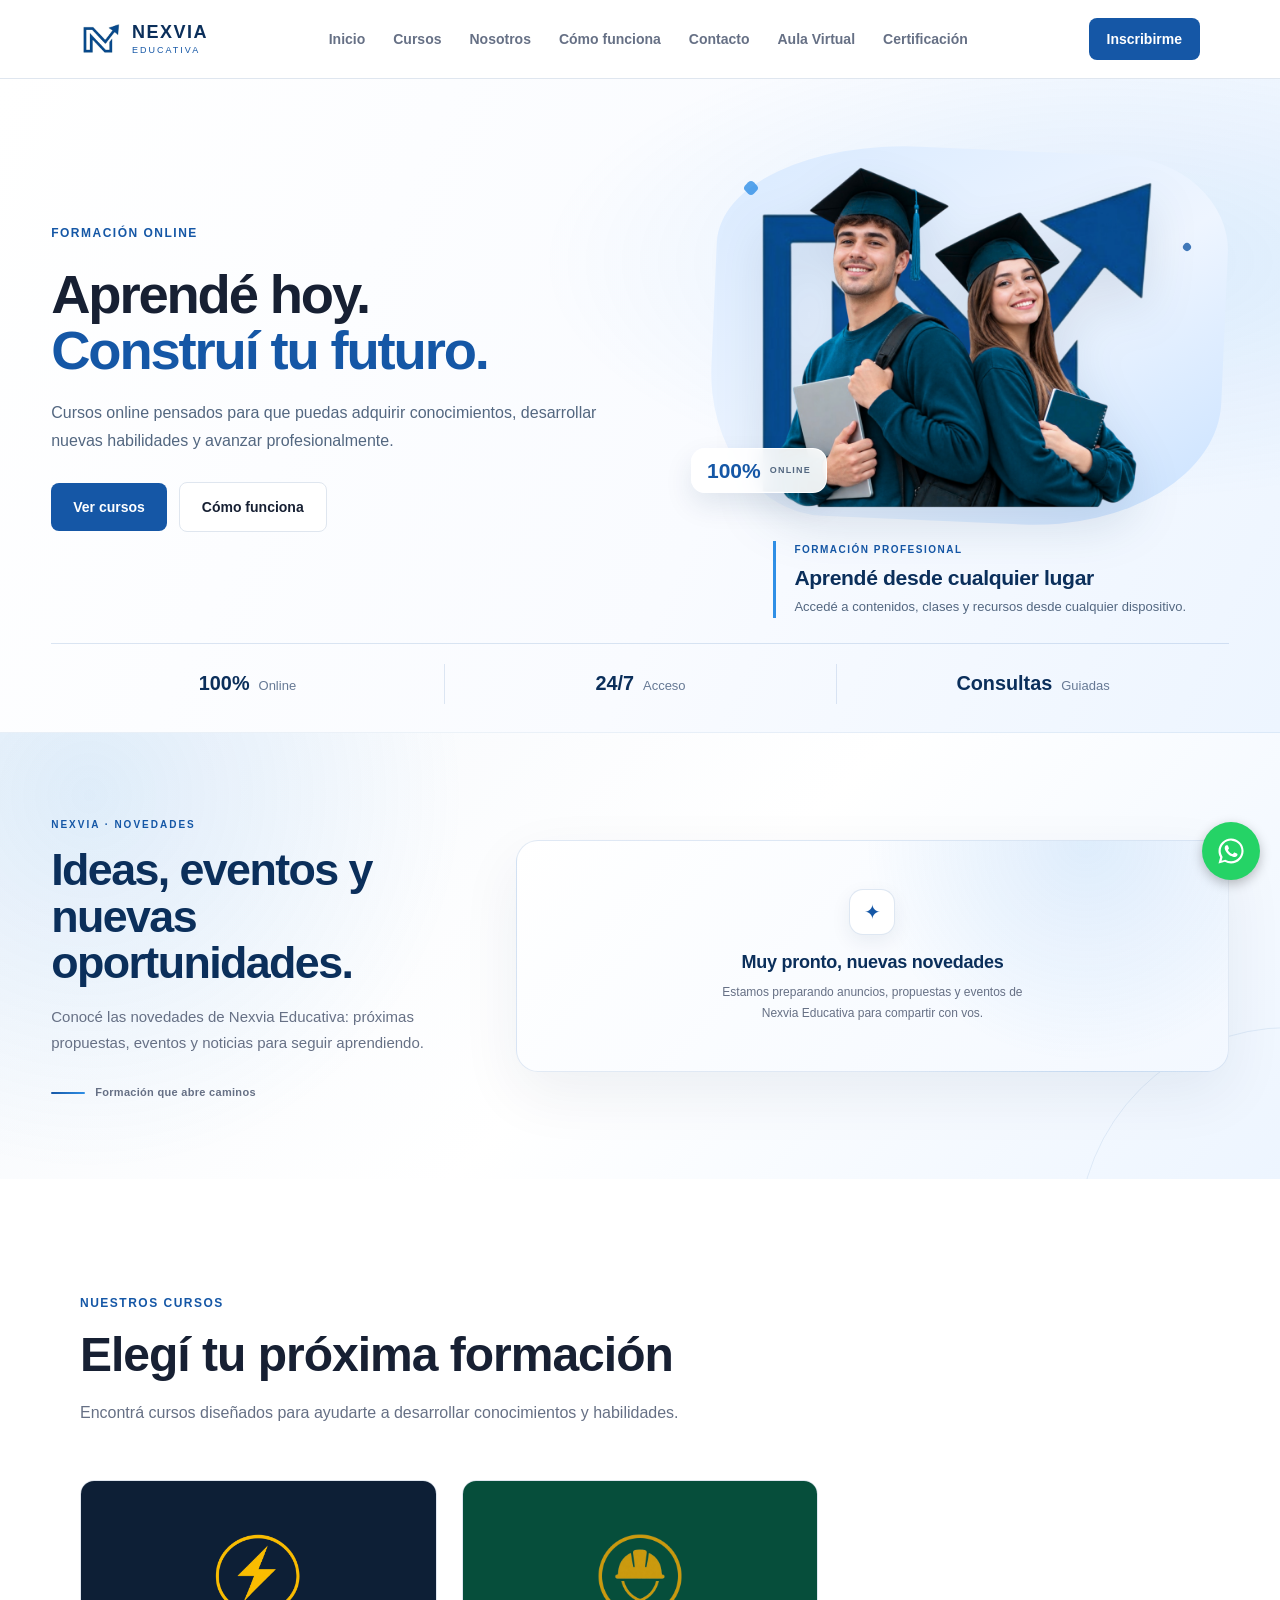
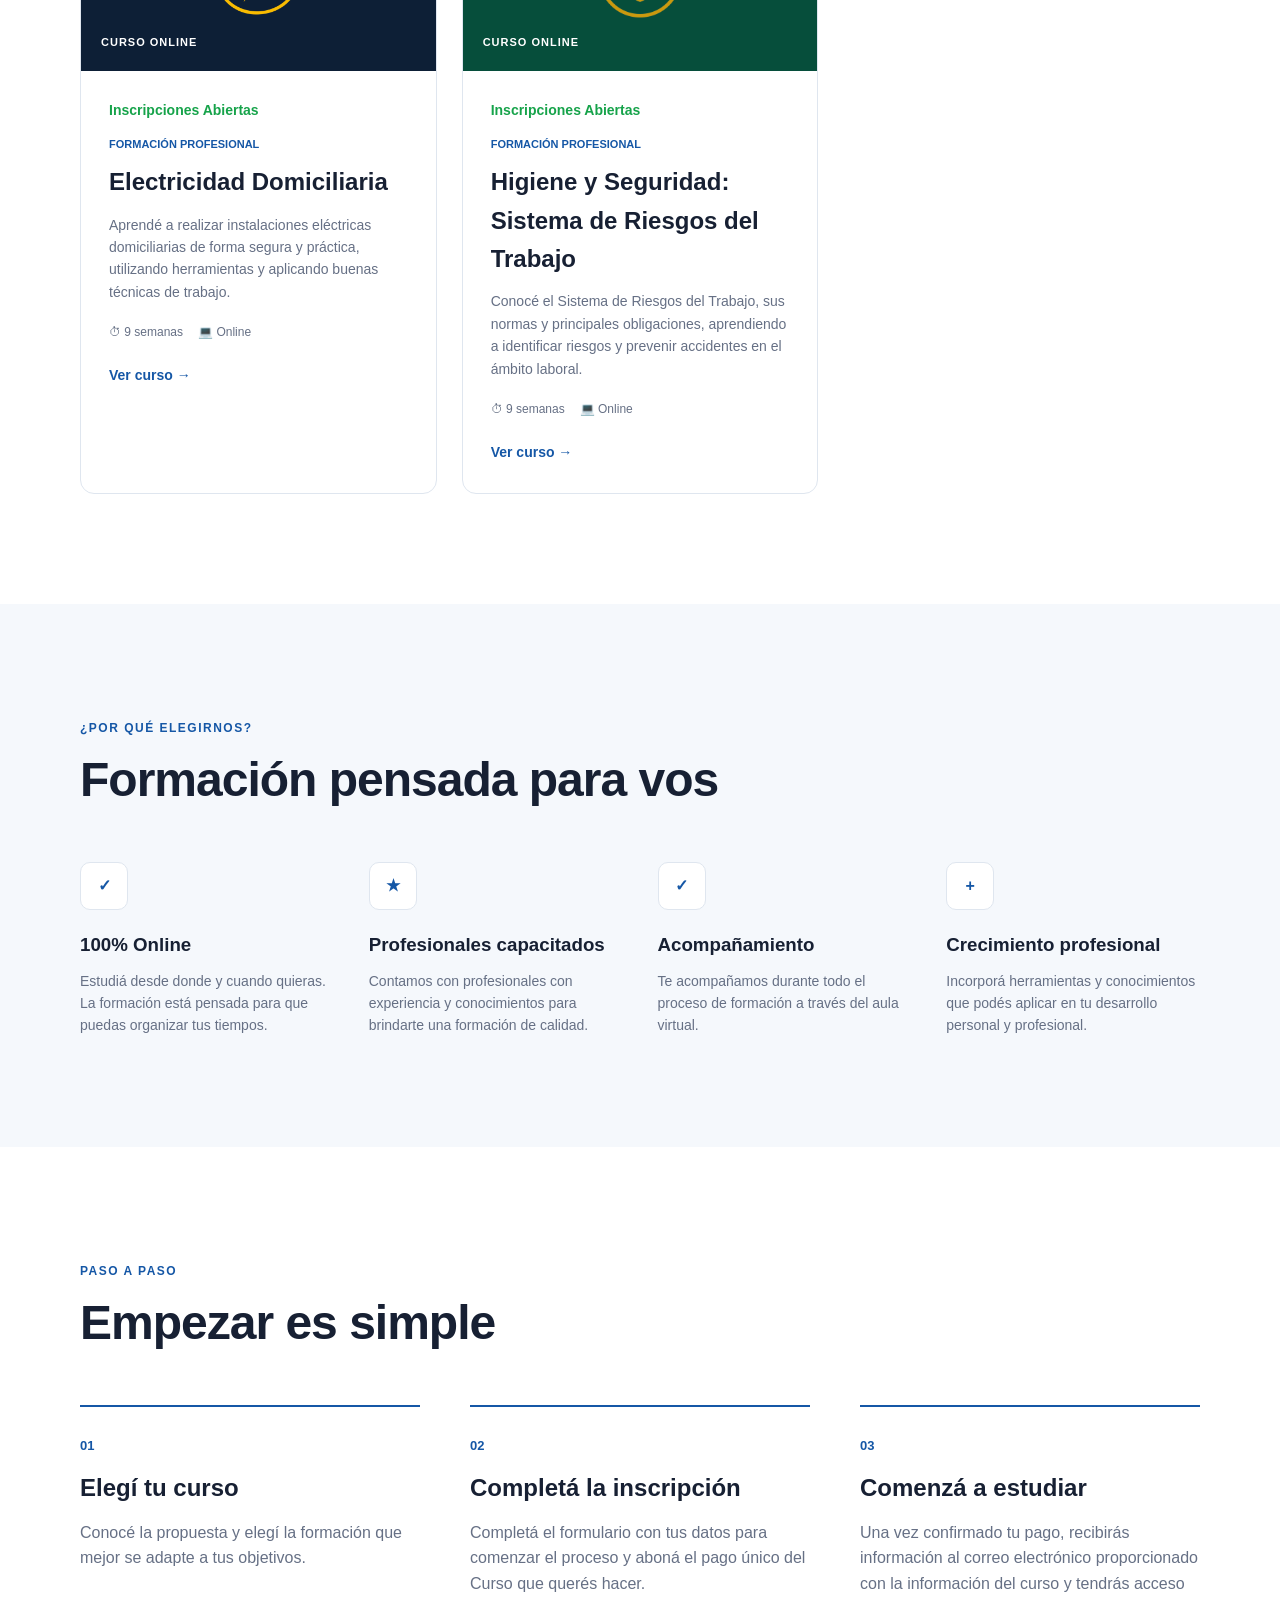
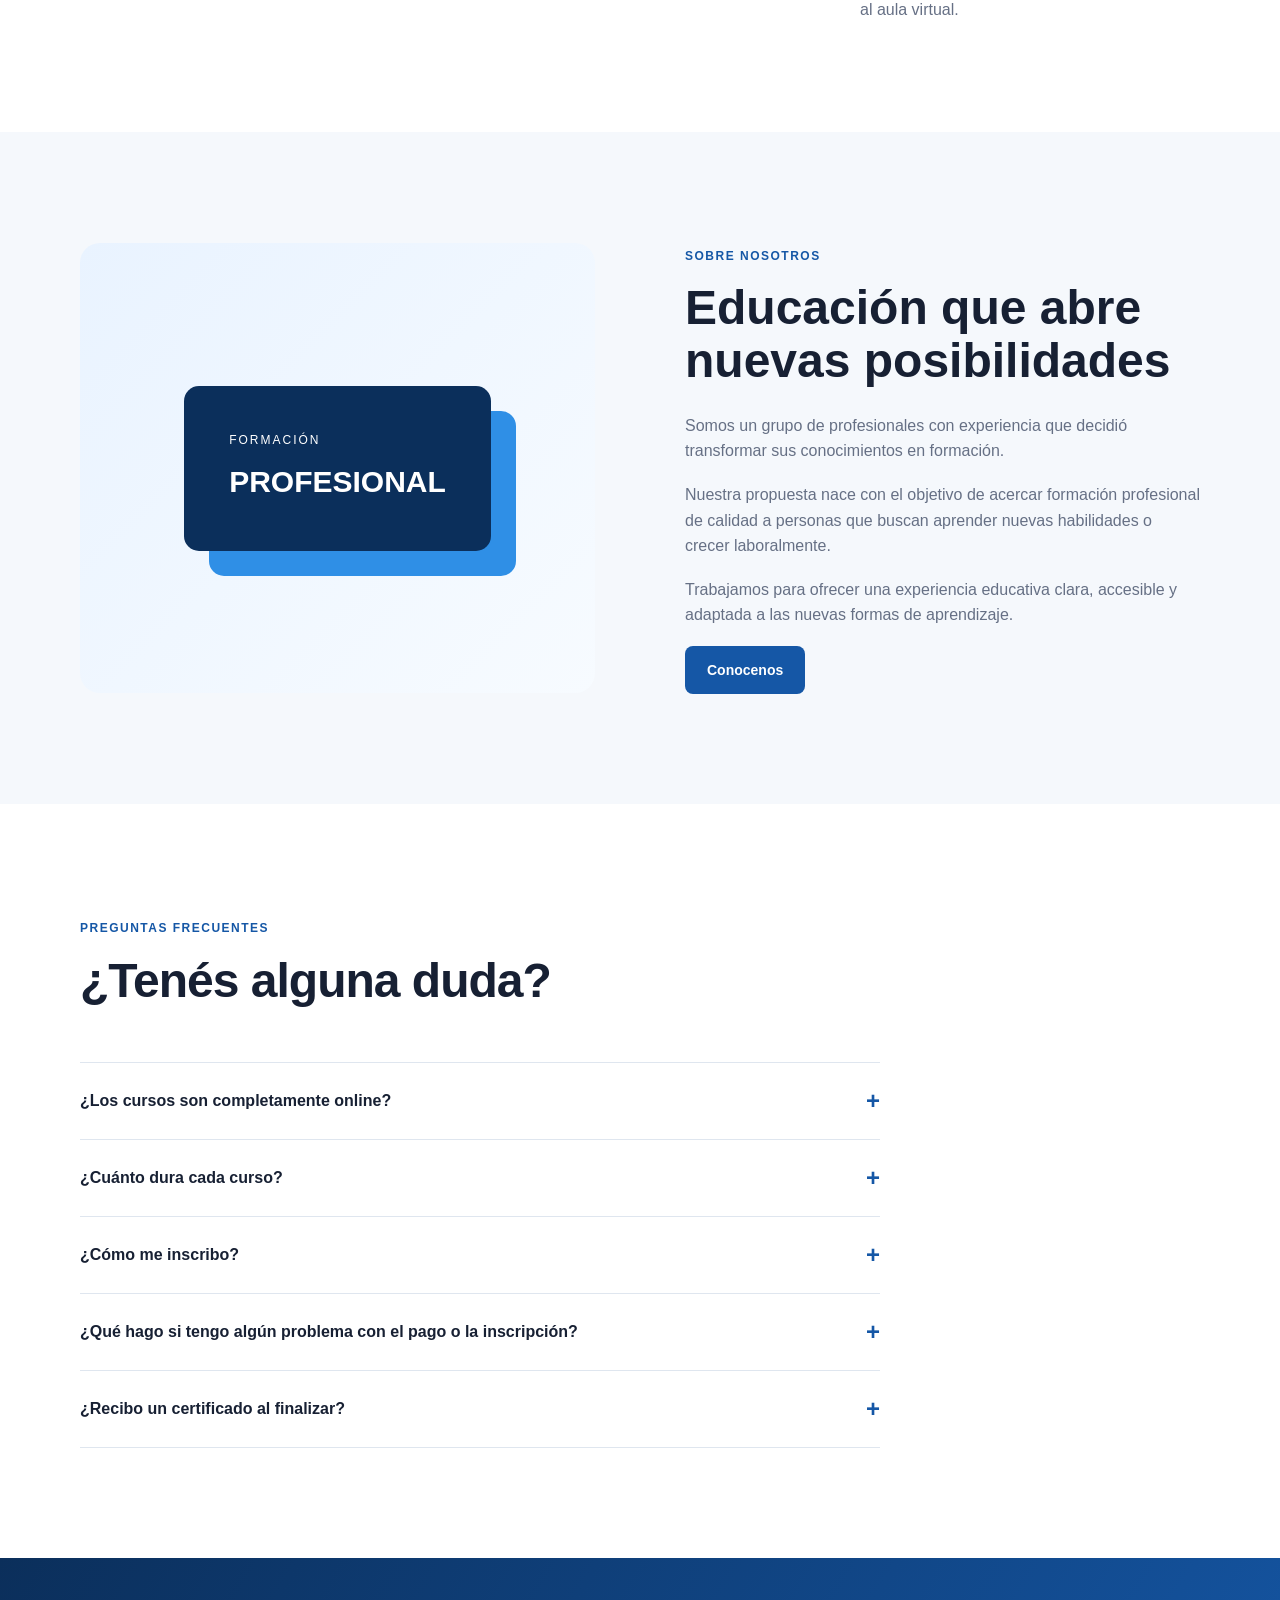
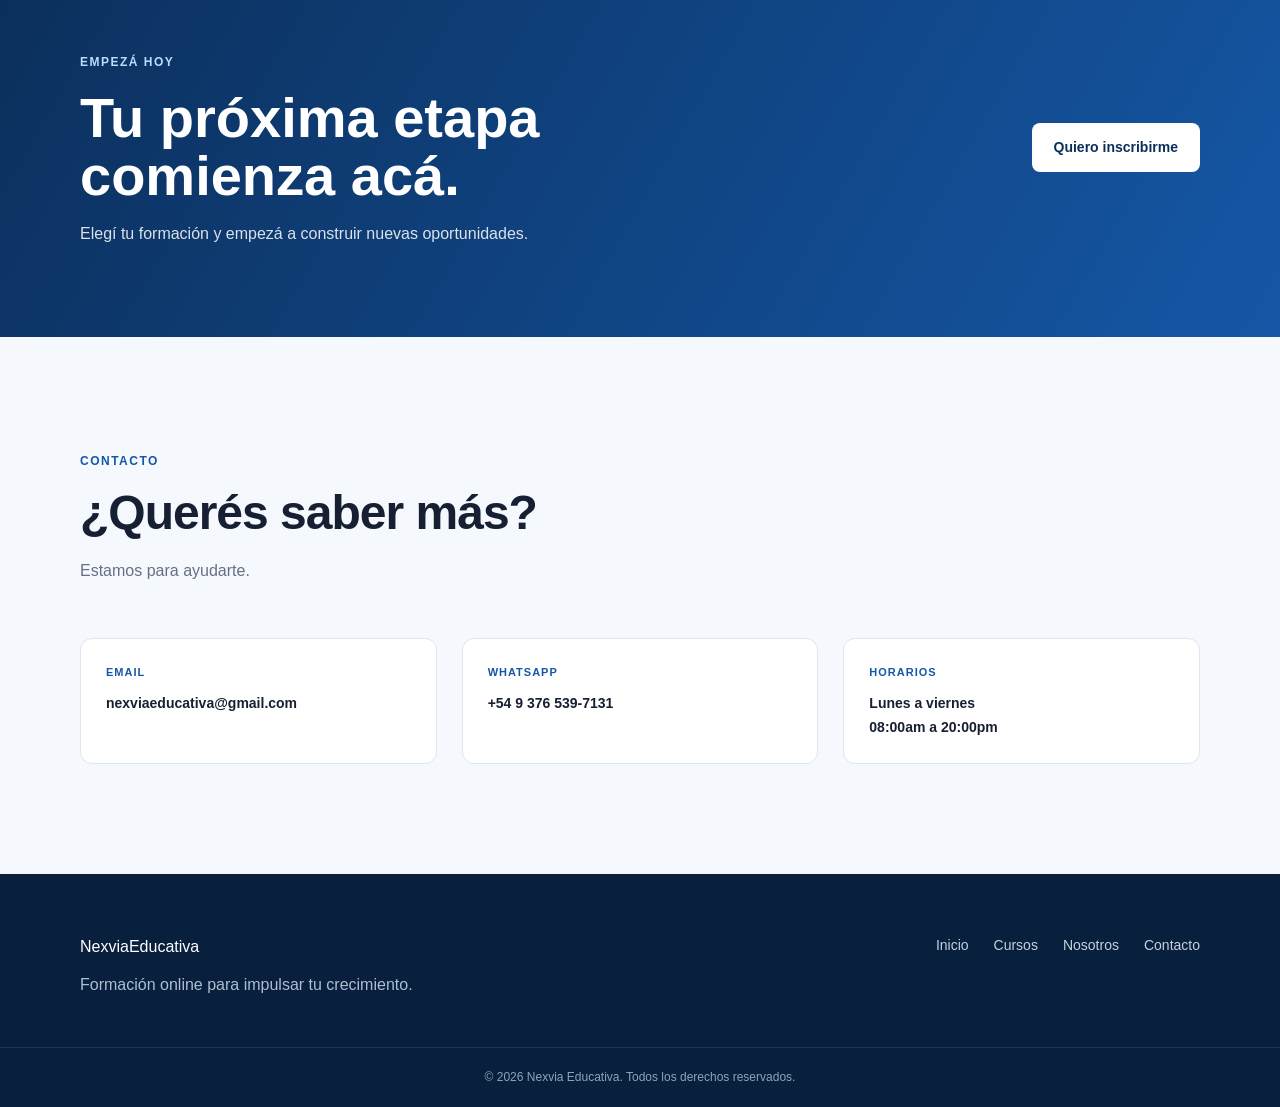
==== commit ab61595c: "Update index.html" ====
--- a/index.html
+++ b/index.html
@@ -239,1189 +239,6 @@
         .hero .hero-visual-modern__caption { width: 90%; }
       }
 
-      @media (max-width: 950px) {
-        .hero .hero-visual-modern,
-        .hero .hero-highlights { display: none !important; }
-        .hero .hero-visual--mobile { display: block; }
-      }
-    </style>
-
-
-</head>
-
-
-<body>
-
-
-    <!-- =========================================================
-         ENCABEZADO / NAVBAR
-         
-         Acá modificamos:
-         - Logo
-         - Nombre de la academia
-         - Opciones del menú
-         ========================================================= -->
-
-    <header class="encabezado">
-
-        <div class="contenedor navbar">
-
-            <!-- LOGO / NOMBRE -->
-            <a href="#" class="marca">
-
-    <img
-        src="imagenes/logo.png"
-        alt="Nexvia Educativa"
-        class="logo-nexvia"
-    >
-
-    <div class="marca-texto">
-
-        <strong>NEXVIA</strong>
-
-        <span>EDUCATIVA</span>
-
-    </div>
-
-</a>
-
-            <!-- MENÚ PRINCIPAL -->
-            <nav class="menu">
-
-    <a href="#inicio">Inicio</a>
-    <a href="#cursos">Cursos</a>
-    <a href="#nosotros">Nosotros</a>
-    <a href="#como-funciona">Cómo funciona</a>
-    <a href="#contacto">Contacto</a>
-    <a href="aula.html">Aula Virtual</a>
-
-    <div class="menu-certificacion">
-
-        <a href="#" class="certificacion-titulo">
-            Certificación
-        </a>
-
-        <div class="submenu-certificacion">
-
-            <a
-                href="https://script.google.com/macros/s/AKfycbwT2jCtlmuMioBQ3OiHVwd3HkvZxQJNFb7K9RXc2VLSuW6MkSRjdivCykrFlgeeyIMMaA/exec"
-                target="_blank"
-            >
-                Verifica tu certificado
-            </a>
-
-        </div>
-
-    </div>
-
-</nav>
-
-            <!-- BOTÓN DE INSCRIPCIÓN -->
-            <a href="#inscripcion" class="boton boton-nav">
-                Inscribirme
-            </a>
-
-            <!-- BOTÓN DEL MENÚ PARA CELULAR -->
-            <button class="menu-movil" aria-label="Abrir menú">
-                ☰
-            </button>
-
-        </div>
-
-    </header>
-
-
-
-    <!-- =========================================================
-         HERO / PORTADA PRINCIPAL
-         
-         Esta es la primera sección que verá el visitante.
-         
-         Acá podés modificar:
-         - Título principal
-         - Texto
-         - Botones
-         - Texto pequeño superior
-         ========================================================= -->
-
-    <main>
-
-        <section class="hero" id="inicio">
-            <div class="contenedor hero-contenido hero-contenido--redisenado">
-                <div class="hero-texto">
-                    <span class="etiqueta">FORMACIÓN ONLINE</span>
-                    <h1>Aprendé hoy.<span>Construí tu futuro.</span></h1>
-                    <p>
-                        Cursos online pensados para que puedas adquirir conocimientos,
-                        desarrollar nuevas habilidades y avanzar profesionalmente.
-                    </p>
-                    <div class="hero-botones">
-                        <a href="#cursos" class="boton boton-principal">Ver cursos</a>
-                        <a href="#como-funciona" class="boton boton-secundario">Cómo funciona</a>
-                    </div>
-                </div>
-
-                <!-- Portada para celular: conserva la presentación actual. -->
-                <div class="hero-visual hero-visual--mobile">
-                    <div class="tarjeta-hero">
-                        <div class="icono-hero">
-                            <img src="imagenes/Birrete.png" alt="Dos estudiantes celebrando su formación" loading="eager">
-                        </div>
-                        <span>FORMACIÓN PROFESIONAL</span>
-                        <h3>Aprendé desde cualquier lugar</h3>
-                        <p>Accedé a contenidos, clases y recursos desde cualquier dispositivo.</p>
-                        <div class="linea-hero"></div>
-                        <div class="datos-hero">
-                            <div><strong>100%</strong><span>Online</span></div>
-                            <div><strong>24/7</strong><span>Acceso</span></div>
-                            <div><strong>Consultas</strong><span>Guiadas</span></div>
-                        </div>
-                    </div>
-                </div>
-
-                <!-- Portada de escritorio: imagen protagonista, sin tarjeta grande. -->
-                <div class="hero-visual-modern" aria-label="Formación online de Nexvia Educativa">
-                    <div class="hero-visual-modern__stage">
-                        <div class="hero-visual-modern__shape" aria-hidden="true"></div>
-                        <div class="hero-visual-modern__spark hero-visual-modern__spark--one" aria-hidden="true"></div>
-                        <div class="hero-visual-modern__spark hero-visual-modern__spark--two" aria-hidden="true"></div>
-                        <img src="imagenes/Birrete.png" alt="Dos estudiantes con birretes y materiales de estudio" loading="eager">
-                        <div class="hero-visual-modern__badge"><span>100%</span><small>ONLINE</small></div>
-                    </div>
-                    <div class="hero-visual-modern__caption">
-                        <span>FORMACIÓN PROFESIONAL</span>
-                        <h3>Aprendé desde cualquier lugar</h3>
-                        <p>Accedé a contenidos, clases y recursos desde cualquier dispositivo.</p>
-                    </div>
-                </div>
-
-                <!-- Beneficios en una franja independiente, fuera de la tarjeta. -->
-                <div class="hero-highlights" aria-label="Ventajas de estudiar en Nexvia">
-                    <div class="hero-highlight"><strong>100%</strong><span>Online</span></div>
-                    <div class="hero-highlight"><strong>24/7</strong><span>Acceso</span></div>
-                    <div class="hero-highlight"><strong>Consultas</strong><span>Guiadas</span></div>
-                </div>
-            </div>
-        </section>
-
-
-        <!-- =====================================================
-             SECCIÓN DE CURSOS
-             
-             Acá agregamos, quitamos o modificamos cursos.
-             
-             Para agregar otro curso:
-             copiá una tarjeta .curso-card y modificá su contenido.
-             ===================================================== -->
-
-        <!-- =====================================================
-             NOVEDADES DE NEXVIA — CARRUSEL PROMOCIONAL
-             Las publicaciones se administran desde Administración > Novedades.
-             ===================================================== -->
-        <section class="nx-news-section nx-news-section--featured" aria-labelledby="nx-news-main-title">
-            <div class="nx-news-layout">
-                <div class="nx-news-intro">
-                    <span class="nx-news-kicker">NEXVIA · NOVEDADES</span>
-                    <h2 id="nx-news-main-title">Ideas, eventos y nuevas oportunidades.</h2>
-                    <p>Conocé las novedades de Nexvia Educativa: próximas propuestas, eventos y noticias para seguir aprendiendo.</p>
-                    <div class="nx-news-ornament">Formación que abre caminos</div>
-                </div>
-                <div class="nx-news-carousel" data-nx-news-carousel data-variant="featured" aria-label="Novedades de Nexvia Educativa"></div>
-            </div>
-        </section>
-
-        <section class="seccion cursos" id="cursos">
-
-            <div class="contenedor">
-
-                <!-- ENCABEZADO DE SECCIÓN -->
-                <div class="encabezado-seccion">
-
-                    <span class="etiqueta">
-                        NUESTROS CURSOS
-                    </span>
-
-                    <h2>
-                        Elegí tu próxima formación
-                    </h2>
-
-                    <p>
-                        Encontrá cursos diseñados para ayudarte
-                        a desarrollar conocimientos y habilidades.
-                    </p>
-
-                </div>
-
-
-                <!-- GRILLA DE CURSOS -->
-                <div class="cursos-grid">
-
-
-                    <!-- ==============================
-                         CURSO 1
-                         ============================== -->
-
-                    <article class="curso-card">
-
-                        <div class="curso-imagen curso-electricidad">
-
-    <img
-        src="Cursos/Electricidad/Imagenes/logo-rayo.png"
-        alt="Electricidad Domiciliaria"
-    >
-
-    <span>
-        CURSO ONLINE
-    </span>
-
-</div>
-
-                        <div class="curso-contenido">
-
-    <span class="inscripciones-abiertas">
-        Inscripciones Abiertas
-    </span>
-
-    <span class="curso-categoria">
-        Formación profesional
-    </span>
-
-                            <h3>
-                                Electricidad Domiciliaria
-                            </h3>
-
-                            <p>
-                                Aprendé a realizar instalaciones 
-                                eléctricas domiciliarias de forma 
-                                segura y práctica, utilizando 
-                                herramientas y aplicando buenas 
-                                técnicas de trabajo.
-
-                            </p>
-
-                            <div class="curso-info">
-
-                                <span>⏱ 9 semanas</span>
-                                <span>💻 Online</span>
-
-                            </div>
-
-                            <a href="Cursos/Electricidad/curso-electricidad.html" class="curso-link">
-                                Ver curso →
-                            </a>
-
-                        </div>
-
-                    </article>
-
-
-
-                    <!-- ==============================
-                         CURSO 2
-                         ============================== -->
-
-                    <article class="curso-card">
-
-                        <div class="curso-imagen curso-higiene">
-
-    <img
-        src="imagenes/logo-casco.png"
-        alt="Higiene y Seguridad: Sistema de Riesgos del Trabajo"
-    >
-
-    <span>
-        CURSO ONLINE
-    </span>
-
-</div>
-
-                        <div class="curso-contenido">
-
-<span class="inscripciones-abiertas">
-        Inscripciones Abiertas
-    </span>
-
-                            <span class="curso-categoria">
-                                Formación profesional
-                            </span>
-
-                            <h3>
-                                Higiene y Seguridad: Sistema de Riesgos del Trabajo
-                            </h3>
-
-                            <p>
-                                Conocé el Sistema de Riesgos 
-                                del Trabajo, sus normas y
-                                 principales obligaciones,
-                                aprendiendo a identificar
-                                riesgos y prevenir accidentes
-                                en el ámbito laboral.
-
-                            </p>
-
-                            <div class="curso-info">
-
-                                <span>⏱ 9 semanas</span>
-                                <span>💻 Online</span>
-
-                            </div>
-
-                            <a href="Cursos/HyS/curso-hys.html" class="curso-link">
-                                Ver curso →
-                            </a>
-
-                        </div>
-
-                    </article>
-
-
-                </div>
-
-            </div>
-
-        </section>
-
-
-
-        <!-- =========================================================
-             SECCIÓN DE BENEFICIOS
-             
-             Acá explicamos por qué elegir nuestra plataforma.
-             ========================================================= -->
-
-        <section class="seccion beneficios">
-
-            <div class="contenedor">
-
-                <div class="encabezado-seccion">
-
-                    <span class="etiqueta">
-                        ¿POR QUÉ ELEGIRNOS?
-                    </span>
-
-                    <h2>
-                        Formación pensada para vos
-                    </h2>
-
-                </div>
-
-
-                <div class="beneficios-grid">
-
-
-                    <!-- BENEFICIO 1 -->
-
-                    <div class="beneficio">
-
-                        <div class="beneficio-icono">
-                            ✓
-                        </div>
-
-                        <h3>
-                            100% Online
-                        </h3>
-
-                        <p>
-                            Estudiá desde donde y cuando
-                             quieras.
-                            La formación está pensada 
-                            para que puedas organizar tus
-                             tiempos.
-                        </p>
-
-                    </div>
-
-
-                    <!-- BENEFICIO 2 -->
-
-                    <div class="beneficio">
-
-                        <div class="beneficio-icono">
-                            ★
-                        </div>
-
-                        <h3>
-                            Profesionales capacitados
-                        </h3>
-
-                        <p>
-                            Contamos con profesionales con 
-                            experiencia y conocimientos para 
-                            brindarte una formación de calidad.
-                        </p>
-
-                    </div>
-
-
-                    <!-- BENEFICIO 3 -->
-
-                    <div class="beneficio">
-
-                        <div class="beneficio-icono">
-                            ✓
-                        </div>
-
-                        <h3>
-                            Acompañamiento
-                        </h3>
-
-                        <p>
-                            Te acompañamos durante todo el proceso
-                            de formación a través del aula virtual.
-                        </p>
-
-                    </div>
-
-
-                    <!-- BENEFICIO 4 -->
-
-                    <div class="beneficio">
-
-                        <div class="beneficio-icono">
-                            +
-                        </div>
-
-                        <h3>
-                            Crecimiento profesional
-                        </h3>
-
-                        <p>
-                            Incorporá herramientas y conocimientos
-                            que podés aplicar en tu desarrollo 
-                            personal y profesional.
-                        </p>
-
-                    </div>
-
-
-                </div>
-
-            </div>
-
-        </section>
-
-
-
-        <!-- =========================================================
-             SECCIÓN "CÓMO FUNCIONA"
-             ========================================================= -->
-
-        <section class="seccion como-funciona" id="como-funciona">
-
-            <div class="contenedor">
-
-                <div class="encabezado-seccion">
-
-                    <span class="etiqueta">
-                        PASO A PASO
-                    </span>
-
-                    <h2>
-                        Empezar es simple
-                    </h2>
-
-                </div>
-
-
-                <div class="pasos">
-
-
-                    <!-- PASO 1 -->
-
-                    <div class="paso">
-
-                        <span class="numero-paso">
-                            01
-                        </span>
-
-                        <h3>
-                            Elegí tu curso
-                        </h3>
-
-                        <p>
-                            Conocé la propuesta y elegí la formación
-                            que mejor se adapte a tus objetivos.
-                        </p>
-
-                    </div>
-
-
-                    <!-- PASO 2 -->
-
-                    <div class="paso">
-
-                        <span class="numero-paso">
-                            02
-                        </span>
-
-                        <h3>
-                            Completá la inscripción
-                        </h3>
-
-                        <p>
-                            Completá el formulario con tus datos
-                            para comenzar el proceso y aboná el pago
-                            único del Curso que querés hacer.
-                        </p>
-
-                    </div>
-
-
-                    <!-- PASO 3 -->
-
-                    <div class="paso">
-
-                        <span class="numero-paso">
-                            03
-                        </span>
-
-                        <h3>
-                            Comenzá a estudiar
-                        </h3>
-
-                        <p>
-                            Una vez confirmado tu pago,
-                            recibirás información al correo
-                            electrónico proporcionado con la
-                            información del curso y tendrás
-                             acceso al aula virtual.
-                        </p>
-
-                    </div>
-
-
-                </div>
-
-            </div>
-
-        </section>
-
-
-
-        <!-- =========================================================
-             SECCIÓN NOSOTROS
-             
-             Acá podemos contar quiénes somos y qué diferencia
-             nuestra propuesta.
-             ========================================================= -->
-
-        <section class="seccion nosotros" id="nosotros">
-
-            <div class="contenedor nosotros-grid">
-
-                <div class="nosotros-visual">
-
-                    <div class="cuadro-decorativo">
-
-                        <span>
-                            FORMACIÓN
-                        </span>
-
-                        <strong>
-                            PROFESIONAL
-                        </strong>
-
-                    </div>
-
-                </div>
-
-
-                <div class="nosotros-texto">
-
-                    <span class="etiqueta">
-                        SOBRE NOSOTROS
-                    </span>
-
-                    <h2>
-                        Educación que abre nuevas posibilidades
-                    </h2>
-
-                    <p>Somos un grupo de profesionales con
-                        experiencia que decidió transformar sus 
-                        conocimientos en formación.
-                        </p>
-
-                       <p> Nuestra propuesta nace con el objetivo de
-                        acercar formación profesional de calidad
-                        a personas que buscan aprender nuevas
-                        habilidades o crecer laboralmente.
-                    </p>
-
-                    <p>
-                        Trabajamos para ofrecer una experiencia
-                        educativa clara, accesible y adaptada
-                        a las nuevas formas de aprendizaje.
-                    </p>
-
-                    <a href="#contacto" class="boton boton-principal">
-                        Conocenos
-                    </a>
-
-                </div>
-
-            </div>
-
-        </section>
-
-
-
-        <!-- =========================================================
-             PREGUNTAS FRECUENTES / FAQ
-             
-             Las preguntas se abren mediante JavaScript.
-             ========================================================= -->
-
-        <section class="seccion faq">
-
-            <div class="contenedor">
-
-                <div class="encabezado-seccion">
-
-                    <span class="etiqueta">
-                        PREGUNTAS FRECUENTES
-                    </span>
-
-                    <h2>
-                        ¿Tenés alguna duda?
-                    </h2>
-
-                </div>
-
-
-                <div class="faq-lista">
-
-
-                    <!-- PREGUNTA 1 -->
-
-                    <div class="faq-item">
-
-                        <button class="faq-pregunta">
-
-                            <span>
-                                ¿Los cursos son completamente online?
-                            </span>
-
-                            <span class="faq-icono">
-                                +
-                            </span>
-
-                        </button>
-
-                        <div class="faq-respuesta">
-
-                            <p>
-                                Sí. La formación se realiza mediante
-                                nuestra plataforma virtual.
-                            </p>
-
-                        </div>
-
-                    </div>
-
-
-                    <!-- PREGUNTA 2 -->
-
-                    <div class="faq-item">
-
-                        <button class="faq-pregunta">
-
-                            <span>
-                                ¿Cuánto dura cada curso?
-                            </span>
-
-                            <span class="faq-icono">
-                                +
-                            </span>
-
-                        </button>
-
-                        <div class="faq-respuesta">
-
-                            <p>
-                                La duración depende de cada propuesta.
-                                En la descripción de cada curso
-                                encontrarás toda la información.
-                            </p>
-
-                        </div>
-
-                    </div>
-
-
-                    <!-- PREGUNTA 3 -->
-
-                    <div class="faq-item">
-
-                        <button class="faq-pregunta">
-
-                            <span>
-                                ¿Cómo me inscribo?
-                            </span>
-
-                            <span class="faq-icono">
-                                +
-                            </span>
-
-                        </button>
-
-                        <div class="faq-respuesta">
-
-                            <p>
-                                Podés comenzar completando nuestro
-                                formulario de inscripción.
-                            </p>
-
-                        </div>
-
-                    </div>
-
-                                        <!-- PREGUNTA 4 -->
-
-                    <div class="faq-item">
-
-                        <button class="faq-pregunta">
-
-                            <span>
-                                ¿Qué hago si tengo algún problema con el pago o la inscripción?
-                            </span>
-
-                            <span class="faq-icono">
-                                +
-                            </span>
-
-                        </button>
-
-                        <div class="faq-respuesta">
-
-                            <p>
-                                Si tenés algún inconveniente con el proceso de inscripción o con el pago, podés comunicarte con nosotros a través de nuestros canales de atención.
-Correo: nexviaeducativa@gmail.com
-WhatsApp: +54 9 376 539-7131
-Estaremos disponibles para ayudarte y resolver tu consulta.
-                            </p>
-
-                        </div>
-
-                    </div>
-
-                    <!-- PREGUNTA 5 -->
-
-                    <div class="faq-item">
-
-                        <button class="faq-pregunta">
-
-                            <span>
-                                ¿Recibo un certificado al finalizar?
-                            </span>
-
-                            <span class="faq-icono">
-                                +
-                            </span>
-
-                        </button>
-
-                        <div class="faq-respuesta">
-
-                            <p>
-                                Sí. Al completar los requisitos establecidos para el curso, 
-                                recibirás un certificado de finalización emitido por Nexvia Educativa.
-Este certificado acredita la realización y finalización del curso, pero no constituye un título oficial
- ni cuenta con validez nacional o estatal.
-                            </p>
-
-                        </div>
-
-                    </div>
-
-                </div>
-
-            </div>
-
-        </section>
-
-
-
-        <!-- =========================================================
-             LLAMADO A LA ACCIÓN / INSCRIPCIÓN
-             
-             Esta es una de las secciones más importantes.
-             ========================================================= -->
-
-        <section class="inscripcion" id="inscripcion">
-
-            <div class="contenedor inscripcion-contenido">
-
-                <div>
-
-                    <span class="etiqueta etiqueta-clara">
-                        EMPEZÁ HOY
-                    </span>
-
-                    <h2>
-                        Tu próxima etapa comienza acá.
-                    </h2>
-
-                    <p>
-                        Elegí tu formación y empezá a construir
-                        nuevas oportunidades.
-                    </p>
-
-                </div>
-
-                <!-- ESTE BOTÓN MÁS ADELANTE LO CONECTAREMOS
-                     CON EL FORMULARIO REAL DE INSCRIPCIÓN -->
-
-                <a href="#contacto" class="boton boton-blanco">
-                    Quiero inscribirme
-                </a>
-
-            </div>
-
-        </section>
-
-
-
-        <!-- =========================================================
-             CONTACTO
-             ========================================================= -->
-
-        <section class="seccion contacto" id="contacto">
-
-            <div class="contenedor">
-
-                <div class="encabezado-seccion">
-
-                    <span class="etiqueta">
-                        CONTACTO
-                    </span>
-
-                    <h2>
-                        ¿Querés saber más?
-                    </h2>
-
-                    <p>
-                        Estamos para ayudarte.
-                    </p>
-
-                </div>
-
-
-                <div class="contacto-datos">
-
-                    <div>
-                        <span>EMAIL</span>
-                        <strong>
-                            nexviaeducativa@gmail.com
-                        </strong>
-                    </div>
-
-                    <div>
-                        <span>WHATSAPP</span>
-                        <strong>
-                            +54 9 376 539-7131
-                        </strong>
-                    </div>
-
-                    <div>
-                        <span>HORARIOS</span>
-                        <strong>
-                            Lunes a viernes
-                            <p>
-                        08:00am a 20:00pm
-                    </p>
-                        </strong>
-                    </div>
-
-                </div>
-
-            </div>
-
-        </section>
-
-
-    </main>
-
-
-
-    <!-- =========================================================
-         FOOTER / PIE DE PÁGINA
-         
-         Acá modificamos:
-         - Nombre
-         - Redes sociales
-         - Información legal
-         ========================================================= -->
-
-    <footer class="footer">
-
-        <div class="contenedor footer-contenido">
-
-            <div>
-
-                <a href="#" class="logo logo-footer">
-                    Nexvia<span>Educativa</span>
-                </a>
-
-                <p>
-                    Formación online para impulsar tu crecimiento.
-                </p>
-
-            </div>
-
-
-            <div class="footer-links">
-
-                <a href="#inicio">Inicio</a>
-                <a href="#cursos">Cursos</a>
-                <a href="#nosotros">Nosotros</a>
-                <a href="#contacto">Contacto</a>
-
-            </div>
-
-        </div>
-
-
-        <div class="<!DOCTYPE html>
-<html lang="es">
-
-<head>
-
-    <!-- =========================================================
-         CONFIGURACIÓN GENERAL
-         ========================================================= -->
-
-    <meta charset="UTF-8">
-
-    <!-- Hace que la página se adapte correctamente a celulares -->
-    <meta name="viewport" content="width=device-width, initial-scale=1.0">
-
-    <!-- =========================================================
-         TÍTULO DE LA PÁGINA
-         Este texto aparece en la pestaña del navegador.
-         CAMBIAR ACÁ si querés modificar el nombre.
-         ========================================================= -->
-
-    <title>Cursos Online | Formación Profesional</title>
-
-    <!-- Conectamos nuestro archivo de diseño CSS -->
-    <link rel="stylesheet" href="estilos.css">
-    <link rel="stylesheet" href="novedades.css">
-
-    <!-- Rediseño de portada Nexvia: composición editorial para escritorio. -->
-    <style id="nexvia-hero-editorial">
-      .hero-visual-modern,
-      .hero-highlights { display: none; }
-
-      @media (min-width: 951px) {
-        .hero {
-          position: relative;
-          overflow: hidden;
-          min-height: 0 !important;
-          padding: 0 !important;
-          background:
-            radial-gradient(ellipse at 86% 28%, rgba(47,143,230,.12) 0%, rgba(47,143,230,0) 36%),
-            linear-gradient(115deg, #ffffff 0%, #f9fbff 57%, #edf5ff 100%);
-        }
-        .hero .hero-contenido--redisenado {
-          width: min(1200px, 92%);
-          max-width: 1200px;
-          min-height: 0;
-          height: auto;
-          margin: 0 auto;
-          padding: clamp(38px, 4.2vw, 58px) 0 26px;
-          display: grid;
-          grid-template-columns: minmax(0, 1.03fr) minmax(390px, .97fr);
-          grid-template-areas: "copy visual" "stats stats";
-          align-items: center;
-          column-gap: clamp(36px, 4.5vw, 70px);
-          row-gap: clamp(18px, 2vw, 28px);
-        }
-        .hero .hero-texto {
-          grid-area: copy;
-          position: relative;
-          z-index: 2;
-          width: 100%;
-          max-width: 660px;
-          min-width: 0;
-          margin: 0;
-          transform: none;
-        }
-        .hero .hero-texto > .etiqueta { margin-bottom: 14px; }
-        .hero .hero-texto h1 {
-          max-width: 660px;
-          margin: 10px 0 20px;
-          font-size: clamp(49px, 4.25vw, 65px);
-          line-height: 1.035;
-          letter-spacing: -2.15px;
-          text-wrap: balance;
-        }
-        .hero .hero-texto h1 span { display: block; }
-        .hero .hero-texto > p {
-          max-width: 560px;
-          margin: 0;
-          color: #536780;
-          font-size: clamp(16px, 1.25vw, 18px);
-          line-height: 1.72;
-        }
-        .hero .hero-botones {
-          display: flex;
-          flex-wrap: wrap;
-          align-items: center;
-          gap: 12px;
-          margin-top: 27px;
-        }
-        .hero .hero-visual--mobile { display: none !important; }
-        .hero .hero-visual-modern {
-          grid-area: visual;
-          display: flex;
-          flex-direction: column;
-          align-items: flex-end;
-          justify-content: center;
-          position: relative;
-          width: 100%;
-          min-width: 0;
-          margin: 0;
-          padding: 0;
-          transform: none;
-        }
-        .hero .hero-visual-modern__stage {
-          position: relative;
-          width: 100%;
-          max-width: 570px;
-          height: clamp(330px, 32vw, 440px);
-          display: flex;
-          align-items: center;
-          justify-content: center;
-          isolation: isolate;
-        }
-        .hero .hero-visual-modern__shape {
-          position: absolute;
-          z-index: -1;
-          inset: 4% 1% 5% 5%;
-          border-radius: 39% 22% 38% 23% / 28% 25% 35% 39%;
-          background: linear-gradient(145deg, #d9eaff 0%, #eef5ff 55%, #c8e1ff 100%);
-          transform: rotate(2.5deg);
-        }
-        .hero .hero-visual-modern__stage::before {
-          content: "";
-          position: absolute;
-          width: 76%;
-          height: 76%;
-          right: 5%;
-          top: 9%;
-          border-radius: 50%;
-          background: rgba(255,255,255,.64);
-          filter: blur(1px);
-          z-index: -1;
-        }
-        .hero .hero-visual-modern__stage > img {
-          display: block;
-          position: relative;
-          z-index: 1;
-          width: 100%;
-          height: 100%;
-          max-width: 570px;
-          max-height: 440px;
-          object-fit: contain;
-          object-position: center bottom;
-          filter: drop-shadow(0 20px 24px rgba(11,47,91,.12));
-        }
-        .hero .hero-visual-modern__spark {
-          position: absolute;
-          z-index: 2;
-          width: 12px;
-          height: 12px;
-          border-radius: 4px;
-          background: #2f8fe6;
-          transform: rotate(45deg);
-          opacity: .8;
-        }
-        .hero .hero-visual-modern__spark--one { top: 12%; left: 11%; }
-        .hero .hero-visual-modern__spark--two { right: 7%; top: 27%; width: 8px; height: 8px; background: #1557a6; }
-        .hero .hero-visual-modern__badge {
-          position: absolute;
-          z-index: 3;
-          left: 1%;
-          bottom: 12%;
-          display: flex;
-          align-items: center;
-          gap: 9px;
-          padding: 11px 15px;
-          border: 1px solid rgba(255,255,255,.9);
-          border-radius: 14px;
-          background: rgba(255,255,255,.92);
-          box-shadow: 0 12px 28px rgba(11,47,91,.10);
-          backdrop-filter: blur(10px);
-        }
-        .hero .hero-visual-modern__badge span { color: #1557a6; font-size: 21px; line-height: 1; font-weight: 900; }
-        .hero .hero-visual-modern__badge small { color: #536780; font-size: 9px; line-height: 1.1; font-weight: 900; letter-spacing: 1.2px; }
-        .hero .hero-visual-modern__caption {
-          width: min(84%, 450px);
-          align-self: flex-end;
-          margin: -1px 1% 0 0;
-          padding: 1px 0 1px 18px;
-          border-left: 3px solid #2f8fe6;
-        }
-        .hero .hero-visual-modern__caption > span {
-          display: block;
-          margin-bottom: 7px;
-          color: #1557a6;
-          font-size: 10px;
-          font-weight: 900;
-          letter-spacing: 1.5px;
-        }
-        .hero .hero-visual-modern__caption h3 {
-          margin: 0 0 6px;
-          color: #0b2f5b;
-          font-size: clamp(19px, 1.65vw, 24px);
-          line-height: 1.2;
-          letter-spacing: -.35px;
-        }
-        .hero .hero-visual-modern__caption p {
-          margin: 0;
-          max-width: 420px;
-          color: #536780;
-          font-size: 13px;
-          line-height: 1.55;
-        }
-        .hero .hero-highlights {
-          grid-area: stats;
-          display: grid;
-          grid-template-columns: repeat(3, minmax(0, 1fr));
-          width: 100%;
-          padding: 20px 0 2px;
-          border-top: 1px solid rgba(21,87,166,.15);
-        }
-        .hero .hero-highlight {
-          display: flex;
-          flex-direction: row;
-          align-items: baseline;
-          justify-content: center;
-          gap: 9px;
-          padding: 4px 16px;
-          min-width: 0;
-        }
-        .hero .hero-highlight + .hero-highlight { border-left: 1px solid rgba(21,87,166,.13); }
-        .hero .hero-highlight strong { color: #0b2f5b; font-size: clamp(17px, 1.55vw, 21px); font-weight: 800; }
-        .hero .hero-highlight span { color: #667995; font-size: 13px; }
-        .nx-news-section--featured {
-          margin-top: 0 !important;
-          padding-top: clamp(58px, 6vw, 82px) !important;
-          padding-bottom: clamp(58px, 6vw, 82px) !important;
-          border-top: 1px solid rgba(21,87,166,.08);
-        }
-      }
-
-      @media (min-width: 951px) and (max-width: 1150px) {
-        .hero .hero-contenido--redisenado {
-          grid-template-columns: minmax(0, 1fr) minmax(340px, .9fr);
-          column-gap: 30px;
-        }
-        .hero .hero-texto h1 { font-size: clamp(46px, 4.35vw, 54px); letter-spacing: -1.7px; }
-        .hero .hero-visual-modern__stage { height: 350px; }
-        .hero .hero-visual-modern__caption { width: 90%; }
-      }
-
       /* Diseño renovado también para tablet y celular */
       @media (max-width: 950px) {
         .hero {
@@ -1669,6 +486,36 @@
       @media (prefers-reduced-motion: reduce) {
         .hero * { scroll-behavior: auto !important; }
       }
+
+
+      /* Ajuste móvil: centrar los logos de las tarjetas de cursos.
+         Solo se aplica en celular; la vista de escritorio no cambia. */
+      @media (max-width: 620px) {
+        .cursos .curso-card .curso-imagen {
+          position: relative;
+          display: grid;
+          place-items: center;
+          overflow: hidden;
+        }
+        .cursos .curso-card .curso-imagen > img {
+          position: relative !important;
+          inset: auto !important;
+          top: auto !important;
+          right: auto !important;
+          bottom: auto !important;
+          left: auto !important;
+          display: block;
+          width: auto !important;
+          height: auto !important;
+          max-width: 68% !important;
+          max-height: 142px !important;
+          object-fit: contain;
+          object-position: center;
+          margin: 0 auto;
+          transform: none !important;
+        }
+      }
+
     </style>
 
 
@@ -2637,34 +1484,3 @@
 </body>
 
 </html>
-footer-bottom">
-
-            <p>
-                © 2026 Nexvia Educativa. Todos los derechos reservados.
-            </p>
-
-        </div>
-
-    </footer>
-
-
-
-    <!-- BOTÓN FLOTANTE DE WHATSAPP -->
-<a
-  href="https://wa.me/5493765397131"
-  class="whatsapp-float"
-  target="_blank"
-  rel="noopener noreferrer"
-  aria-label="Contactar por WhatsApp"
->
-  <svg viewBox="0 0 24 24" aria-hidden="true">
-    <path d="M12.04 2C6.51 2 2 6.5 2 12.03c0 1.77.46 3.5 1.34 5.02L2 22l5.1-1.33a10.02 10.02 0 0 0 4.93 1.29h.01c5.53 0 10.02-4.5 10.02-10.02C22.06 6.5 17.57 2 12.04 2Zm0 18.27h-.01a8.28 8.28 0 0 1-4.22-1.16l-.3-.18-3.03.79.81-2.95-.2-.3a8.29 8.29 0 1 1 6.95 3.8Zm4.55-6.23c-.25-.13-1.47-.73-1.7-.81-.23-.08-.39-.13-.56.13-.16.25-.64.81-.78.97-.14.17-.29.19-.54.06-.25-.13-1.05-.39-2-1.24-.74-.66-1.24-1.47-1.39-1.72-.14-.25-.02-.39.11-.52.12-.12.25-.29.37-.43.12-.15.16-.25.24-.42.08-.17.04-.31-.02-.43-.06-.13-.56-1.35-.77-1.85-.2-.49-.4-.42-.56-.43h-.48c-.17 0-.43.06-.66.31-.23.25-.87.85-.87 2.07s.89 2.4 1.02 2.57c.13.17 1.76 2.69 4.27 3.77.6.26 1.07.42 1.44.54.61.19 1.17.16 1.61.1.49-.07 1.47-.6 1.68-1.18.21-.58.21-1.08.14-1.18-.06-.1-.23-.16-.48-.29Z"/>
-  </svg>
-</a>
-
-<script src="script.js"></script>
-<script src="novedades.js" defer></script>
-
-</body>
-
-</html>
--- a/novedades.css
+++ b/novedades.css
@@ -183,6 +183,7 @@
   font-weight: 800;
   display: -webkit-box;
   -webkit-line-clamp: 2;
+  line-clamp: 2;
   -webkit-box-orient: vertical;
   overflow: hidden;
 }
@@ -193,6 +194,7 @@
   line-height: 1.55;
   display: -webkit-box;
   -webkit-line-clamp: 2;
+  line-clamp: 2;
   -webkit-box-orient: vertical;
   overflow: hidden;
 }
@@ -300,7 +302,7 @@
 .nx-news-carousel--compact .nx-news-viewport { border-radius: 15px; height: calc(100% - 25px); box-shadow: 0 9px 28px rgba(11,47,91,.07); }
 .nx-news-carousel--compact .nx-news-copy { min-height: 104px; padding: 14px 17px 15px; gap: 5px; }
 .nx-news-carousel--compact .nx-news-copy h3 { font-size: clamp(15px, 1.7vw, 19px); }
-.nx-news-carousel--compact .nx-news-copy p { font-size: 11px; -webkit-line-clamp: 2; }
+.nx-news-carousel--compact .nx-news-copy p { font-size: 11px; -webkit-line-clamp: 2; line-clamp: 2; }
 .nx-news-carousel--compact .nx-news-arrow { width: 34px; height: 34px; font-size: 19px; }
 .nx-news-carousel--compact .nx-news-arrows { top: 31%; padding: 0 9px; }
 .nx-news-carousel--compact .nx-news-dots { height: 25px; }
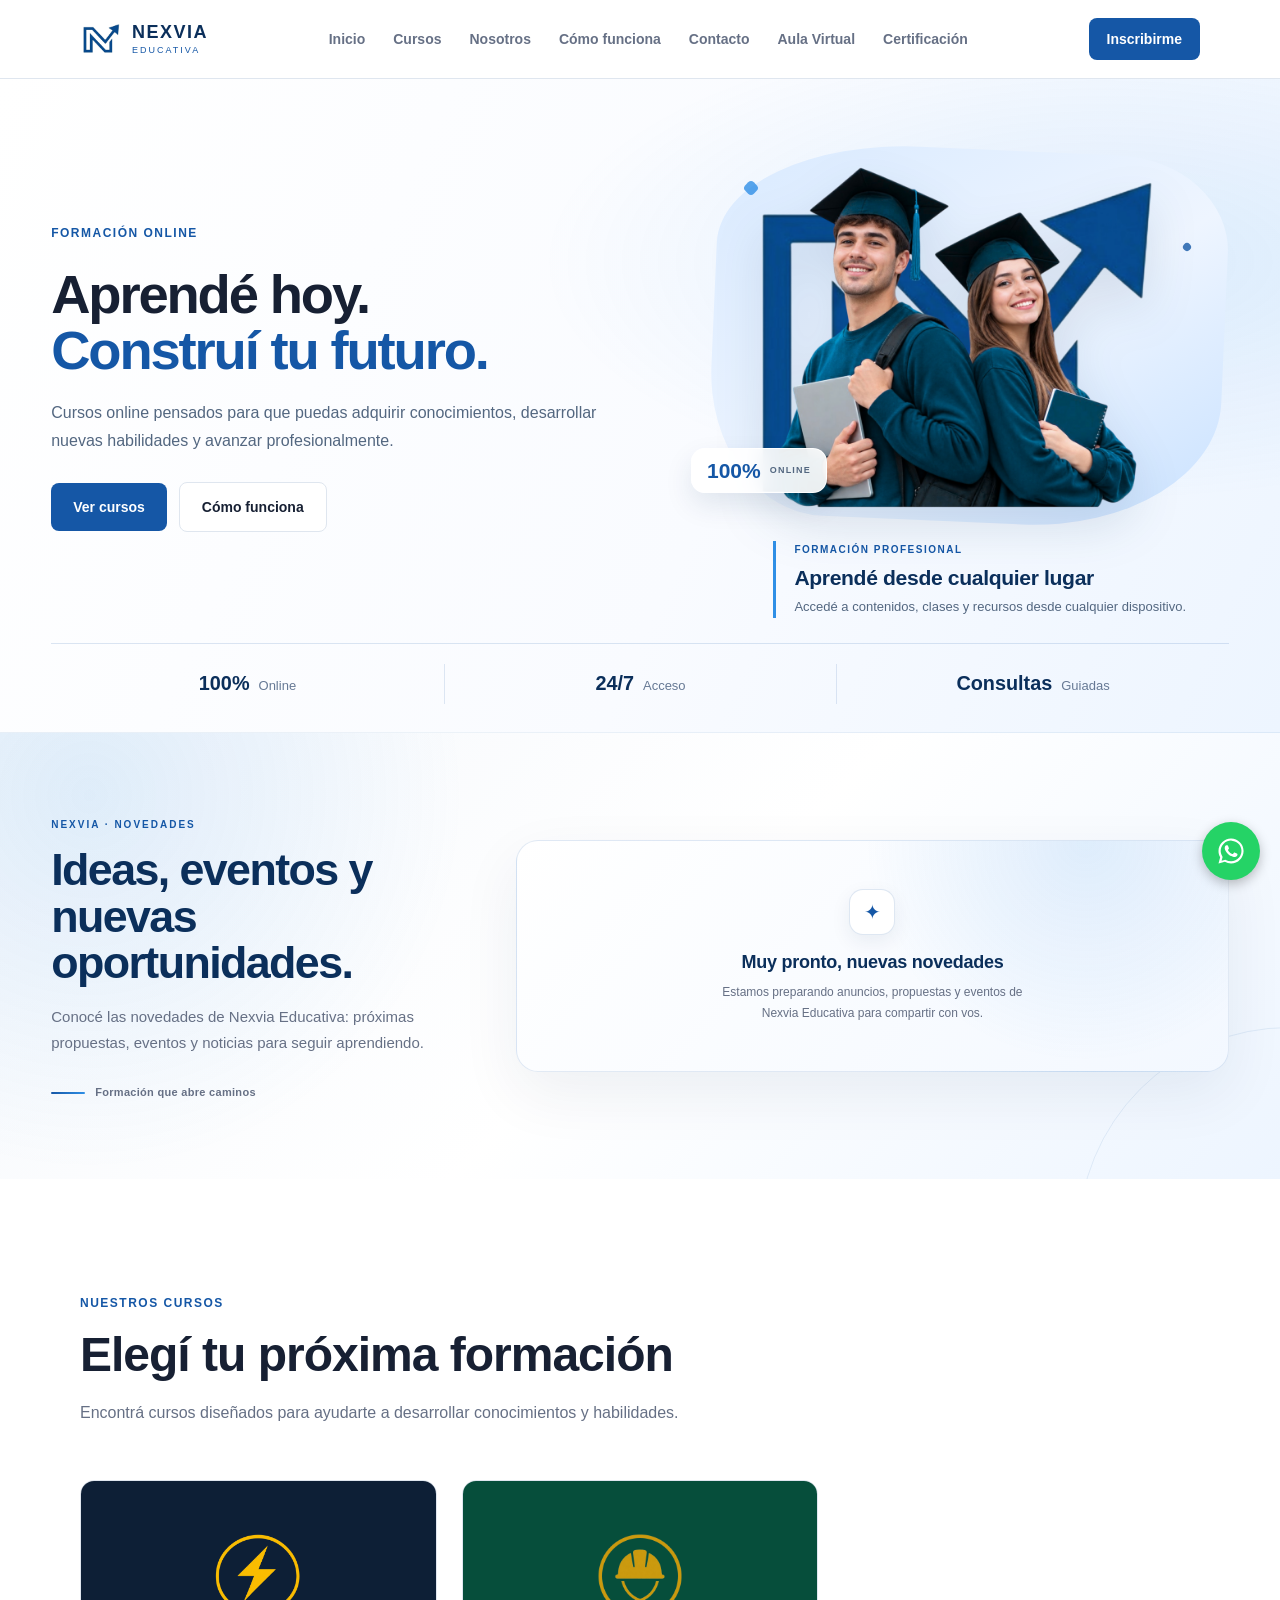
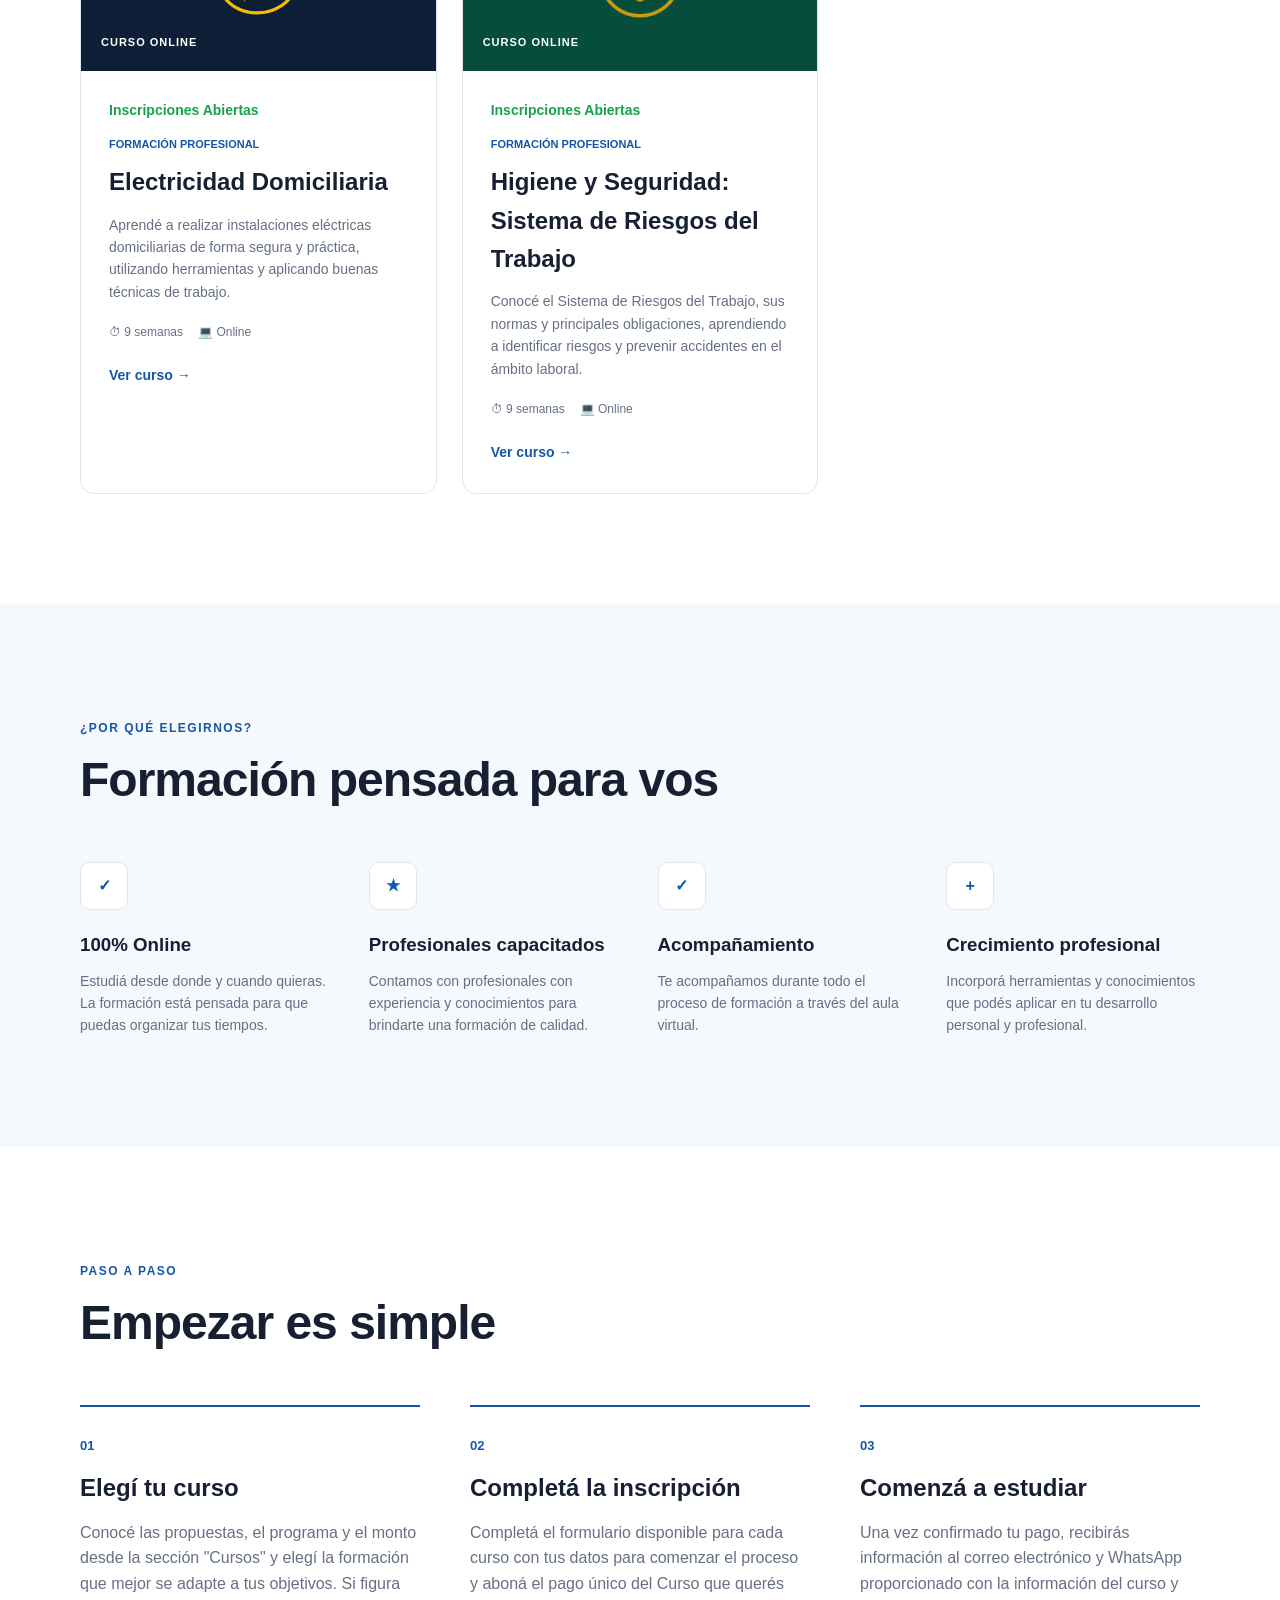
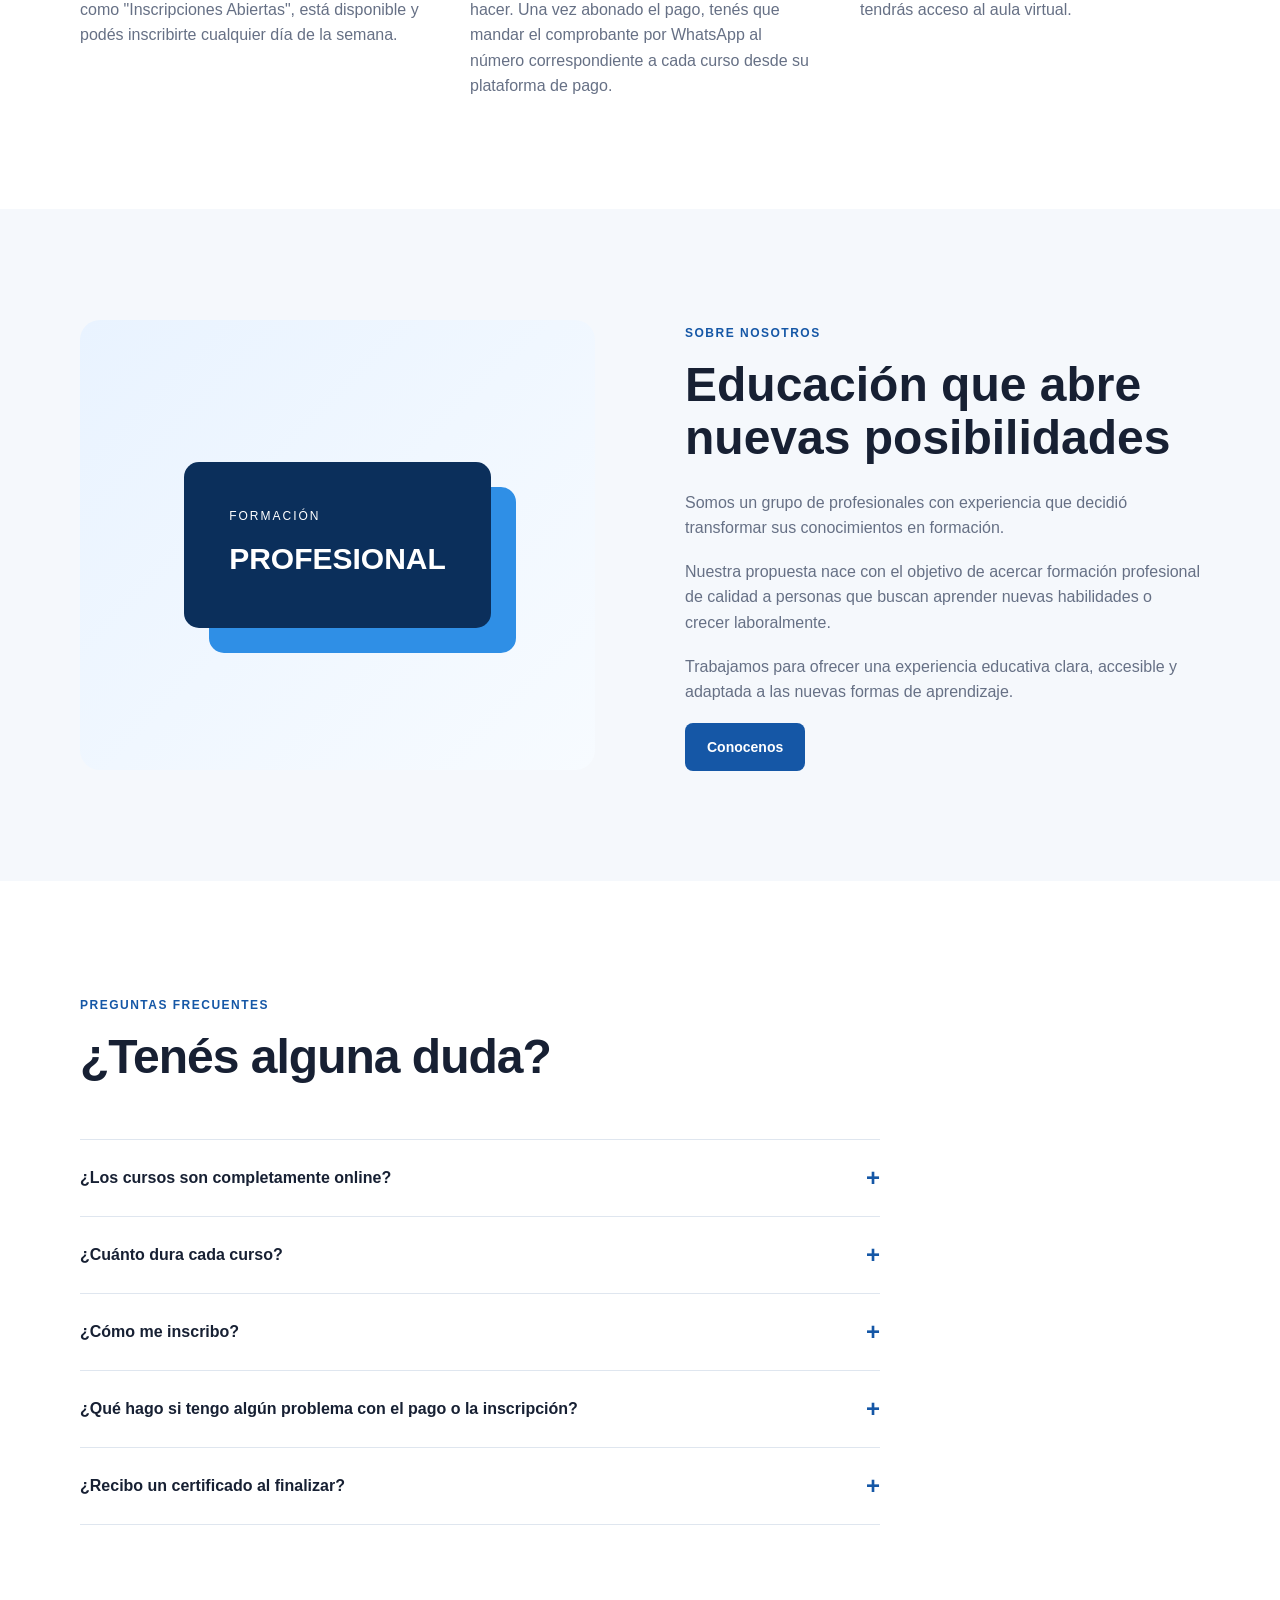
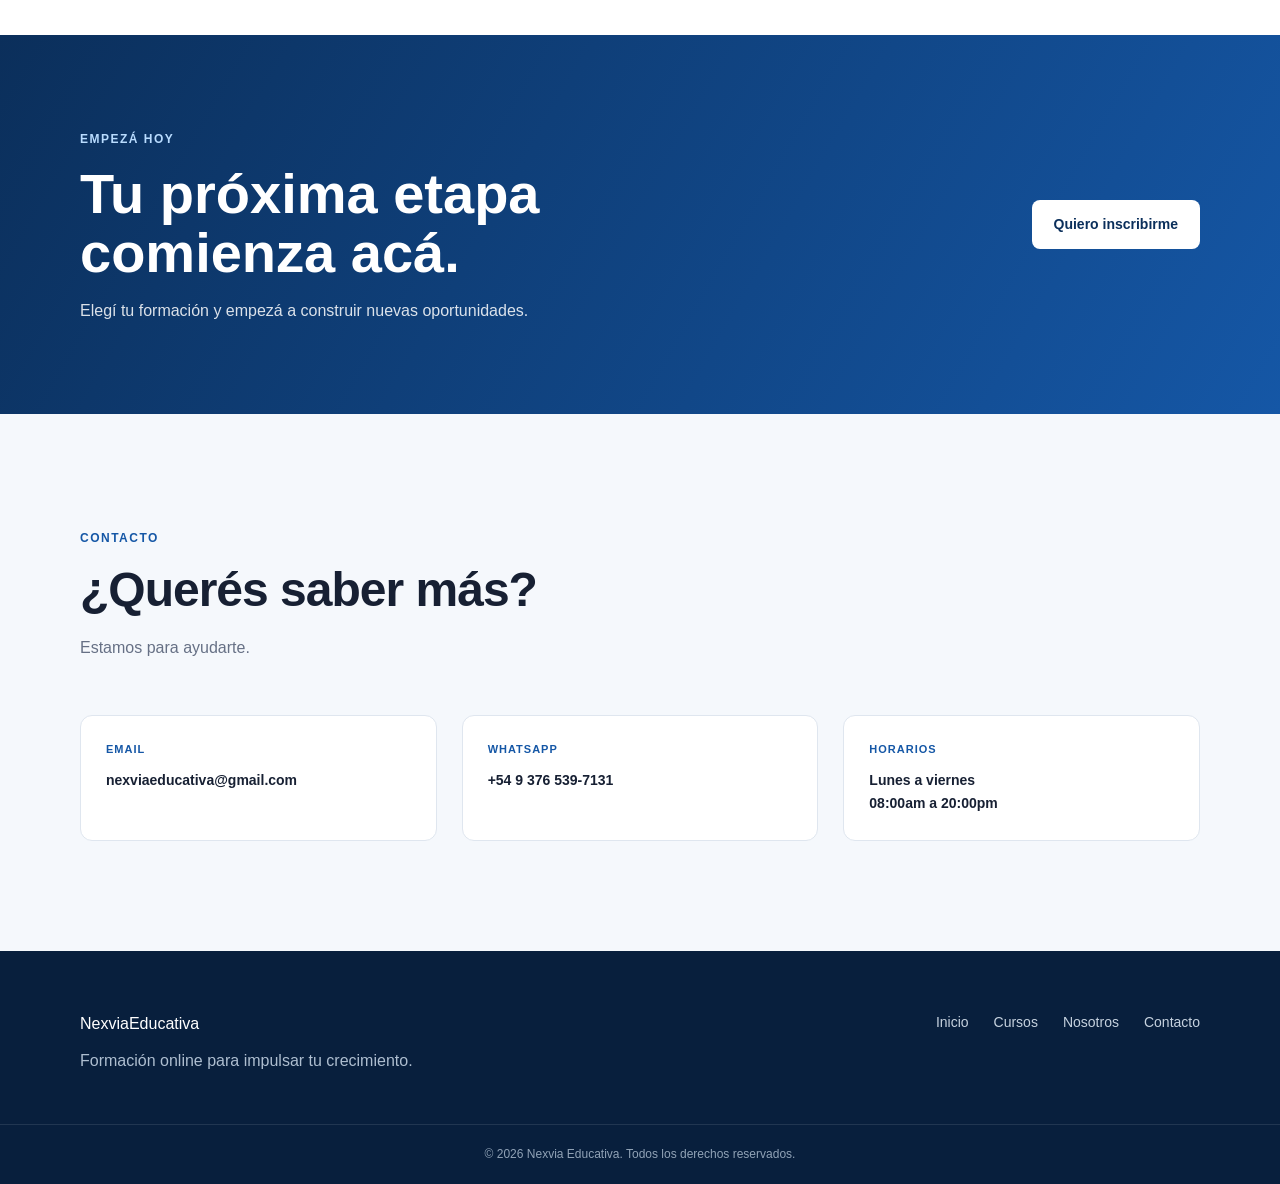
==== commit d6637ffe: "Update index.html" ====
--- a/index.html
+++ b/index.html
@@ -1011,8 +1011,10 @@
                         </h3>
 
                         <p>
-                            Conocé la propuesta y elegí la formación
-                            que mejor se adapte a tus objetivos.
+                            Conocé las propuestas, el programa y el monto
+                            desde la sección "Cursos" y elegí la formación
+                            que mejor se adapte a tus objetivos. Si figura como "Inscripciones Abiertas",
+                            está disponible y podés inscribirte cualquier día de la semana.
                         </p>
 
                     </div>
@@ -1031,9 +1033,11 @@
                         </h3>
 
                         <p>
-                            Completá el formulario con tus datos
-                            para comenzar el proceso y aboná el pago
-                            único del Curso que querés hacer.
+                            Completá el formulario disponible para cada curso
+                            con tus datos para comenzar el proceso y aboná el pago
+                            único del Curso que querés hacer. Una vez abonado el pago, tenés que
+                            mandar el comprobante por WhatsApp al número correspondiente a cada curso
+                            desde su plataforma de pago.
                         </p>
 
                     </div>
@@ -1054,7 +1058,7 @@
                         <p>
                             Una vez confirmado tu pago,
                             recibirás información al correo
-                            electrónico proporcionado con la
+                            electrónico y WhatsApp proporcionado con la
                             información del curso y tendrás
                              acceso al aula virtual.
                         </p>
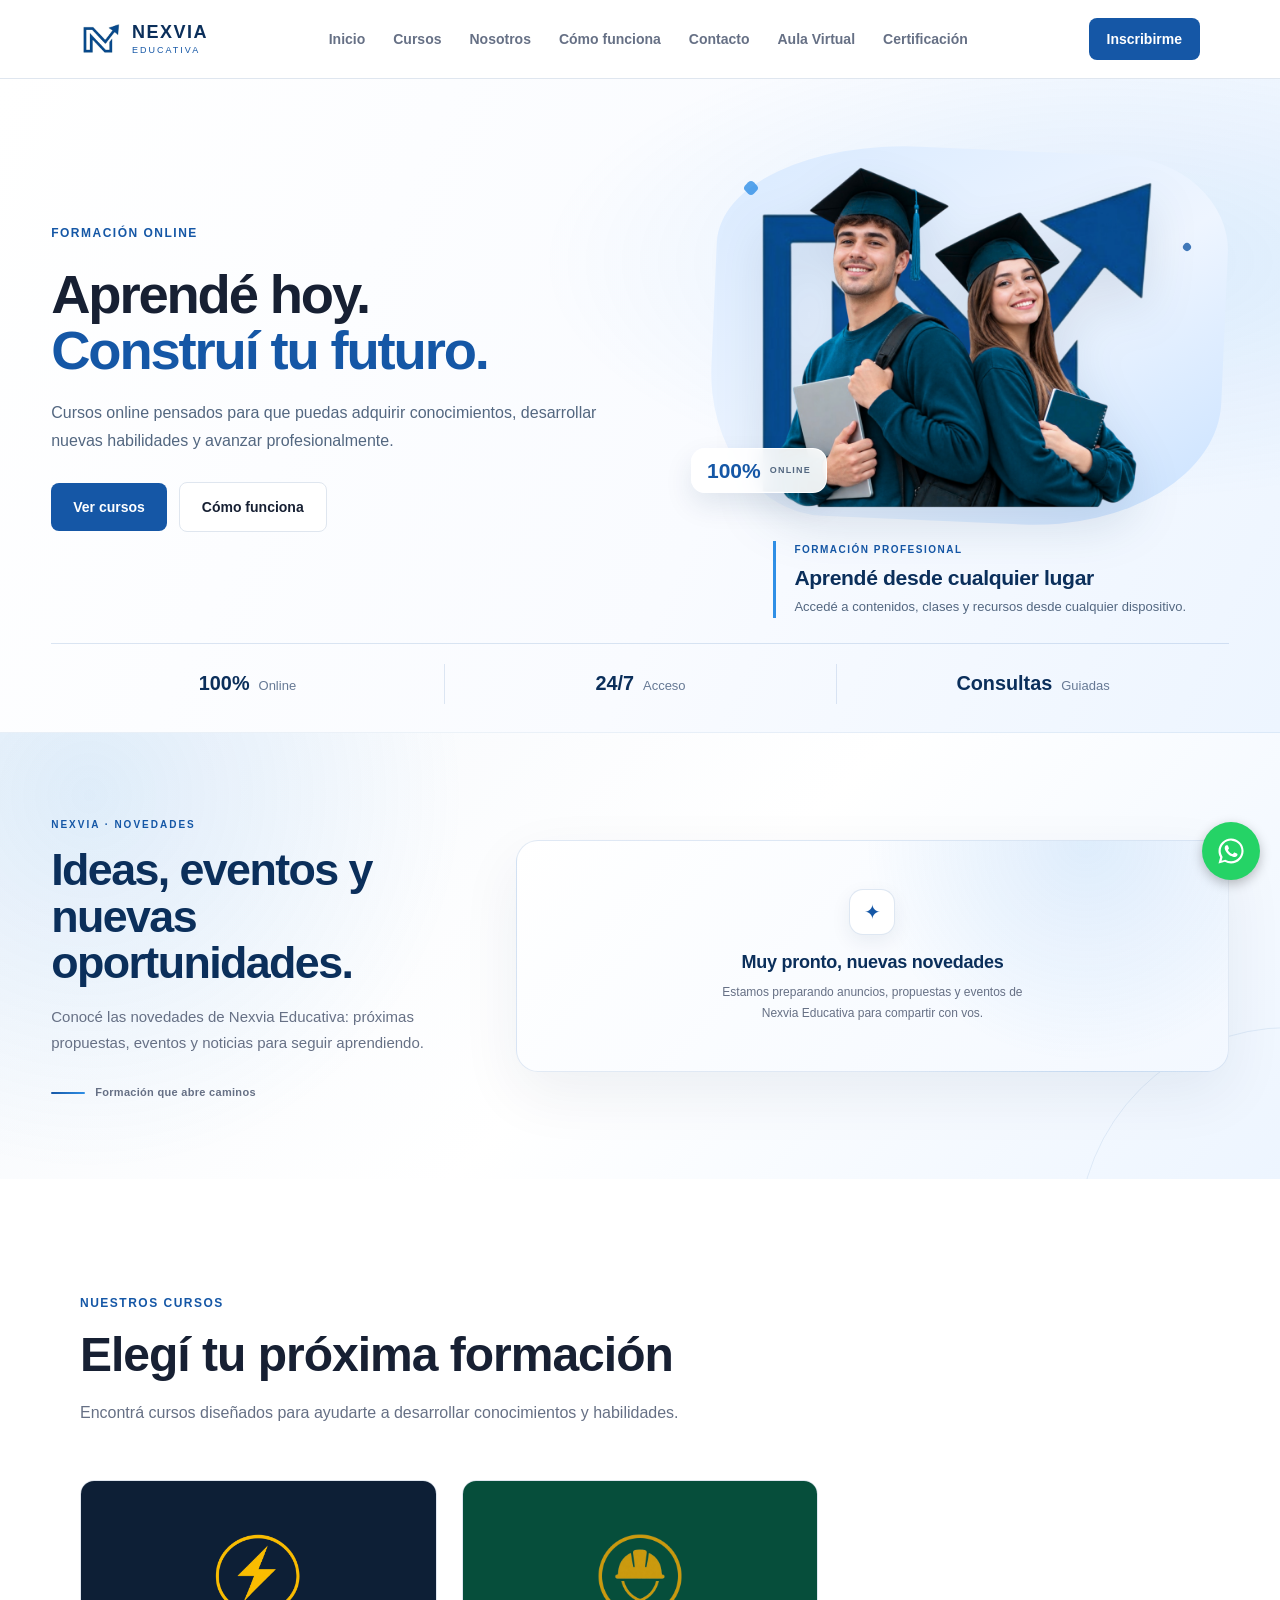
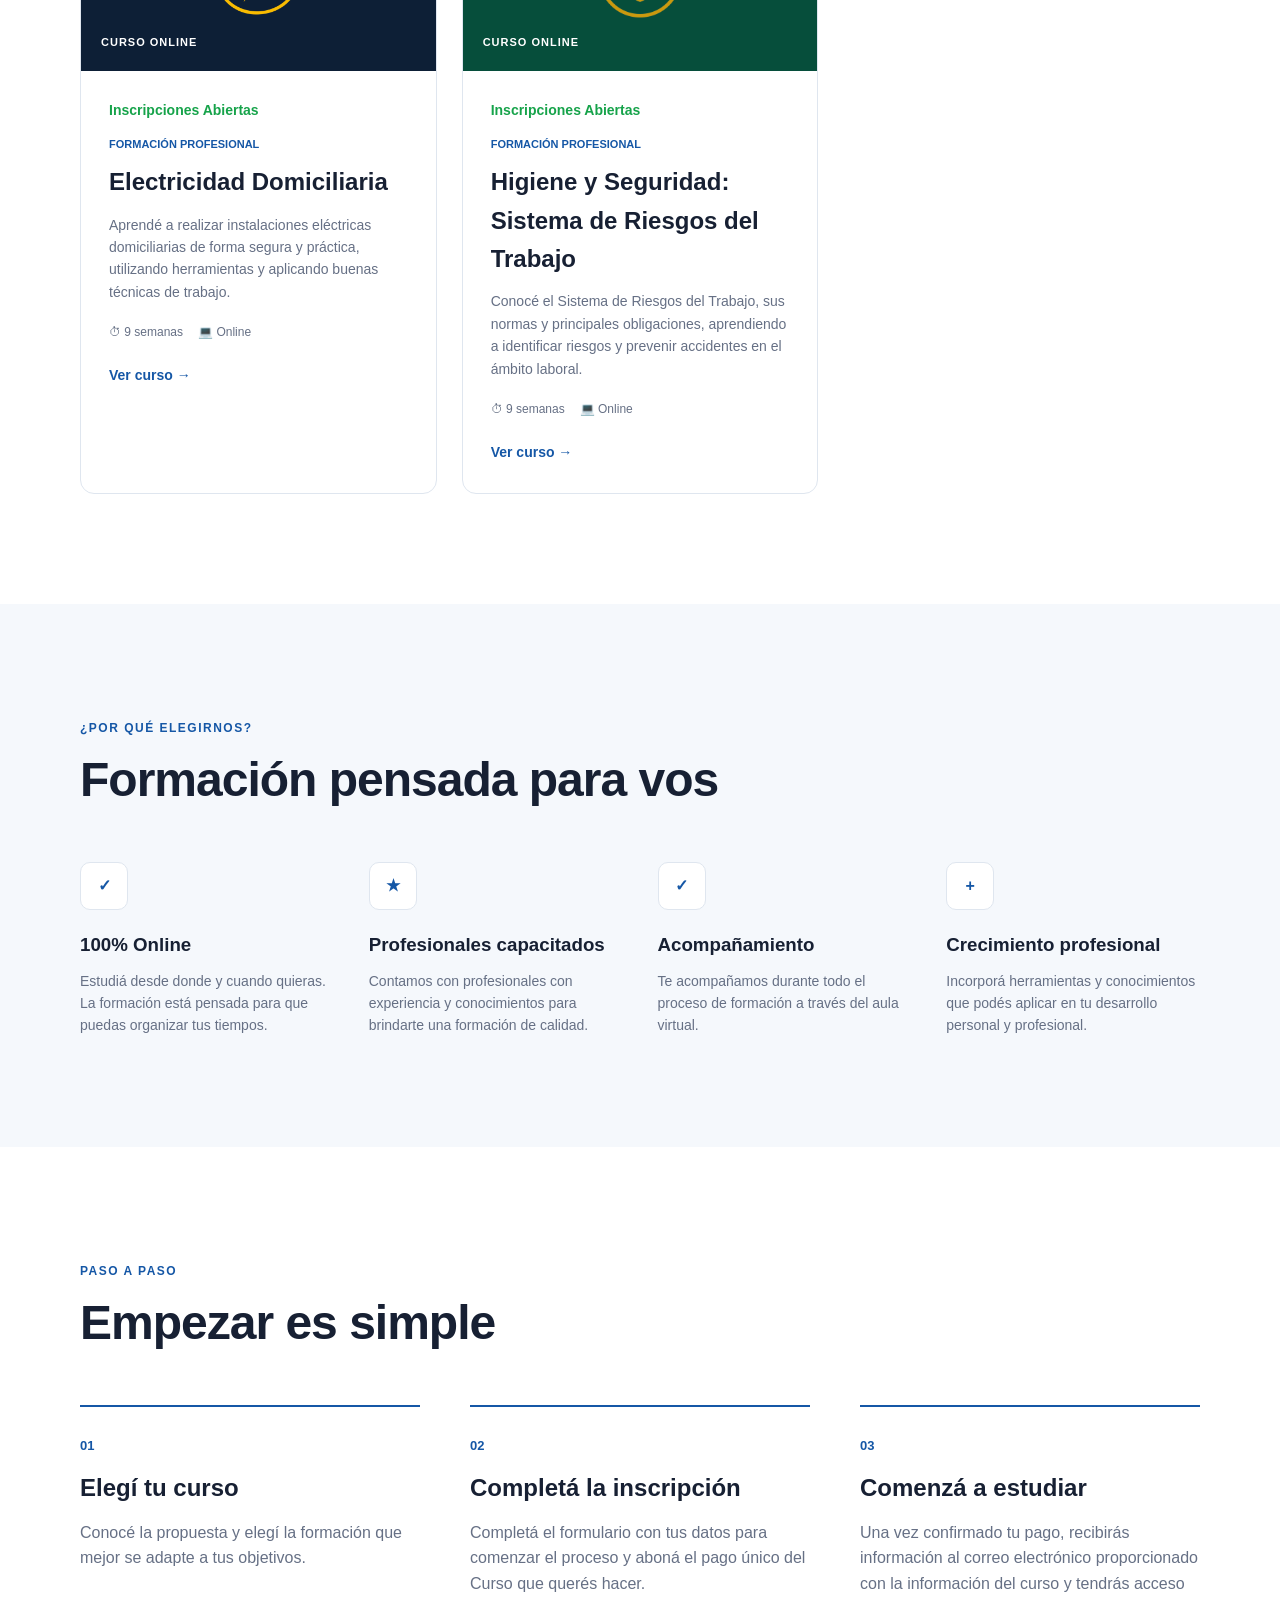
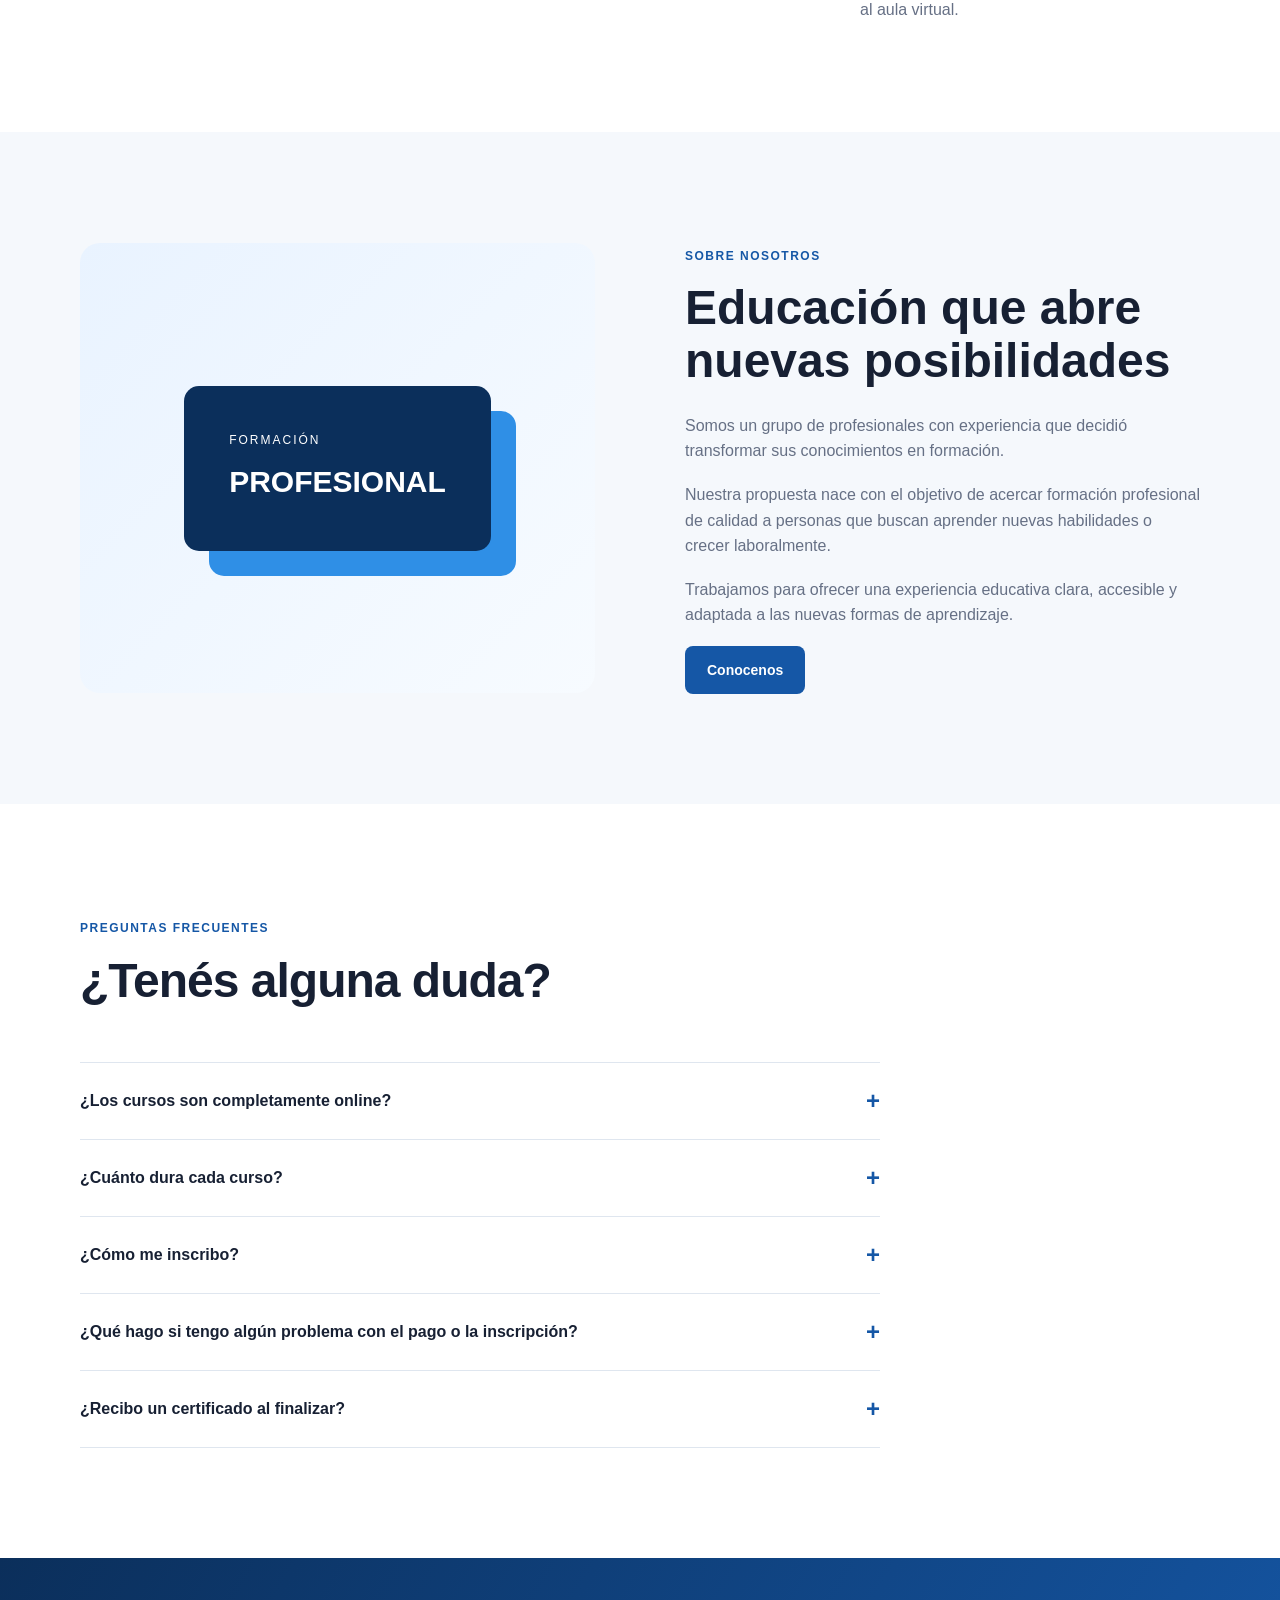
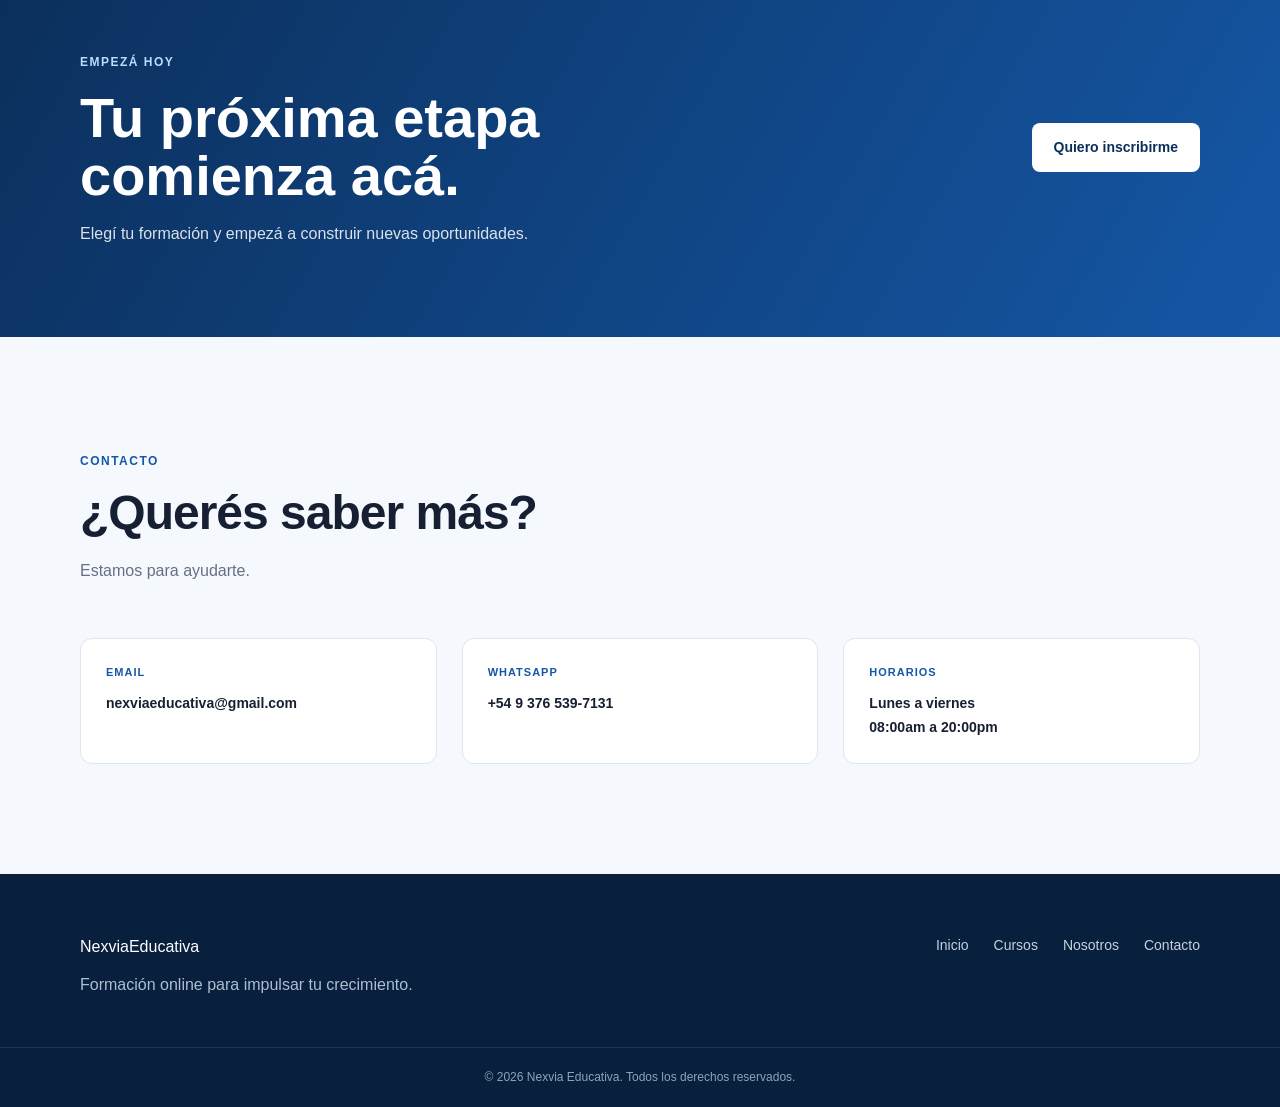
==== commit f5e957f4: "Update index.html" ====
--- a/index.html
+++ b/index.html
@@ -18,7 +18,24 @@
          CAMBIAR ACÁ si querés modificar el nombre.
          ========================================================= -->
 
-    <title>Cursos Online | Formación Profesional</title>
+    <title>Nexvia Educativa | Cursos Online de Electricidad y Seguridad</title>
+
+    <!-- SEO: descripción para los resultados de búsqueda -->
+    <meta name="description" content="Capacitate online con Nexvia Educativa. Cursos de Electricidad Domiciliaria e Higiene y Seguridad, con material de estudio, acompañamiento y certificado de finalización.">
+    <meta name="robots" content="index, follow">
+    <link rel="canonical" href="https://nexvia-educativa.pages.dev/">
+
+    <!-- Vista previa al compartir la página -->
+    <meta property="og:type" content="website">
+    <meta property="og:locale" content="es_AR">
+    <meta property="og:site_name" content="Nexvia Educativa">
+    <meta property="og:title" content="Nexvia Educativa | Cursos Online de Electricidad y Seguridad">
+    <meta property="og:description" content="Cursos online de Electricidad Domiciliaria e Higiene y Seguridad, con material de estudio y acompañamiento.">
+    <meta property="og:url" content="https://nexvia-educativa.pages.dev/">
+    <meta property="og:image" content="https://nexvia-educativa.pages.dev/imagenes/Birrete.png">
+    <meta property="og:image:alt" content="Estudiantes celebrando su formación con Nexvia Educativa">
+    <meta name="twitter:card" content="summary_large_image">
+
 
     <!-- Conectamos nuestro archivo de diseño CSS -->
     <link rel="stylesheet" href="estilos.css">
@@ -1011,10 +1028,8 @@
                         </h3>
 
                         <p>
-                            Conocé las propuestas, el programa y el monto
-                            desde la sección "Cursos" y elegí la formación
-                            que mejor se adapte a tus objetivos. Si figura como "Inscripciones Abiertas",
-                            está disponible y podés inscribirte cualquier día de la semana.
+                            Conocé la propuesta y elegí la formación
+                            que mejor se adapte a tus objetivos.
                         </p>
 
                     </div>
@@ -1033,11 +1048,9 @@
                         </h3>
 
                         <p>
-                            Completá el formulario disponible para cada curso
-                            con tus datos para comenzar el proceso y aboná el pago
-                            único del Curso que querés hacer. Una vez abonado el pago, tenés que
-                            mandar el comprobante por WhatsApp al número correspondiente a cada curso
-                            desde su plataforma de pago.
+                            Completá el formulario con tus datos
+                            para comenzar el proceso y aboná el pago
+                            único del Curso que querés hacer.
                         </p>
 
                     </div>
@@ -1058,7 +1071,7 @@
                         <p>
                             Una vez confirmado tu pago,
                             recibirás información al correo
-                            electrónico y WhatsApp proporcionado con la
+                            electrónico proporcionado con la
                             información del curso y tendrás
                              acceso al aula virtual.
                         </p>
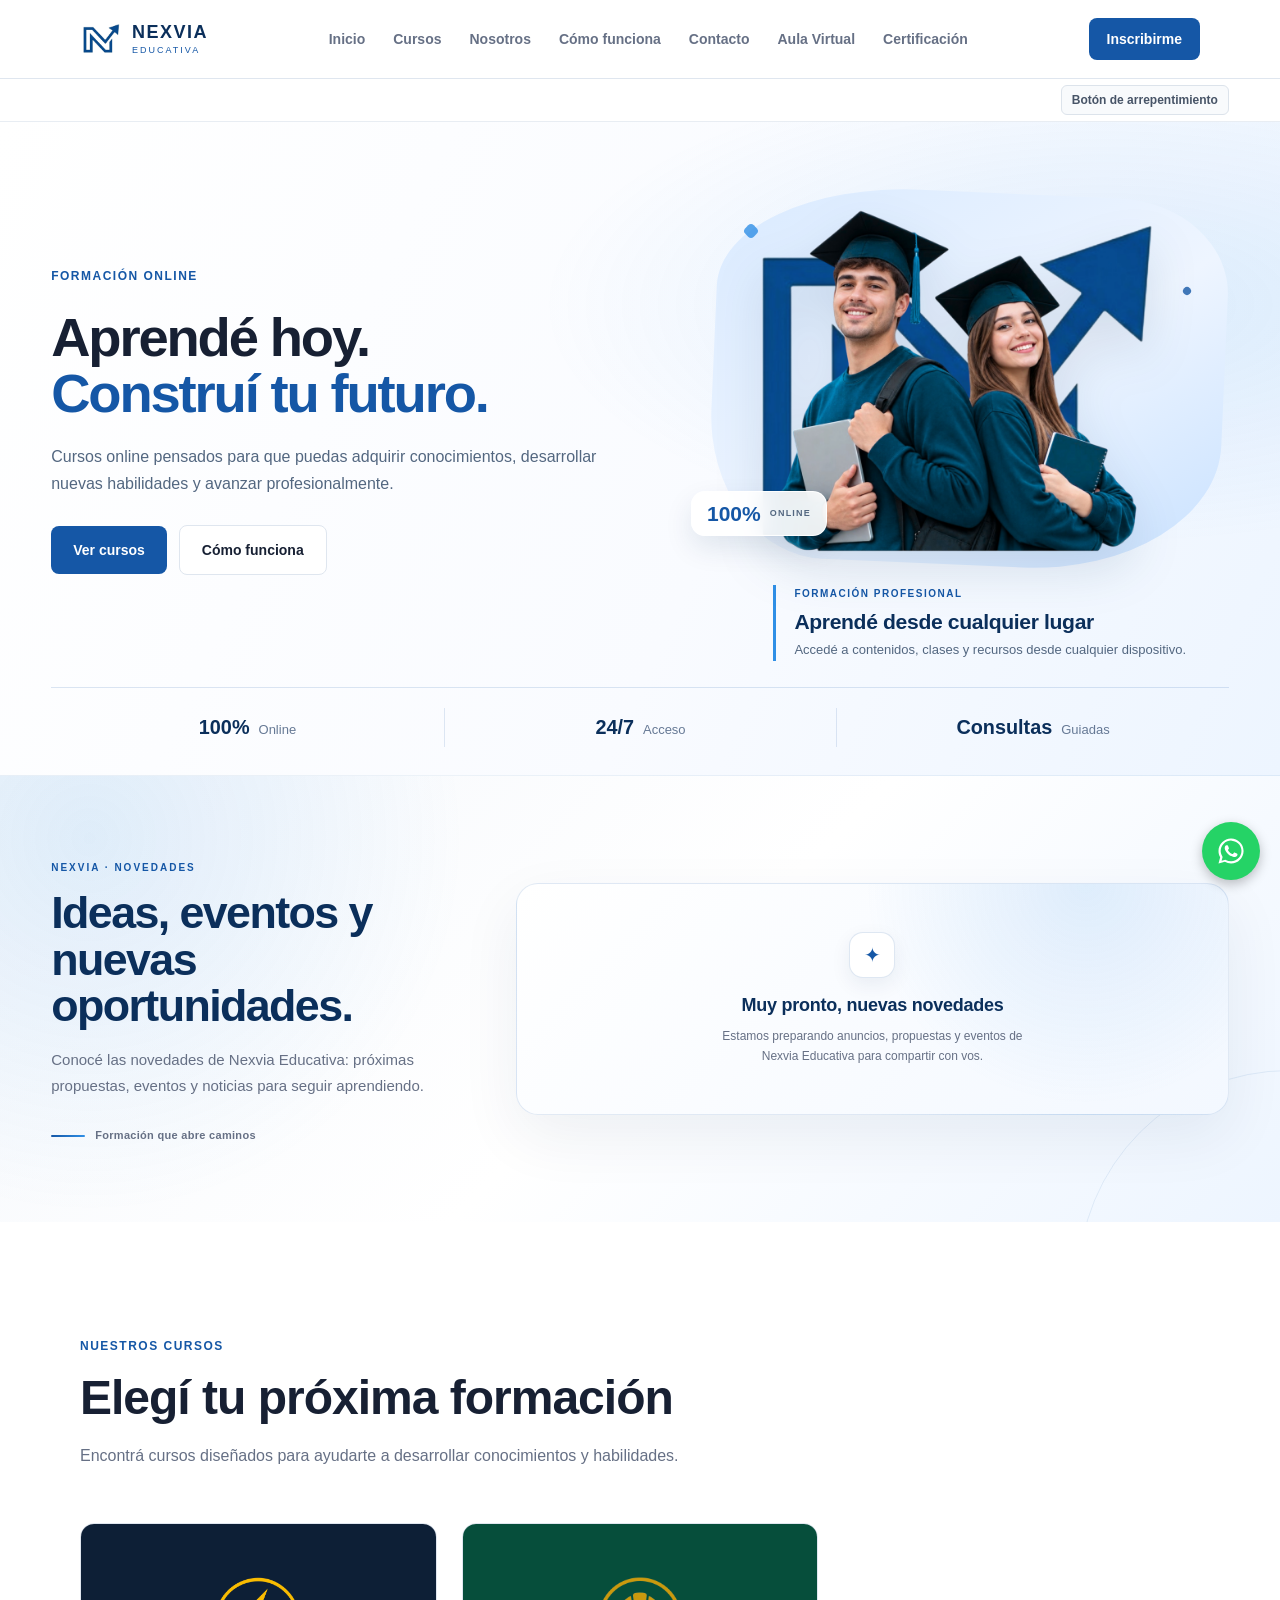
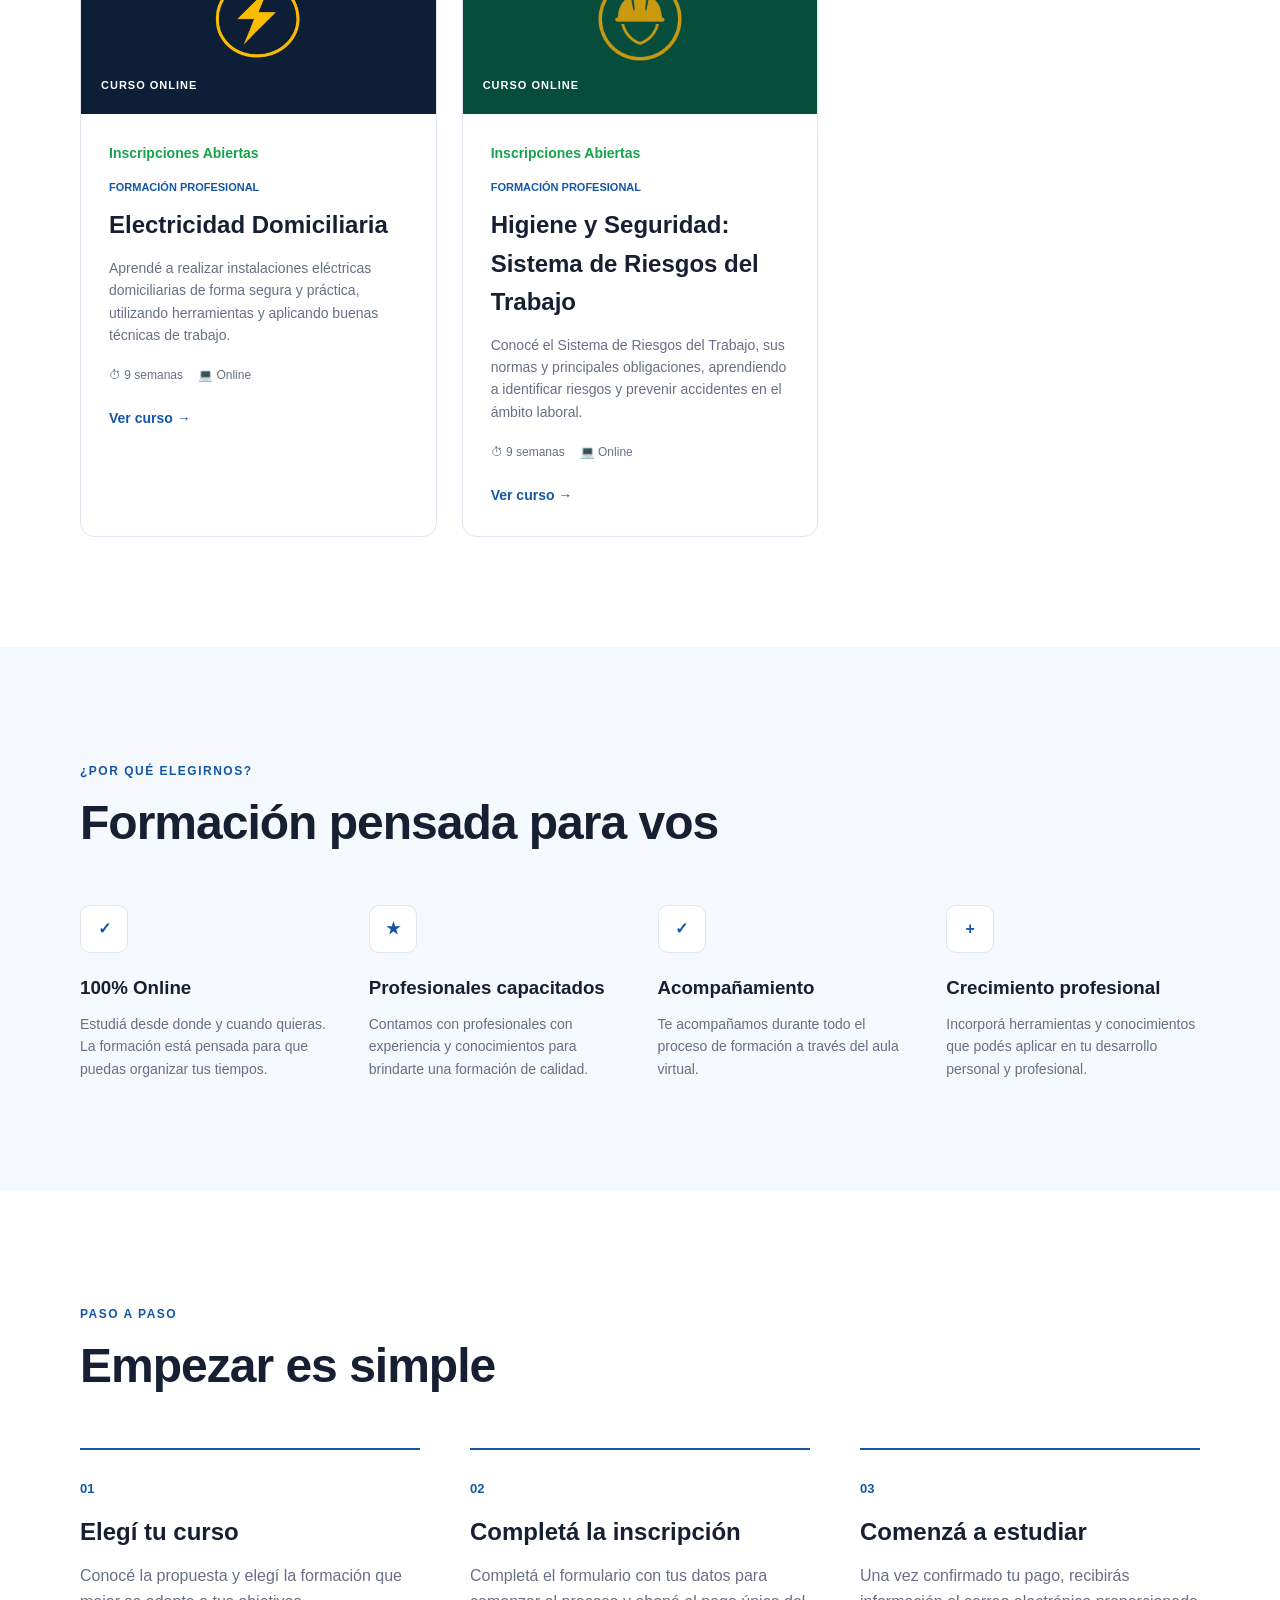
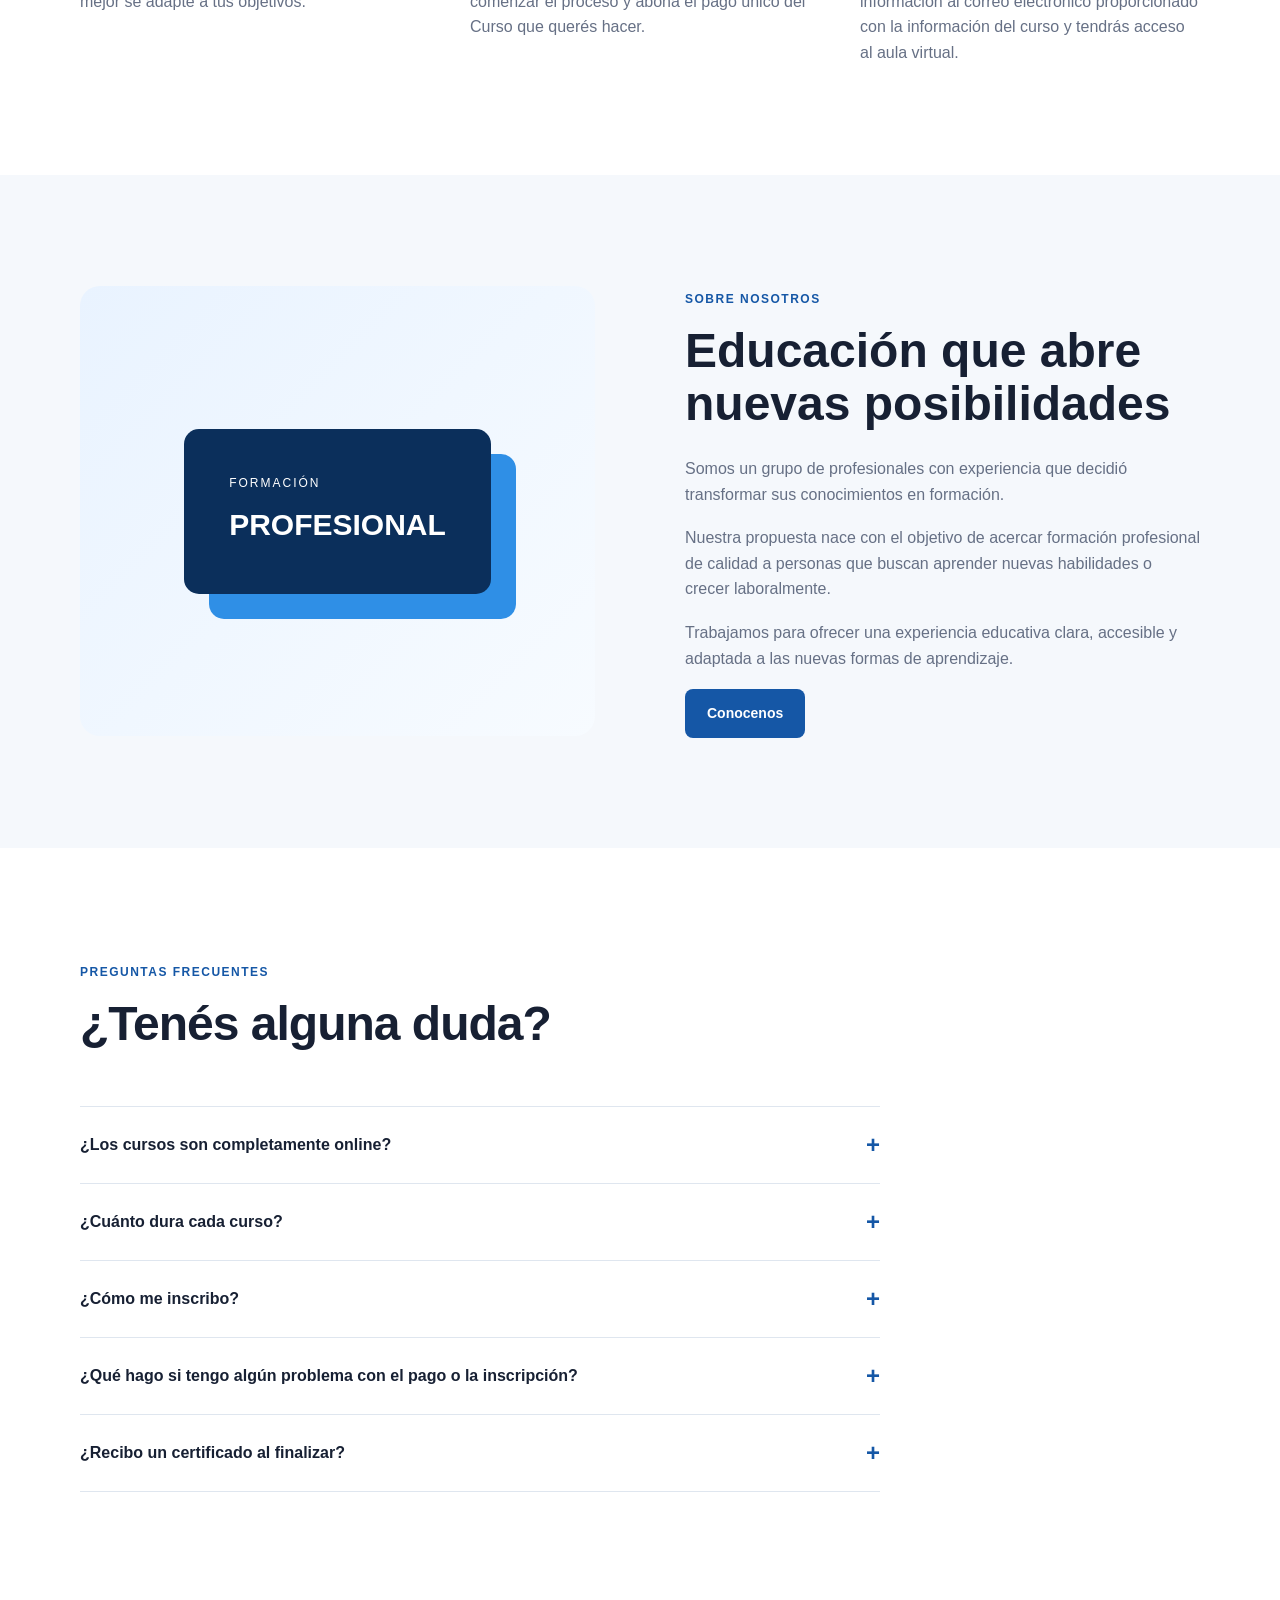
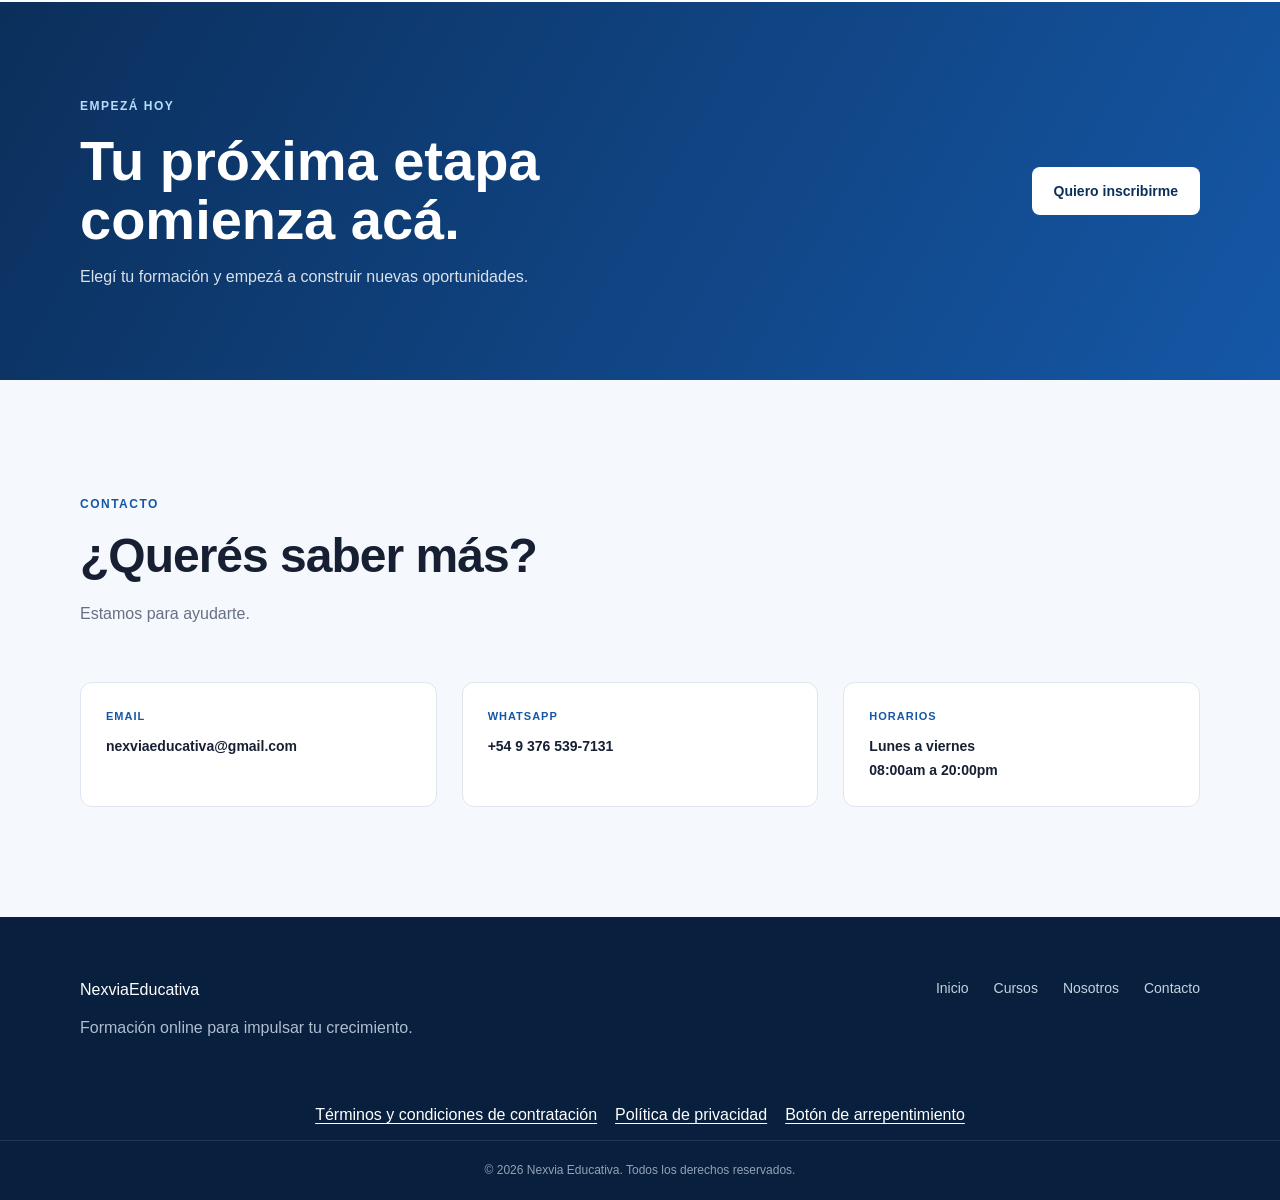
==== commit 09a20669: "Update index.html" ====
--- a/index.html
+++ b/index.html
@@ -18,24 +18,9 @@
          CAMBIAR ACÁ si querés modificar el nombre.
          ========================================================= -->
 
-    <title>Nexvia Educativa | Cursos Online de Electricidad y Seguridad</title>
-
-    <!-- SEO: descripción para los resultados de búsqueda -->
-    <meta name="description" content="Capacitate online con Nexvia Educativa. Cursos de Electricidad Domiciliaria e Higiene y Seguridad, con material de estudio, acompañamiento y certificado de finalización.">
-    <meta name="robots" content="index, follow">
-    <link rel="canonical" href="https://nexvia-educativa.pages.dev/">
-
-    <!-- Vista previa al compartir la página -->
-    <meta property="og:type" content="website">
-    <meta property="og:locale" content="es_AR">
-    <meta property="og:site_name" content="Nexvia Educativa">
-    <meta property="og:title" content="Nexvia Educativa | Cursos Online de Electricidad y Seguridad">
-    <meta property="og:description" content="Cursos online de Electricidad Domiciliaria e Higiene y Seguridad, con material de estudio y acompañamiento.">
-    <meta property="og:url" content="https://nexvia-educativa.pages.dev/">
-    <meta property="og:image" content="https://nexvia-educativa.pages.dev/imagenes/Birrete.png">
-    <meta property="og:image:alt" content="Estudiantes celebrando su formación con Nexvia Educativa">
-    <meta name="twitter:card" content="summary_large_image">
-
+    <title>Nexvia Educativa | Cursos de Formación Profesional</title>
+
+    <meta name="description" content="Nexvia Educativa ofrece cursos online de formación profesional, con aula virtual, materiales de estudio, acompañamiento y certificación privada de finalización.">
 
     <!-- Conectamos nuestro archivo de diseño CSS -->
     <link rel="stylesheet" href="estilos.css">
@@ -536,6 +521,39 @@
     </style>
 
 
+
+
+    <!-- Acceso visible y discreto a gestiones del consumidor -->
+    <style id="nexvia-consumer-access-styles">
+      .nexvia-consumer-access {
+        display:flex; justify-content:flex-end; align-items:center;
+        padding:6px clamp(16px,4vw,54px); background:#fff;
+        border-bottom:1px solid #e8edf3;
+      }
+      .nexvia-consumer-access a {
+        display:inline-flex; align-items:center; justify-content:center;
+        padding:6px 10px; border:1px solid #dce3eb; border-radius:6px;
+        background:#f8fafc; color:#475467; text-decoration:none;
+        font-weight:600; font-size:12px; line-height:1.35; white-space:nowrap;
+        transition:background .18s,border-color .18s,color .18s;
+      }
+      .nexvia-consumer-access a:hover {
+        background:#fff; border-color:#b8c9dd; color:#1557a6;
+      }
+      .nexvia-legal-links {
+        display:flex; flex-wrap:wrap; justify-content:center; align-items:center;
+        gap:10px 18px; padding:12px 16px;
+      }
+      .nexvia-legal-links a {
+        color:inherit; text-decoration:underline; text-underline-offset:3px;
+      }
+      .nexvia-legal-links a:hover { color:#2f8fe6; }
+      @media(max-width:600px) {
+        .nexvia-consumer-access { padding:6px 4%; }
+        .nexvia-legal-links { gap:9px 14px; font-size:13px; }
+      }
+    </style>
+
 </head>
 
 
@@ -606,7 +624,7 @@
 </nav>
 
             <!-- BOTÓN DE INSCRIPCIÓN -->
-            <a href="#inscripcion" class="boton boton-nav">
+            <a href="inscripcion.html" class="boton boton-nav">
                 Inscribirme
             </a>
 
@@ -618,6 +636,12 @@
         </div>
 
     </header>
+
+    <!-- Acceso visible a la gestión de arrepentimiento -->
+    <div class="nexvia-consumer-access">
+        <a href="arrepentimiento.html">Botón de arrepentimiento</a>
+    </div>
+
 
 
 
@@ -1360,7 +1384,7 @@
                 <!-- ESTE BOTÓN MÁS ADELANTE LO CONECTAREMOS
                      CON EL FORMULARIO REAL DE INSCRIPCIÓN -->
 
-                <a href="#contacto" class="boton boton-blanco">
+                <a href="inscripcion.html" class="boton boton-blanco">
                     Quiero inscribirme
                 </a>
 
@@ -1469,6 +1493,14 @@
 
         </div>
 
+
+
+
+            <nav class="nexvia-legal-links" aria-label="Información legal de Nexvia">
+                <a href="terminos-y-condiciones.html">Términos y condiciones de contratación</a>
+                <a href="politica-de-privacidad.html">Política de privacidad</a>
+                <a href="arrepentimiento.html">Botón de arrepentimiento</a>
+            </nav>
 
         <div class="footer-bottom">
 
